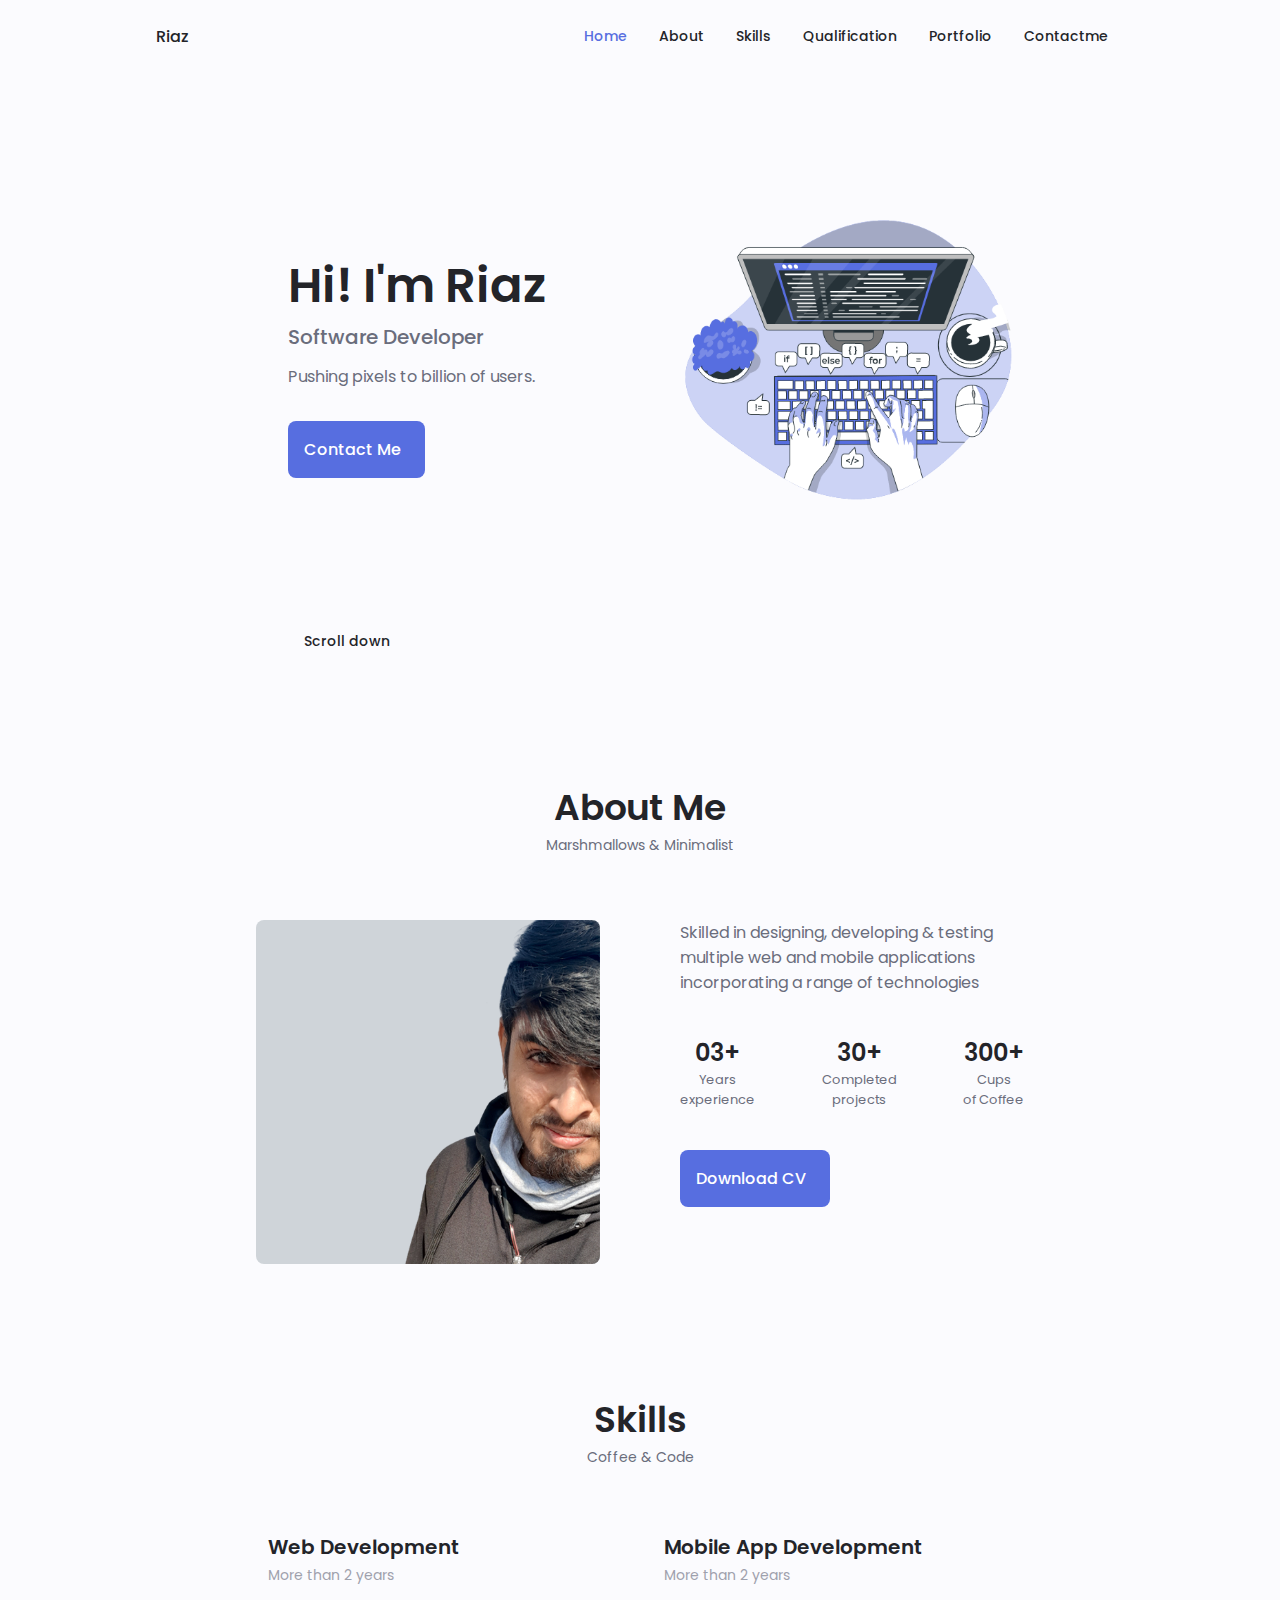
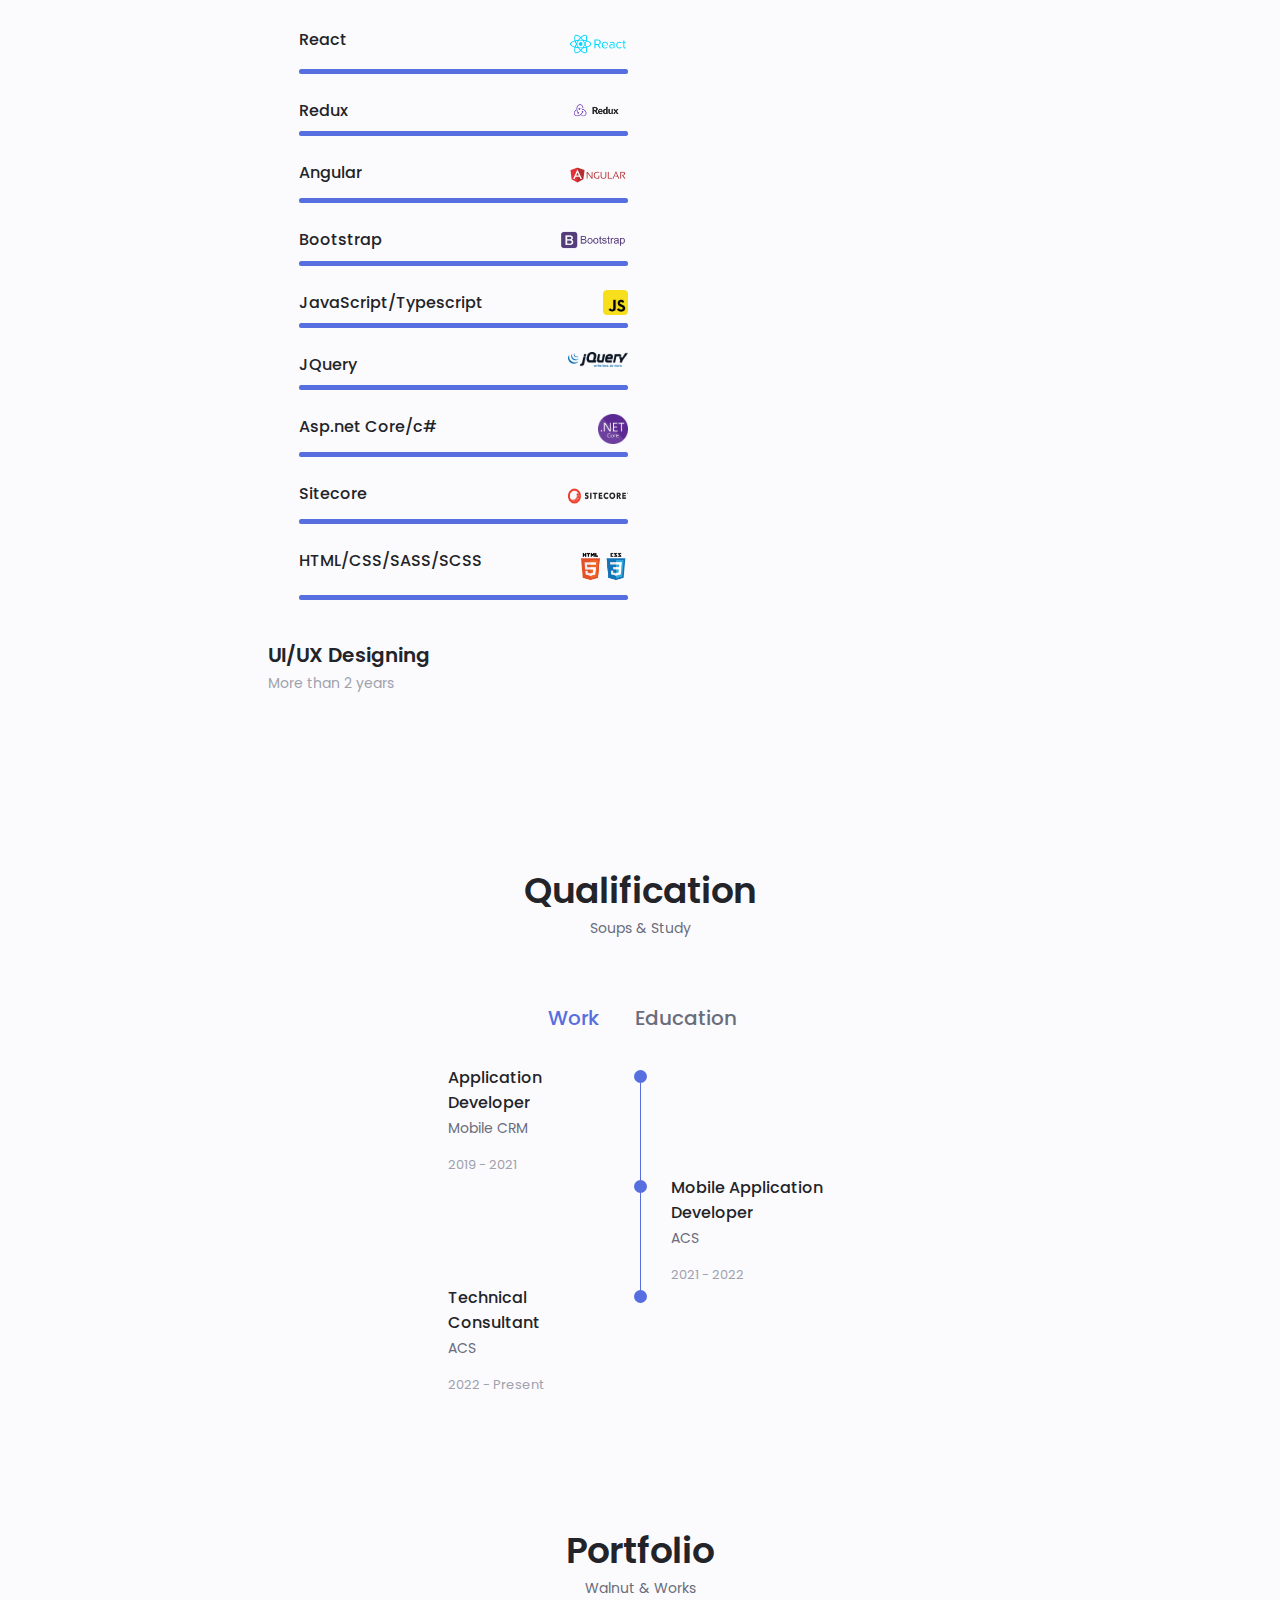
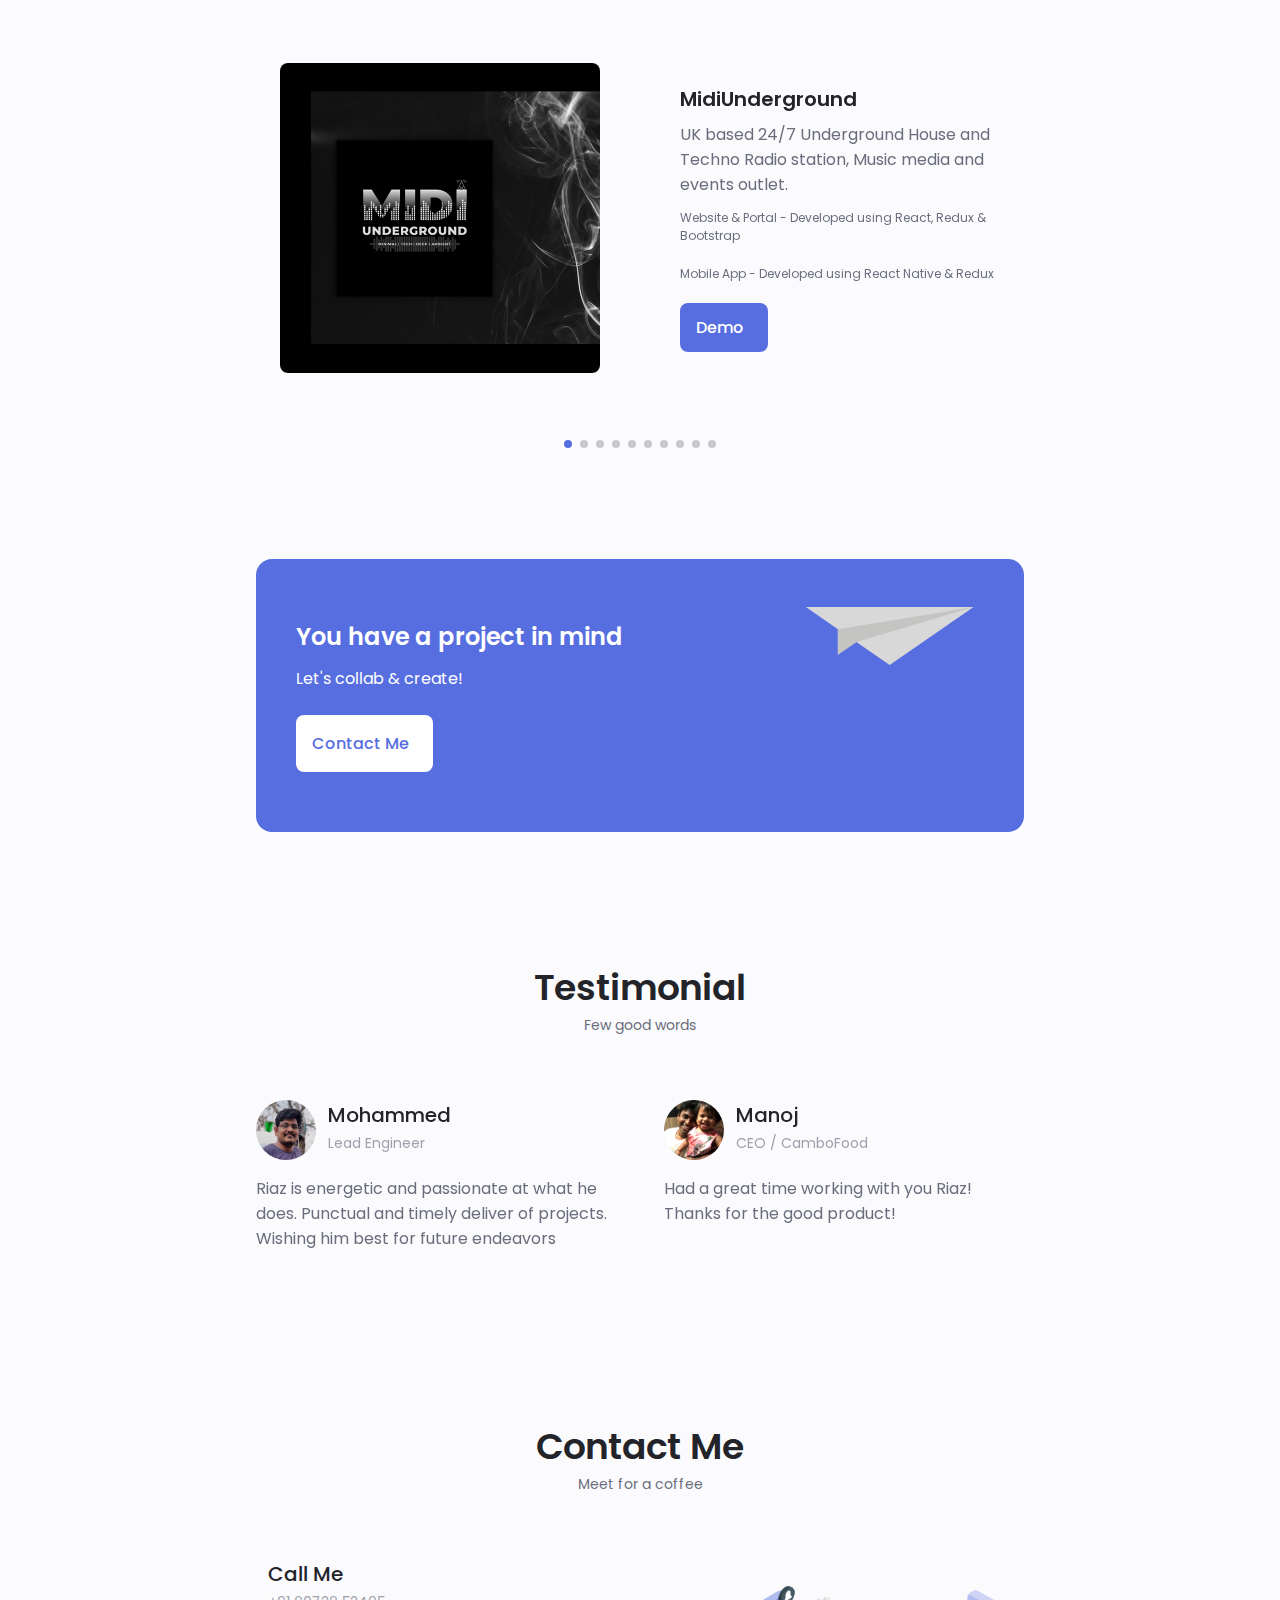
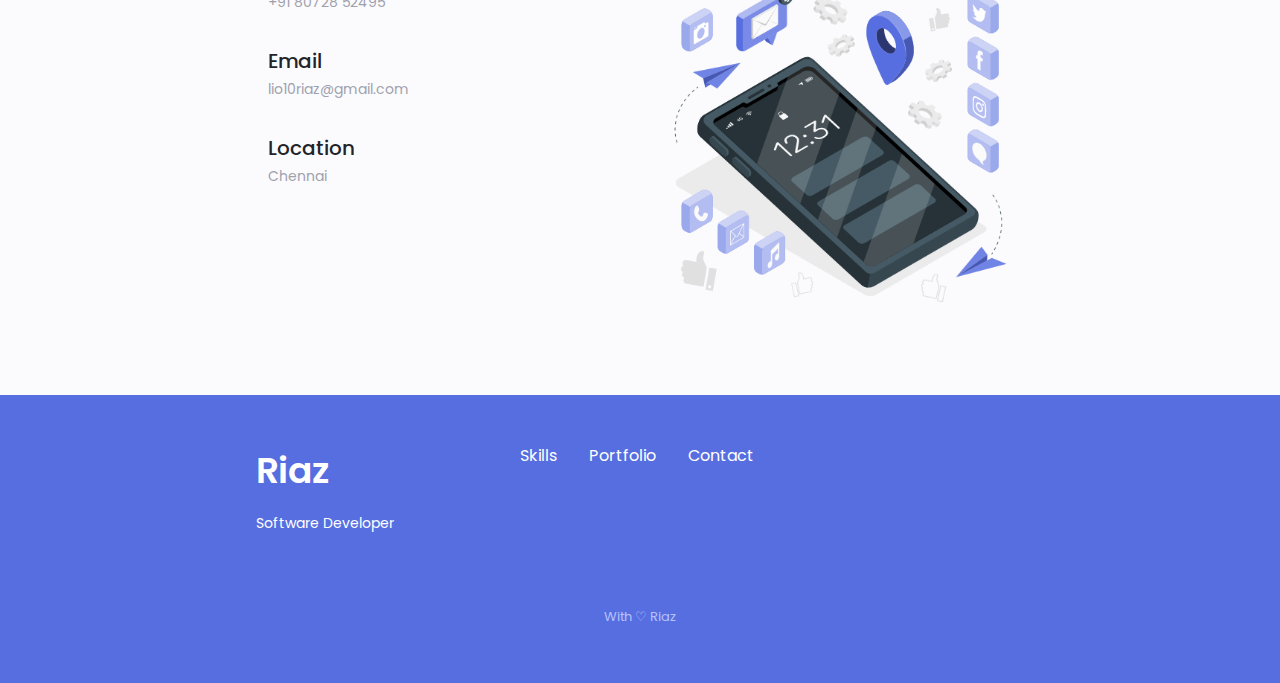
==== index.html @ 428b3c1a "Updated cambofood demo link" ====
<!DOCTYPE html>
<html lang="en">

<head>
    <meta charset="UTF-8">
    <meta name="viewport" content="width=device-width, initial-scale=1.0">
    <meta property="og:site_name" content="Riaz Portfolio" />
    <meta
      property="og:title"
      content="My personal portfolio website"
    />
    <meta
      property="og:description"
      content="Software Developer pushing pixels to billion of users"
    />
    <meta property="og:image" content="assets/img/prthumbnail.JPG" />
    <meta property="og:type" content="portfolio" />
    <meta property="og:url" content="https://riaz-portfolio.herokuapp.com/" />
    <link rel="icon" href="assets/img/r.jpg" type="image/x-icon">

    <!--==================== UNICONS ====================-->
    <link rel="stylesheet" href="https://unicons.iconscout.com/release/v4.0.0/css/line.css">

    <!--==================== SWIPER CSS ====================-->
    <link rel="stylesheet" href="assets/css/swiper-bundle.min.css">

    <!--==================== CSS ====================-->
    <link rel="stylesheet" href="assets/css/styles.css">

    <title>Riaz</title>
</head>

<body>
    <!--==================== HEADER ====================-->
    <header class="header" id="header">
        <nav class="nav container">
            <a href="#" class="nav__logo">Riaz</a>

            <div class="nav__menu" id="nav-menu">
                <ul class="nav__list grid">
                    <li class="nav__item">
                        <a href="#home" class="nav__link active-link">
                            <i class="uil uil-estate nav__icon"></i> Home
                        </a>
                    </li>
                    <li class="nav__item">
                        <a href="#about" class="nav__link">
                            <i class="uil uil-user nav__icon"></i> About
                        </a>
                    </li>
                    <li class="nav__item">
                        <a href="#skills" class="nav__link">
                            <i class="uil uil-file-alt nav__icon"></i> Skills
                        </a>
                    </li>
                    <li class="nav__item">
                        <a href="#qualification" class="nav__link">
                            <i class="uil uil-briefcase-alt nav__icon"></i> Qualification
                        </a>
                    </li>
                    <li class="nav__item">
                        <a href="#portfolio" class="nav__link">
                            <i class="uil uil-scenery nav__icon"></i> Portfolio
                        </a>
                    </li>
                    <li class="nav__item">
                        <a href="#contact" class="nav__link">
                            <i class="uil uil-message nav__icon"></i> Contactme
                        </a>
                    </li>
                </ul>
                <i class="uil uil-times nav__close" id="nav-close"></i>
            </div>

            <div class="nav__btns">
                <!--==================== CHANGE THEME ====================-->
                <i class="uil uil-moon change-theme" id="theme-button"></i>

                <div class="nav__toggle" id="nav-toggle">
                    <i class="uil uil-apps"></i>
                </div>
            </div>
        </nav>
    </header>

    <!--==================== MAIN ====================-->
    <main class="main">
        <!--==================== HOME ====================-->
        <section class="home section" id="home">
            <div class="home__container container grid">
                <div class="home__content grid">
                    <div class="home__social">
                        <a href="https://www.linkedin.com/in/riaz-ahmed-665a9715b" target="_blank"
                            class="home__social-icon">
                            <i class="uil uil-linkedin-alt"></i>
                        </a>

                        <a href="https://github.com/Riaz10Ahmed" target="_blank" class="home__social-icon">
                            <i class="uil uil-github-alt"></i>
                        </a>

                        <a href="https://dribbble.com/Riaz10Ahmed" target="_blank" class="home__social-icon">
                            <i class="uil uil-dribbble"></i>
                        </a>
                    </div>

                    <!-- <div class="home__img">
                            <svg class="home__blob" viewBox="0 0 200 187" xmlns="http://www.w3.org/2000/svg" xmlns:xlink="http://www.w3.org/1999/xlink">
                                <mask id="mask0" mask-type="alpha">
                                    <path d="M190.312 36.4879C206.582 62.1187 201.309 102.826 182.328 134.186C163.346 165.547 
                                    130.807 187.559 100.226 186.353C69.6454 185.297 41.0228 161.023 21.7403 129.362C2.45775 
                                    97.8511 -7.48481 59.1033 6.67581 34.5279C20.9871 10.1032 59.7028 -0.149132 97.9666 
                                    0.00163737C136.23 0.303176 174.193 10.857 190.312 36.4879Z"/>
                                </mask>
                                <g mask="url(#mask0)">
                                    <path d="M190.312 36.4879C206.582 62.1187 201.309 102.826 182.328 134.186C163.346 
                                    165.547 130.807 187.559 100.226 186.353C69.6454 185.297 41.0228 161.023 21.7403 
                                    129.362C2.45775 97.8511 -7.48481 59.1033 6.67581 34.5279C20.9871 10.1032 59.7028 
                                    -0.149132 97.9666 0.00163737C136.23 0.303176 174.193 10.857 190.312 36.4879Z"/>

                                    <image class="home__blob-img" x='12' y='18' href="assets/img/about.png"/>
                                </g>
                            </svg>
                        </div> -->

                    <!--==================== GIF ======================-->
                    <div class="home__img">
                        <img src="assets/img/coding.gif" style="border-radius: 35px;"/>
                    </div>

                    <div class="home__data">
                        <h1 class="home__title">Hi! I'm Riaz</h1>
                        <h3 class="home__subtitle">Software Developer</h3>
                        <p class="home__description">Pushing pixels to billion of users.
                        </p>
                        <a href="#contact" class="button button--flex">
                            Contact Me <i class="uil uil-message button__icon"></i>
                        </a>
                    </div>
                </div>

                <div class="home__scroll">
                    <a href="#about" class="home__scroll-button button--flex">
                        <i class="uil uil-mouse-alt home__scroll-mouse"></i>
                        <span class="home__scroll-name">Scroll down</span>
                        <i class="uil uil-arrow-down home__scroll-arrow"></i>
                    </a>
                </div>
            </div>
        </section>

        <!--==================== ABOUT ====================-->
        <section class="about section" id="about">
            <h2 class="section__title">About Me</h2>
            <span class="section__subtitle">Marshmallows & Minimalist</span>

            <div class="about__container container grid">
                <img src="assets/img/about.png" alt="profile pic" class="about__img" style="background: #cfd4d9;" />

                <div class="about__data">
                    <p class="about__description">
                        Skilled in designing, developing & testing multiple web and mobile applications
                        incorporating a range of technologies
                    </p>

                    <div class="about__info">
                        <div>
                            <span class="about__info-title">03+</span>
                            <span class="about__info-name">Years <br /> experience</span>
                        </div>
                        <div>
                            <span class="about__info-title">30+</span>
                            <span class="about__info-name">Completed <br /> projects</span>
                        </div>
                        <div>
                            <span class="about__info-title">300+</span>
                            <span class="about__info-name">Cups <br /> of Coffee</span>
                        </div>
                    </div>

                    <div class="about__buttons">
                        <a download="" href="assets/pdf/Riaz_Resume.pdf" class="button button--flex" target="_blank">
                            Download CV<i class="uil uil-download-alt button__icon"></i>
                        </a>
                    </div>
                </div>
            </div>
        </section>

        <!--==================== SKILLS ====================-->
        <section class="skills section" id="skills">
            <h2 class="section__title">Skills</h2>
            <span class="section__subtitle">Coffee & Code</span>

            <div class="skills__container container grid">

                <!--==================== SKILL 1 ====================-->
                <div class="skills__content skills__open">
                    <div class="skills__header">
                        <i class="uil uil-brackets-curly skills__icon"></i>

                        <div>
                            <h1 class="skills__title">Web Development</h1>
                            <span class="skills__subtitle">More than 2 years</span>
                        </div>

                        <i class="uil uil-angle-down skills__arrow"></i>
                    </div>

                    <div class="skills__list grid">
                        <div class="skills__data">
                            <div class="skills__titles">
                                <h3 class="skills__name">React</h3>
                                <img src="assets/img/react.png" width="60px"/>
                                <!-- <span class="skills__number">90%</span> -->
                            </div>
                            <div class="skills__bar">
                                <span class="skills__percentage"></span>
                            </div>
                        </div>

                        <div class="skills__data">
                            <div class="skills__titles">
                                <h3 class="skills__name">Redux</h3>
                                <img src="assets/img/redux.png" width="60px"/>
                                <!-- <span class="skills__number">90%</span> -->
                            </div>
                            <div class="skills__bar">
                                <span class="skills__percentage"></span>
                            </div>
                        </div>


                        <div class="skills__data">
                            <div class="skills__titles">
                                <h3 class="skills__name">Angular</h3>
                                <img src="assets/img/angular.png" width="60px"/>
                                <!-- <span class="skills__number">80%</span> -->
                            </div>
                            <div class="skills__bar">
                                <span class="skills__percentage"></span>
                            </div>
                        </div>

                        <div class="skills__data">
                            <div class="skills__titles">
                                <h3 class="skills__name">Bootstrap</h3>
                                <img src="assets/img/bootstrap.png" width="70px"/>
                            </div>
                            <div class="skills__bar">
                                <span class="skills__percentage"></span>
                            </div>
                        </div>

                        <div class="skills__data">
                            <div class="skills__titles">
                                <h3 class="skills__name">JavaScript/Typescript</h3>
                                <img src="assets/img/js.png" width="25px"/>
                            </div>
                            <div class="skills__bar">
                                <span class="skills__percentage"></span>
                            </div>
                        </div>

                        <!-- <div class="skills__data">
                            <div class="skills__titles">
                                <h3 class="skills__name">Typescript</h3>
                                <img src="assets/img/ts.png" width="25px"/>
                            </div>
                            <div class="skills__bar">
                                <span class="skills__percentage"></span>
                            </div>
                        </div> -->

                        <div class="skills__data">
                            <div class="skills__titles">
                                <h3 class="skills__name">JQuery</h3>
                                <img src="assets/img/jquery.png" width="60px" style="height: 15px !important;"/>
                            </div>
                            <div class="skills__bar">
                                <span class="skills__percentage"></span>
                            </div>
                        </div>

                        <div class="skills__data">
                            <div class="skills__titles">
                                <h3 class="skills__name">Asp.net Core/c# </h3>
                                <img src="assets/img/net.png" width="30px" style="height: 30px !important;"/>
                            </div>
                            <div class="skills__bar">
                                <span class="skills__percentage"></span>
                            </div>
                        </div>

                        <div class="skills__data">
                            <div class="skills__titles">
                                <h3 class="skills__name">Sitecore</h3>
                                <img src="assets/img/sitecore.png" width="60px" style="height: 30px !important;"/>
                            </div>
                            <div class="skills__bar">
                                <span class="skills__percentage"></span>
                            </div>
                        </div>

                        <div class="skills__data">
                            <div class="skills__titles">
                                <h3 class="skills__name">HTML/CSS/SASS/SCSS</h3>
                                <img src="assets/img/html.png" width="50px"/>
                            </div>
                            <div class="skills__bar">
                                <span class="skills__percentage"></span>
                            </div>
                        </div>

                    </div>
                </div>

                <!--==================== SKILL 2 ====================-->
                <div class="skills__content skills__close">
                    <div class="skills__header">
                        <i class="uil uil-mobile-android skills__icon"></i>

                        <div>
                            <h1 class="skills__title">Mobile App Development</h1>
                            <span class="skills__subtitle">More than 2 years</span>
                        </div>

                        <i class="uil uil-angle-down skills__arrow"></i>
                    </div>

                    <div class="skills__list grid">
                        <div class="skills__data">
                            <div class="skills__titles">
                                <h3 class="skills__name">Ionic / Angular</h3>
                                <img src="assets/img/ionic.png" width="60px" style="height: 20px !important;"/>
                            </div>
                            <div class="skills__bar">
                                <span class="skills__percentage"></span>
                            </div>
                        </div>

                        <div class="skills__data">
                            <div class="skills__titles">
                                <h3 class="skills__name">React Native</h3>
                                <img src="assets/img/react_native.png" width="75px" style="height: 25px !important;"/>
                            </div>
                            <div class="skills__bar">
                                <span class="skills__percentage"></span>
                            </div>
                        </div>

                        <div class="skills__data">
                            <div class="skills__titles">
                                <h3 class="skills__name">Redux</h3>
                                <img src="assets/img/redux.png" width="60px"/>
                            </div>
                            <div class="skills__bar">
                                <span class="skills__percentage"></span>
                            </div>
                        </div>

                        <div class="skills__data">
                            <div class="skills__titles">
                                <h3 class="skills__name">JavaScript/Typescript</h3>
                                <img src="assets/img/js.png" width="25px"/>
                            </div>
                            <div class="skills__bar">
                                <span class="skills__percentage"></span>
                            </div>
                        </div>

                        <!-- <div class="skills__data">
                            <div class="skills__titles">
                                <h3 class="skills__name">Typescript</h3>
                                <img src="assets/img/ts.png" width="25px"/>
                            </div>
                            <div class="skills__bar">
                                <span class="skills__percentage"></span>
                            </div>
                        </div> -->

                        <div class="skills__data">
                            <div class="skills__titles">
                                <h3 class="skills__name">HTML/CSS/SCSS</h3>
                                <img src="assets/img/html.png" width="50px"/>
                            </div>
                            <div class="skills__bar">
                                <span class="skills__percentage"></span>
                            </div>
                        </div>
                    </div>
                </div>

                <!--==================== SKILL 3 ====================-->
                <div class="skills__content skills__close">
                    <div class="skills__header">
                        <i class="uil uil-swatchbook skills__icon"></i>

                        <div>
                            <h1 class="skills__title">UI/UX Designing</h1>
                            <span class="skills__subtitle">More than 2 years</span>
                        </div>

                        <i class="uil uil-angle-down skills__arrow"></i>
                    </div>

                    <div class="skills__list grid">
                        <div class="skills__data">
                            <div class="skills__titles">
                                <h3 class="skills__name">Adobe XD</h3>
                                <img src="assets/img/adobe_xd.png" width="70px" style="height: 15px !important;"/>
                            </div>
                            <div class="skills__bar">
                                <span class="skills__percentage"></span>
                            </div>
                        </div>

                        <div class="skills__data">
                            <div class="skills__titles">
                                <h3 class="skills__name">Photoshop</h3>
                                <img src="assets/img/adobe_ps.png" width="70px" style="height: 20px !important;"/>
                            </div>
                            <div class="skills__bar">
                                <span class="skills__percentage"></span>
                            </div>
                        </div>

                        <div class="skills__data">
                            <div class="skills__titles">
                                <h3 class="skills__name">Illustrator</h3>
                                <img src="assets/img/adobe_ai.png" width="70px" style="height: 25px !important;"/>
                            </div>
                            <div class="skills__bar">
                                <span class="skills__percentage"></span>
                            </div>
                        </div>

                    </div>
                </div>

            </div>
        </section>

        <!--==================== QUALIFICATION ====================-->
        <section class="qualification section" id="qualification">
            <h2 class="section__title">Qualification</h2>
            <span class="section__subtitle">Soups & Study</span>

            <div class="qualification__container container">
                <div class="qualification__tabs">
                    <div class="qualification__button button--flex qualification__active" data-target="#work">
                        <i class="uil uil-briefcase-alt qualification__icon"></i>
                        Work
                    </div>

                    <div class="qualification__button button--flex" data-target="#education">
                        <i class="uil uil-graduation-cap qualification__icon"></i>
                        Education
                    </div>
                </div>

                <div class="qualification__sections">
                    <!--==================== QUALIFICATION CONTENT 1 ====================-->
                    <div class="qualification__content qualification__active" data-content id="work">
                        <!--==================== QUALIFICATION 1 ====================-->
                        <div class="qualification__data">
                            <div>
                                <h3 class="qualification__title">Application Developer</h3>
                                <span class="qualification__subtitle">Mobile CRM</span>
                                <div class="qualification__calendar">
                                    <i class="uil uil-calendar-alt"></i>
                                    2019 - 2021
                                </div>
                            </div>

                            <div>
                                <span class="qualification__rounder"></span>
                                <span class="qualification__line"></span>
                            </div>
                        </div>

                        <!--==================== QUALIFICATION 2 ====================-->
                        <div class="qualification__data">
                            <div></div>

                            <div>
                                <span class="qualification__rounder"></span>
                                <span class="qualification__line"></span>
                            </div>

                            <div>
                                <h3 class="qualification__title">Mobile Application Developer</h3>
                                <span class="qualification__subtitle">ACS</span>
                                <div class="qualification__calendar">
                                    <i class="uil uil-calendar-alt"></i>
                                    2021 - 2022
                                </div>
                            </div>
                        </div>

                         <!--==================== QUALIFICATION 3 ====================-->
                         <div class="qualification__data">
                            <div>
                                <h3 class="qualification__title">Technical Consultant</h3>
                                <span class="qualification__subtitle">ACS</span>
                                <div class="qualification__calendar">
                                    <i class="uil uil-calendar-alt"></i>
                                    2022 - Present
                                </div>
                            </div>

                            <div>
                                <span class="qualification__rounder"></span>
                            </div>

                            <div>
                            </div>
                        </div>
                    </div>

                    <!--==================== QUALIFICATION CONTENT 2 ====================-->
                    <div class="qualification__content" data-content id="education">
                        <!--==================== QUALIFICATION 1 ====================-->
                        <div class="qualification__data">
                            <div>
                                <h3 class="qualification__title">Diploma in Computer Science</h3>
                                <span class="qualification__subtitle">Bharath Polytechnic College</span>
                                <div class="qualification__calendar">
                                    <i class="uil uil-calendar-alt"></i>
                                    2013 - 2016
                                </div>
                            </div>

                            <div>
                                <span class="qualification__rounder"></span>
                                <span class="qualification__line"></span>
                            </div>
                        </div>

                        <!--==================== QUALIFICATION 2 ====================-->
                        <div class="qualification__data">
                            <div></div>

                            <div>
                                <span class="qualification__rounder"></span>
                                <!-- <span class="qualification__line"></span> -->
                            </div>

                            <div>
                                <h3 class="qualification__title">Bachelor in Computer Engineering</h3>
                                <span class="qualification__subtitle">Anna University</span>
                                <div class="qualification__calendar">
                                    <i class="uil uil-calendar-alt"></i>
                                    2016 - 2019
                                </div>
                            </div>
                        </div>
                    </div>
                </div>
            </div>
        </section>

        <!--==================== SERVICES ====================-->
        <!-- <section class="services section" id="services">
                <h2 class="section__title">Services</h2>
                <span class="section__subtitle">What i offer</span>

                <div class="services__container container grid"> -->
        <!--==================== SERVICE 1 ====================-->
        <!-- <div class="services__content">
                        <div>
                            <i class="uil uil-web-grid services__icon"></i>
                            <h3 class="services__title">Ui/Ux <br> Designer</h3>
                        </div>

                        <span class="button button--flex button--link button--small services__button">
                            View More <i class="uil uil-arrow-right button__icon"></i>
                        </span>

                        <div class="services__modal">
                            <div class="services__modal-content">
                                <h4 class="services__modal-title">Ui/Ux <br> Designer</h4>
                                <i class="uil uil-times services__modal-close"></i>

                                <ul class="services__modal-services grid">
                                    <li class="services__modal-service">
                                        <i class="uil uil-check-circle services__modal-icon"></i>
                                        <p>I develop the interface</p>
                                    </li>
                                    <li class="services__modal-service">
                                        <i class="uil uil-check-circle services__modal-icon"></i>
                                        <p>I develop the interface</p>
                                    </li>
                                    <li class="services__modal-service">
                                        <i class="uil uil-check-circle services__modal-icon"></i>
                                        <p>I develop the interface</p>
                                    </li>
                                    <li class="services__modal-service">
                                        <i class="uil uil-check-circle services__modal-icon"></i>
                                        <p>I develop the interface</p>
                                    </li>
                                </ul>
                            </div>
                        </div>
                    </div> -->

        <!--==================== SERVICE 2 ====================-->
        <!-- <div class="services__content">
                        <div>
                            <i class="uil uil-arrow services__icon"></i>
                            <h3 class="services__title">Frontend <br> Developer</h3>
                        </div>

                        <span class="button button--flex button--link button--small services__button">
                            View More <i class="uil uil-arrow-right button__icon"></i>
                        </span>

                        <div class="services__modal">
                            <div class="services__modal-content">
                                <h4 class="services__modal-title">Frontend <br> Developer</h4>
                                <i class="uil uil-times services__modal-close"></i>

                                <ul class="services__modal-services grid">
                                    <li class="services__modal-service">
                                        <i class="uil uil-check-circle services__modal-icon"></i>
                                        <p>Coffee In Code Out</p>
                                    </li>
                                    <li class="services__modal-service">
                                        <i class="uil uil-check-circle services__modal-icon"></i>
                                        <p>Coffee In Code Out</p>
                                    </li>
                                    <li class="services__modal-service">
                                        <i class="uil uil-check-circle services__modal-icon"></i>
                                        <p>Coffee In Code Out</p>
                                    </li>
                                    <li class="services__modal-service">
                                        <i class="uil uil-check-circle services__modal-icon"></i>
                                        <p>Coffee In Code Out</p>
                                    </li>
                                </ul>
                            </div>
                        </div>
                    </div> -->

        <!--==================== SERVICE 3 ====================-->
        <!-- <div class="services__content">
                        <div>
                            <i class="uil uil-web-grid services__icon"></i>
                            <h3 class="services__title">Ui/Ux <br> Designer</h3>
                        </div>

                        <span class="button button--flex button--link button--small services__button">
                            View More <i class="uil uil-arrow-right button__icon"></i>
                        </span>

                        <div class="services__modal">
                            <div class="services__modal-content">
                                <h4 class="services__modal-title">Ui/Ux <br> Designer</h4>
                                <i class="uil uil-times services__modal-close"></i>

                                <ul class="services__modal-services grid">
                                    <li class="services__modal-service">
                                        <i class="uil uil-check-circle services__modal-icon"></i>
                                        <p>I develop the interface</p>
                                    </li>
                                    <li class="services__modal-service">
                                        <i class="uil uil-check-circle services__modal-icon"></i>
                                        <p>I develop the interface</p>
                                    </li>
                                    <li class="services__modal-service">
                                        <i class="uil uil-check-circle services__modal-icon"></i>
                                        <p>I develop the interface</p>
                                    </li>
                                    <li class="services__modal-service">
                                        <i class="uil uil-check-circle services__modal-icon"></i>
                                        <p>I develop the interface</p>
                                    </li>
                                </ul>
                            </div>
                        </div>
                    </div> -->
        <!-- </div>
            </section> -->

        <!--==================== PORTFOLIO ====================-->
        <section class="portfolio section" id="portfolio">
            <h2 class="section__title">Portfolio</h2>
            <span class="section__subtitle">Walnut & Works</span>

            <div class="portfolio__container container swiper-container">
                <div class="swiper-wrapper">

                    <!--==================== PORTFOLIO 1 ====================-->
                    <div class="portfolio__content grid swiper-slide">
                        <img src="assets/img/portfolio7.jpg" alt="portfolio 1" class="portfolio__img" />
                        <div class="portfolio__data">
                            <h3 class="portfolio__title">MidiUnderground</h3>
                            <p class="portfolio__description">UK based 24/7 Underground House and Techno Radio station, Music media and events outlet.</p>
                            <p style="font-size: 12px; margin-bottom:20px;">Website & Portal - Developed using React, Redux & Bootstrap</p>
                            <p style="font-size: 12px; margin-bottom:20px;">Mobile App - Developed using React Native & Redux</p>
                            <a href="https://www.midiunderground.com/"
                                class="portfolio__button button button--flex button--small" target="_blank">
                                Demo
                                <i class="uil uil-arrow-right button__icon"></i>
                            </a>
                        </div>
                    </div>

                    <!--==================== PORTFOLIO 2 ====================-->
                    <div class="portfolio__content grid swiper-slide">
                        <img src="assets/img/portfolio2.jpg" alt="portfolio 1" class="portfolio__img" />
                        <div class="portfolio__data">
                            <h3 class="portfolio__title">CHILLING POINT</h3>
                            <p class="portfolio__description">A single restaurant app that allows user to order
                                wraps, sandwiches, burgers, momos, maggi's, desserts, beverages and many more online</p>
                            <p style="font-size: 12px; margin-bottom:20px;">Developed using Ionic / Angular framework
                                for both Android & iOS</p>
                            <a href="https://play.google.com/store/apps/details?id=com.miimfi.chillingPoint&hl=en_IN&gl=US"
                                class="portfolio__button button button--flex button--small" target="_blank">
                                Demo
                                <i class="uil uil-arrow-right button__icon"></i>
                            </a>
                        </div>
                    </div>

                    <!--==================== PORTFOLIO 3 ====================-->
                    <div class="portfolio__content grid swiper-slide">
                        <img src="assets/img/portfolio9.JPG" alt="portfolio 1" class="portfolio__img" />
                        <div class="portfolio__data">
                            <h3 class="portfolio__title">P&O Ferries</h3>
                            <p class="portfolio__description"> P&O Ferries has been cemented as a household name for ferry services, 
                                with our fascinating history helping us to become the reliable and dependable establishment that you know 
                                today.</p>
                            <p style="font-size: 12px; margin-bottom:20px;">API & User Website - Developed using Asp.Net, C# & Sitecore</p>
                            <a href="https://www.poferries.com/en#route"
                                class="portfolio__button button button--flex button--small" target="_blank">
                                Demo
                                <i class="uil uil-arrow-right button__icon"></i>
                            </a>
                        </div>
                    </div>

                    <!--==================== PORTFOLIO 4 ====================-->
                    <div class="portfolio__content grid swiper-slide">
                        <img src="assets/img/portfolio1.jpg" alt="portfolio 1" class="portfolio__img" />
                        <div class="portfolio__data">
                            <h3 class="portfolio__title">CAMBOFOOD</h3>
                            <p class="portfolio__description">Cambodia's Most Loved
                                Food Delivery Service. An online food ordering app that allows user to order
                                food from various restaurants around them.</p>
                            <p style="font-size: 12px; margin-bottom:20px;">Developed using Ionic / Angular framework
                                for both Android & iOS</p>
                            <a href="https://play.google.com/store/apps/details?id=com.mobilecrm.cambofood&hl=en&gl=US"
                                class="portfolio__button button button--flex button--small" target="_blank">
                                Demo
                                <i class="uil uil-arrow-right button__icon"></i>
                            </a>
                        </div>
                    </div>

                    <!--==================== PORTFOLIO 5 ====================-->
                    <div class="portfolio__content grid swiper-slide">
                        <img src="assets/img/portfolio6.jpg" alt="portfolio 1" class="portfolio__img" />
                        <div class="portfolio__data">
                            <h3 class="portfolio__title">QUARALUV</h3>
                            <p class="portfolio__description">A Brithday App to surprise your loved one.</p>
                            <p style="font-size: 12px; margin-bottom:20px;">Developed using Ionic / Angular framework
                            </p>
                        </div>
                    </div>
                    
                    <!--==================== PORTFOLIO 6 ====================-->
                    <div class="portfolio__content grid swiper-slide">
                        <img src="assets/img/portfolio4.jpg" alt="portfolio 1" class="portfolio__img" />
                        <div class="portfolio__data">
                            <h3 class="portfolio__title">DAILY VEGGIES</h3>
                            <p class="portfolio__description">App for ordering chopped veggies, traditional spices and
                                herbs online</p>
                            <p style="font-size: 12px; margin-bottom:20px;">Developed using React Native framework for
                                both Android & iOS</p>
                            <!-- <a href="https://play.google.com/store/apps/details?id=com.miimfi.dailyVeggies&hl=en_IN&gl=US"
                                class="portfolio__button button button--flex button--small" target="_blank">
                                Demo
                                <i class="uil uil-arrow-right button__icon"></i>
                            </a> -->
                        </div>
                    </div>

                    <!--==================== PORTFOLIO 7 ====================-->
                    <div class="portfolio__content grid swiper-slide">
                        <img src="assets/img/portfolio5.jpg" alt="portfolio 1" class="portfolio__img" />
                        <div class="portfolio__data">
                            <h3 class="portfolio__title">GHAITH</h3>
                            <p class="portfolio__description">Ghaith group of companies was established on 2006 by
                                Khalifa Ghaith Al Kuwari
                                on his strive to deliver a world class product at the lowest available price, in pursuit
                                of growing markets.</p>
                            <p style="font-size: 12px; margin-bottom:20px;">Developed using HTML, CSS. Javascript &
                                Bootstrap framework</p>
                            <a href="https://ghaithgroup.org/"
                                class="portfolio__button button button--flex button--small" target="_blank">
                                Demo
                                <i class="uil uil-arrow-right button__icon"></i>
                            </a>
                        </div>
                    </div>

                    <!--==================== PORTFOLIO 8 ====================-->
                    <div class="portfolio__content grid swiper-slide">
                        <img src="assets/img/portfolio3.jpg" alt="portfolio 1" class="portfolio__img" />
                        <div class="portfolio__data">
                            <h3 class="portfolio__title">VACCRM</h3>
                            <p class="portfolio__description">CRM Mobile App developed for an organization to handle
                                their tickets, payments, service
                                etc.</p>
                            <p style="font-size: 12px; margin-bottom:20px;">Developed using Ionic / Angular framework
                                for both Android & iOS</p>
                        </div>
                    </div>

                    <!--==================== PORTFOLIO 9 ====================-->
                    <div class="portfolio__content grid swiper-slide">
                        <img src="assets/img/portfolio8.jpg" alt="portfolio 1" class="portfolio__img" />
                        <div class="portfolio__data">
                            <h3 class="portfolio__title">CallingBell</h3>
                            <p class="portfolio__description">
                                A multi feature app focused on asset management, online groceries ordering, supply and support of all household 
                                products, insurance, event management and many more
                            </p>
                            <p style="font-size: 12px; margin-bottom:20px;">Developed using Ionic / Angular framework for
                                both Android & iOS</p>
                            <!-- <a href="https://www.midiunderground.com/"
                                class="portfolio__button button button--flex button--small" target="_blank">
                                Demo
                                <i class="uil uil-arrow-right button__icon"></i>
                            </a> -->
                        </div>
                    </div>

                    <!--==================== PORTFOLIO 10 ====================-->
                    <div class="portfolio__content grid swiper-slide">
                        <img src="assets/img/portfolio10.png" alt="portfolio 1" class="portfolio__img" />
                        <div class="portfolio__data">
                            <h3 class="portfolio__title">HungryTripper</h3>
                            <p class="portfolio__description">
                                A Travel Fintech mobile app for HungryTripper. HungryTripper is a sustainable travel company 
                                focussing on flights, hotels, activities, and trip customization 
                                (along with a social sharing feature).
                            </p>
                            <p style="font-size: 12px; margin-bottom:20px;">Developed using React Native & Redux Framework</p>
                        </div>
                    </div>

                </div>

                <div class="swiper-button-next">
                    <i class="uil uil-angle-right-b swiper-portfolio-icon"></i>
                </div>
                <div class="swiper-button-prev">
                    <i class="uil uil-angle-left-b swiper-portfolio-icon"></i>
                </div>

                <div class="swiper-pagination"></div>
            </div>
        </section>

        <!--==================== PROJECT IN MIND ====================-->
        <section class="project section">
            <div class="project__bg">
                <div class="project__container container grid">
                    <div class="project__data">
                        <h2 class="project__title">You have a project in mind</h2>
                        <p class="project__description">Let's collab & create!</p>
                        <a href="#contact" class="button button--flex button--white">
                            Contact Me
                            <i class="uil uil-message project__icon button__icon"></i>
                        </a>
                    </div>

                    <div class="plane-container">
                        <svg version="1.1" xmlns="http://www.w3.org/2000/svg" xmlns:xlink="http://www.w3.org/1999/xlink"
                            x="0px" y="0px" width="1131.53px" height="379.304px" viewBox="0 0 1131.53 379.304"
                            enable-background="new 0 0 1131.53 379.304" xml:space="preserve" class="plane">
                            <polygon fill="#D8D8D8"
                                points="72.008,0 274.113,140.173 274.113,301.804 390.796,221.102 601.682,367.302 1131.53,0.223  " />
                            <polygon fill="#C4C4C3"
                                points="1131.53,0.223 274.113,140.173 274.113,301.804 390.796,221.102   " />
                        </svg>
                    </div>
                    <!-- <img src="assets/img/project.png" alt="" class="project__img"> -->
                </div>
            </div>

        </section>

        <!--==================== TESTIMONIAL ====================-->
        <section class="testimonial section">
            <h2 class="section__title">Testimonial</h2>
            <span class="section__subtitle">Few good words</span>

            <div class="testimonial__container container swiper-container">
                <div class="swiper-wrapper">
                    <!--==================== TESTIMONIAL 1 ====================-->
                    <div class="testimonial__content swiper-slide">
                        <div class="testimonial__data">
                            <div class="testimonial__header">
                                <img src="assets/img/t1.jpg" alt="testimonial pic" class="testimonial__img" />

                                <div>
                                    <h3 class="testimonial__name">Mohammed</h3>
                                    <span class="testimonial__client">Lead Engineer</span>
                                </div>
                            </div>

                            <div>
                                <i class="uil uil-star testimonial__icon-star"></i>
                                <i class="uil uil-star testimonial__icon-star"></i>
                                <i class="uil uil-star testimonial__icon-star"></i>
                                <i class="uil uil-star testimonial__icon-star"></i>
                                <i class="uil uil-star testimonial__icon-star"></i>
                            </div>
                        </div>

                        <p class="testimonial__description">
                            Riaz is energetic and passionate at what he does. Punctual and timely deliver of projects. 
                            Wishing him best for future endeavors
                        </p>
                    </div>

                    <!--==================== TESTIMONIAL 2 ====================-->
                    <div class="testimonial__content swiper-slide">
                        <div class="testimonial__data">
                            <div class="testimonial__header">
                                <img src="assets/img/t2.jpg" alt="testimonial pic" class="testimonial__img" />

                                <div>
                                    <h3 class="testimonial__name">Manoj</h3>
                                    <span class="testimonial__client">CEO / CamboFood</span>
                                </div>
                            </div>

                            <div>
                                <i class="uil uil-star testimonial__icon-star"></i>
                                <i class="uil uil-star testimonial__icon-star"></i>
                                <i class="uil uil-star testimonial__icon-star"></i>
                                <i class="uil uil-star testimonial__icon-star"></i>
                                <i class="uil uil-star testimonial__icon-star"></i>
                            </div>
                        </div>

                        <p class="testimonial__description">
                            Had a great time working with you Riaz! Thanks for the good product!
                        </p>
                    </div>

                    <!--==================== TESTIMONIAL 3 ====================-->
                    <div class="testimonial__content swiper-slide">
                        <div class="testimonial__data">
                            <div class="testimonial__header">
                                <img src="assets/img/t3.jpg" alt="testimonial pic" class="testimonial__img" />

                                <div>
                                    <h3 class="testimonial__name">Doss</h3>
                                    <span class="testimonial__client">Software Consultant</span>
                                </div>
                            </div>

                            <div>
                                <i class="uil uil-star testimonial__icon-star"></i>
                                <i class="uil uil-star testimonial__icon-star"></i>
                                <i class="uil uil-star testimonial__icon-star"></i>
                                <i class="uil uil-star testimonial__icon-star"></i>
                                <i class="uil uil-star testimonial__icon-star"></i>
                            </div>
                        </div>

                        <p class="testimonial__description">
                            Working with you was awesome bro.
                            All the best for the future bro.
                        </p>
                    </div>

                    <!--==================== TESTIMONIAL 4 ====================-->
                    <div class="testimonial__content swiper-slide">
                        <div class="testimonial__data">
                            <div class="testimonial__header">
                                <img src="assets/img/t4.jpg" alt="testimonial pic" class="testimonial__img" />

                                <div>
                                    <h3 class="testimonial__name">Arun</h3>
                                    <span class="testimonial__client">Software Developer</span>
                                </div>
                            </div>

                            <div>
                                <i class="uil uil-star testimonial__icon-star"></i>
                                <i class="uil uil-star testimonial__icon-star"></i>
                                <i class="uil uil-star testimonial__icon-star"></i>
                                <i class="uil uil-star testimonial__icon-star"></i>
                            </div>
                        </div>

                        <p class="testimonial__description">
                            Creative mind at best. Good Luck for your future mate. I wish you all success. 
                        </p>
                    </div>
                </div>

                <div class="swiper-pagination swiper-pagination-testimonial"></div>
            </div>
        </section>

        <!--==================== CONTACT ME ====================-->
        <section class="contact section" id="contact">
            <h2 class="section__title">Contact Me</h2>
            <span class="section__subtitle">Meet for a coffee</span>

            <div class="contact__container container grid">
                <div>
                    <div class="contact__information">
                        <i class="uil uil-phone contact__icon"></i>

                        <div>
                            <h3 class="contact__title">Call Me</h3>
                            <span class="contact__subtitle">+91 80728 52495</span>
                        </div>
                    </div>

                    <div class="contact__information">
                        <i class="uil uil-envelope contact__icon"></i>

                        <div>
                            <h3 class="contact__title">Email</h3>
                            <span class="contact__subtitle">lio10riaz@gmail.com</span>
                        </div>
                    </div>

                    <div class="contact__information">
                        <i class="uil uil-map-marker contact__icon"></i>

                        <div>
                            <h3 class="contact__title">Location</h3>
                            <span class="contact__subtitle">Chennai</span>
                        </div>
                    </div>
                </div>

                <div class="grid">
                    <img src="assets/img/contact.gif" style="border-radius: 35px;"/>
                </div>

                <!-- <form action="contactform.php" method="post" class="contact__form grid">
                    <div class="contact__inputs grid">
                        <div class="contact__content">
                            <label for="name" class="contact__label">Name</label>
                            <input type="text" class="contact__input" id="name">
                        </div>
                        <div class="contact__content">
                            <label for="email" class="contact__label">Email</label>
                            <input type="email" class="contact__input" id="email">
                        </div>
                    </div>
                    <div class="contact__content">
                        <label for="project" class="contact__label">Project</label>
                        <input type="text" class="contact__input" id="project">
                    </div>
                    <div class="contact__content">
                        <label for="message" class="contact__label">Message</label>
                        <textarea name="message" cols="0" rows="7" class="contact__input" id="message"></textarea>
                    </div>

                    <div>
                        <input type="submit" value="Send Message" class="button button--flex send__msg-btn">
                         <a href="#" class="button button--flex">
                            Send Message
                            <i class="uil uil-message button__icon"></i>
                        </a>
                    </div>
                </form> -->
            </div>
        </section>
    </main>

    <!--==================== FOOTER ====================-->
    <footer class="footer">
        <div class="footer__bg">
            <div class="footer__container container grid">
                <div>
                    <h1 class="footer__title">Riaz</h1>
                    <span class="footer__subtitle">Software Developer</span>
                </div>
                <ul class="footer__links">
                    <li>
                        <a href="#skills" class="footer__link">Skills</a>
                    </li>
                    <li>
                        <a href="#portfolio" class="footer__link">Portfolio</a>
                    </li>
                    <li>
                        <a href="#contact" class="footer__link">Contact</a>
                    </li>
                </ul>

                <div class="footer__socials">
                    <a href="https://www.facebook.com/riaz.ahmed.332" target="_blank" class="footer__social">
                        <i class="uil uil-facebook-f"></i>
                    </a>
                    <a href="https://www.instagram.com/_ri.az/" target="_blank" class="footer__social">
                        <i class="uil uil-instagram"></i>
                    </a>
                </div>
            </div>
            <p class="footer__copy">With &#9825; Riaz</p>
        </div>

    </footer>

    <!--==================== SCROLL TOP ====================-->
    <a href="#" class="scrollup" id="scroll-up">
        <i class="uil uil-arrow-up scrollup__icon"></i>
    </a>

    <!--==================== SWIPER JS ====================-->
    <script src="assets/js/swiper-bundle.min.js"></script>

    <!--==================== MAIN JS ====================-->
    <script src="assets/js/main.js"></script>
</body>

</html>
---- assets/css/styles.css ----
/*==================== GOOGLE FONTS ====================*/
@import url('https://fonts.googleapis.com/css2?family=Poppins:wght@400;500;600&display=swap');

/*==================== VARIABLES CSS ====================*/
:root {
    --header-height: 3rem;

    /*========== Colors ==========*/
    /* Change favorite color */
    --hue-color: 230; /*Purple 250 - Green 142 - Blue 230 - Pink 340*/

    /* HSL color mode */
    --first-color: hsl(var(--hue-color), 69%, 61%);
    --first-color-second: hsl(var(--hue-color), 69%, 61%);
    --first-color-alt: hsl(var(--hue-color), 57%, 53%);
    --first-color-lighter: hsl(var(--hue-color), 92%, 85%);
    --title-color: hsl(var(--hue-color), 8%, 15%);
    --text-color: hsl(var(--hue-color), 8%, 45%);
    --text-color-light: hsl(var(--hue-color), 8%, 65%);
    --input-color: hsl(var(--hue-color), 70%, 96%);
    --body-color: hsl(var(--hue-color), 66%, 99%);
    --container-color: #fff;
    --scroll-bar-color: hsl(var(--hue-color), 12%, 90%);
    --scroll-thumb-color: hsl(var(--hue-color), 12%, 80%);

    /*========== Font and typography ==========*/
    --body-font: 'Poppins', sans-serif;

    /* .5rem = 8px, 1rem = 16px, 1.5rem = 24px ... */
    --big-font-size: 2rem;
    --h1-font-size: 1.5rem;
    --h2-font-size: 1.25rem;
    --h3-font-size: 1.125rem;
    --normal-font-size: .938rem;
    --small-font-size: .813rem;
    --smaller-font-size: .75rem;

    /*========== Font weight ==========*/
    --font-medium: 500;
    --font-semi-bold: 600;

    /*========== Margin Bottom ==========*/
    /* .25rem = 4px, .5rem = 8px, .75rem = 12px ... */
    --mb-0-25: .25rem;
    --mb-0-5: .5rem;
    --mb-0-75: .75rem;
    --mb-1: 1rem;
    --mb-1-5: 1.5rem;
    --mb-2: 2rem;
    --mb-2-5: 2.5rem;
    --mb-3: 3rem;

    /*========== z index ==========*/
    --z-tooltip: 10;
    --z-fixed: 100;
    --z-modal: 1000;
}

/* Font size for large devices */
@media screen and (min-width: 968px) {
    :root {
        --big-font-size: 3rem;
        --h1-font-size: 2.25rem;
        --h2-font-size: 1.5rem;
        --h3-font-size: 1.25rem;
        --normal-font-size: 1rem;
        --small-font-size: .875rem;
        --smaller-font-size: .813rem;
    }
}

/*========== Variables Dark theme ==========*/
body.dark-theme{
    /* HSL color mode */
    --first-color-second: hsl(var(--hue-color), 30%, 8%);
    --title-color: hsl(var(--hue-color), 8%, 95%);
    --text-color: hsl(var(--hue-color), 8%, 75%);
    --input-color: hsl(var(--hue-color), 29%, 16%);
    --body-color: hsl(var(--hue-color), 28%, 12%);
    --container-color: hsl(var(--hue-color));
    --scroll-bar-color: hsl(var(--hue-color), 12%, 58%);
    --scroll-thumb-color: hsl(var(--hue-color), 12%, 36%);
}

/*========== Button Dark/Light ==========*/
.nav__btns{
    display: flex;
    align-items: center;
}

.change-theme{
    font-size: 1.25rem;
    color: var(--title-color);
    margin-right: var(--mb-1);
    cursor: pointer;
}

.change-theme:hover{
    color: var(--first-color);
}

/*==================== BASE ====================*/
*{
    box-sizing: border-box;
    padding: 0;
    margin: 0;

}

html{
    scroll-behavior: smooth;
}

body{
    margin: 0 0 var(--header-height) 0;
    font-family: var(--body-font);
    font-size: var(--normal-font-size);
    background-color: var(--body-color);
    color: var(--text-color);
}

h1,h2,h3,h4{
    color: var(--title-color);
    font-weight: var(--font-semi-bold);
}

ul{
    list-style: none;
}

a{
    text-decoration: none;
    /* color: var(--text-color); */
}

img{
    max-width: 100%;
    height: auto;
}

/*==================== REUSABLE CSS CLASSES ====================*/
.section{
    padding: 2rem 0 4rem;
}

.section__title{
    font-size: var(--h1-font-size);
}

.section__subtitle{
    display: block;
    font-size: var(--small-font-size);
    margin-bottom: var(--mb-3);
}

.section__title,
.section__subtitle{
    text-align: center;
}

/*==================== LAYOUT ====================*/
.container{
    max-width: 768px;
    margin-left: var(--mb-1-5);
    margin-right: var(--mb-1-5);
}

.grid{
    display: grid;
    gap: 1.5rem;
}

.header{
    width: 100%;
    position: fixed;
    bottom: 0;
    left: 0;
    z-index: var(--z-fixed);
    background-color: var(--body-color);
}

/*==================== NAV ====================*/
.nav{
    max-width: 968px;
    height: var(--header-height);
    display: flex;
    justify-content: space-between;
    align-items: center;
}

.nav__logo,
.nav__toggle{
    color: var(--title-color);
    font-weight: var(--font-medium);
}

.nav__logo:hover{
    color: var(--first-color);
}

.nav__toggle{
    font-size: 1.1rem;
    cursor: pointer;
}

.nav__toggle:hover{
    color: var(--first-color);
}

@media screen and (max-width:767px) {
    .nav__menu{
        position: fixed;
        bottom: -100%;
        left: 0;
        width: 100%;
        background-color: var(--body-color);
        padding: 2rem 1.5rem 4rem;
        box-shadow: 0 -1px 4px rgba(0,0,0,.15);
        border-radius: 1.5rem 1.5rem 0 0;
        transition: .3s; 
    }
}

.nav__list{
    grid-template-columns: repeat(3, 1fr);
    gap: 2rem;

}

.nav__link{
    display: flex;
    flex-direction: column;
    align-items: center;
    font-size: var(--small-font-size);
    color: var(--title-color);
    font-weight: var(--font-medium);    
}

.nav__link:hover{
    color: var(--first-color);
}

.nav__icon{
    font-size: 1.2rem;
}

.nav__close{
    position: absolute;
    right: 1.3rem;
    bottom: .5rem;
    font-size: 1.5rem;
    cursor: pointer;
    color: var(--first-color);
}

.nav__close:hover{
    color: var(--first-color-alt);
}

/* show menu */
.show-menu{
    bottom: 0;
    z-index:9999;
}

/* Active link */
.active-link{
    color: var(--first-color);
}

/* Change background header */
.scroll-header{
    box-shadow: 0 -1px 4px rgba(0,0,0,.15);
}

/*==================== HOME ====================*/
.home__container{
    gap:1rem;
}

.home__content{
    grid-template-columns: .5fr 3fr;
    padding-top: 3.5rem;
    align-items: center;
}

.home__social{
    display: grid;
    grid-template-columns: max-content;
    row-gap: 1rem;
}

.home__social-icon{
    font-size: 1.25rem;
    color: var(--first-color);
}

.home__social-icon:hover{
    color: var(--first-color-alt);
}

.home__blob{
    width: 200px;
    fill: var(--first-color);
}

.home__blob-img{
    width: 170px;
}

.home__data{
    grid-column: 1/3;
}

.home__title{
    font-size: var(--big-font-size);
}

.home__subtitle{
    font-size: var(--h3-font-size);
    color: var(--text-color);
    font-weight: var(--font-medium);
    margin-bottom: var(--mb-0-75);
}

.home__description{
    margin-bottom: var(--mb-2);
}

.home__scroll{
    display: none;
}

.home__scroll-button{
    color: var(--first-color);
    transition: .3s;
}

.home__scroll-button:hover{
    transform: translateY(.25rem);
}

.home__scroll-mouse{
    font-size: 2rem;
}

.home__scroll-name{
    font-size: var(--small-font-size);
    color: var(--title-color);
    font-weight: var(--font-medium);
    margin-right: var(--mb-0-25);
}

.home__scroll-arrow{
    font-size: 1.25rem;
}

/*==================== BUTTONS ====================*/
.button{
    display: inline-block;
    background-color: var(--first-color);
    color:#fff;
    padding: 1rem;
    border-radius: .5rem;
    font-weight: var(--font-medium);
}

.button:hover{
    background-color: var(--first-color-alt);
}

.button__icon{
    font-size: 1.25rem;
    margin-left: var(--mb-0-5);
    transition: .3s;
}   

.button--flex{
    display: inline-flex;
    align-items: center;
}

.send__msg-btn{
  font-family: 'Poppins';
    font-size: 16px;
    border: none;
}

.button--small{
    padding: .75rem 1rem;
}

.button--white{
    background-color: #fff;
    color: var(--first-color);
}

.button--white:hover{
    background-color: var(--first-color-alt);
    color: #fff;
}

.button--link{
    padding: 0;
    background-color: transparent;
    color: var(--first-color);
}

.button--link:hover{
    background-color: transparent;
    color:var(--first-color-alt);
}

/*==================== ABOUT ====================*/
.about__img{
    width: 200px;
    border-radius: .5rem;
    justify-self: center;
    align-self: center;
}

.about__description{
    text-align: center;
    margin-bottom: var(--mb-2-5);
}

.about__info{
    display: flex;
    justify-content: space-evenly;
    margin-bottom: var(--mb-2-5);
}

.about__info-title{
    font-size: var(--h2-font-size);
    font-weight: var(--font-semi-bold);
    color: var(--title-color);
}

.about__info-name{
    font-size: var(--smaller-font-size);
}

.about__info-title,
.about__info-name{
    display: block;
    text-align: center;
}

.about__buttons{
    display: flex;
    justify-content: center;
}

/*==================== SKILLS ====================*/
.skills__container{
    row-gap: 0;
}

.skills__header{
    display: flex;
    align-items: center;
    margin-bottom: var(--mb-2-5);
    cursor: pointer;
}

.skills__arrow,
.skills__icon{
    font-size: 2rem;
    color: var(--first-color);
}

.skills__icon{
    margin-right: var(--mb-0-75);
}

.skills__title{
    font-size: var(--h3-font-size);
}

.skills__subtitle{
    font-size: var(--small-font-size);
    color: var(--text-color-light);
}

.skills__arrow{
    margin-left: auto;
    transition: .4s;
}

.skills__list{
    row-gap: 1.5rem;
    padding-left: 2.7rem;
}

.skills__titles{
    display: flex;
    justify-content: space-between;
    margin-bottom: var(--mb-0-5);
}

.skills__name{
    font-size: var(--normal-font-size);
    font-weight: var(--font-medium);
}

.skills__bar,
.skills__percentage{
    height: 5px;
    border-radius: .25rem;
}

.skills__bar{
    background-color: var(--first-color-lighter);
}

.skills__percentage{
    display: block;
    background-color: var(--first-color);
}

.skills__react{
    width: 80%;
}

.skills__angular{
    width: 70%;
}

.skills__bootstrap{
    width: 85%;
}

.skills__js{
    width: 70%;
}

.skills__jquery{
    width: 70%;
}

.skills__html{
    width: 90%;
}

.skills__css{
    width: 60%;
}

.skills__close .skills__list{
    height: 0;
    overflow: hidden;
}

.skills__open .skills__list{
    height: max-content;
    margin-bottom: var(--mb-2-5);
}

.skills__open .skills__arrow{
    transform: rotate(-180deg);
}

/*==================== QUALIFICATION ====================*/
.qualification__tabs{
    display: flex;
    justify-content: space-evenly;
    margin-bottom: var(--mb-2);
}

.qualification__button{
    font-size: var(--h3-font-size);
    font-weight: var(--font-medium);
    cursor: pointer;
}

.qualification__button:hover{
    color: var(--first-color);
}

.qualification__icon{
    font-size: 1.8rem;
    margin-right: var(--mb-0-25);
}

.qualification__data{
    display: grid;
    grid-template-columns: 1fr max-content 1fr;
    column-gap: 1.5rem;
}

.qualification__title{
    font-size: var(--normal-font-size);
    font-weight: var(--font-medium);
}

.qualification__subtitle{
    display: inline-block;
    font-size: var(--small-font-size);
    margin-bottom: var(--mb-1);
}

.qualification__calendar{
    font-size: var(--smaller-font-size);
    color: var(--text-color-light);
}

.qualification__rounder{
    display: inline-block;
    width: 13px;
    height: 13px;
    background-color: var(--first-color);
    border-radius: 50%;
}

.qualification__line{
    display: block;
    width: 1px;
    height: 100%;
    background-color: var(--first-color);
    transform: translate(6px, -7px);
}

.qualification [data-content]{
    display: none;
}

.qualification__active[data-content]{
    display: block;
}

.qualification__button.qualification__active{
    color: var(--first-color);
}

/*==================== SERVICES ====================*/
.services__container{
    gap: 1.5rem;
    grid-template-columns: repeat(2,1fr);
}

.services__content{
    position: relative;
    background-color: var(--container-color);
    padding: 3.5rem .5rem 1.25rem 1.5rem;
    border-radius: .25rem;
    box-shadow: 0 2px 4px rgba(0,0,0,.15);
    transition: .3s;
}

.services__content:hover{
    box-shadow: 0 4px 8px rgba(0,0,0,.15);
}

.services__icon{
    display: block;
    font-size: 1.5rem;
    color: var(--first-color);
    margin-bottom: var(--mb-1);
}

.services__title{
    font-size: var(--h3-font-size);
    margin-bottom: var(--mb-1);
    font-weight: var(--font-medium);
}

.services__button{
    cursor: pointer;
    font-size: var(--small-font-size);
}

.services__button:hover .button__icon{
    transform: translateX(.25rem);
}

.services__modal{
    position: fixed;
    top: 0;
    bottom: 0;
    left: 0;
    right: 0;
    background-color: rgba(0,0,0,.5);
    display: flex;
    align-items: center;
    justify-content: center;
    padding: 0 1rem;
    z-index: var(--z-modal);
    opacity: 0;
    visibility: hidden;
    transition: .3s;
}

.services__modal-content{
    position: relative;
    background-color: var(--container-color);
    padding: 1.5rem;
    border-radius: .5rem;
}

.services__modal-services{
    row-gap: 1rem;
}

.services__modal-service{
    display: flex;
}

.services__modal-title{
    font-size: var(--h3-font-size);
    font-weight: var(--font-medium);
    margin-bottom: var(--mb-1-5);
}

.services__modal-close{
    position: absolute;
    top: 1rem;
    right: 1rem;
    font-size: 1.5rem;
    color: var(--first-color);
    cursor: pointer;
}

.services__modal-icon{
    color: var(--first-color);
    margin-right: var(--mb-0-25);
}

/* Active Modal */
.active-modal{
    opacity: 1;
    visibility: visible;
}

/*==================== PORTFOLIO ====================*/
.portfolio__container{
    overflow: initial;
}

.portfolio__content{
    padding: 0 1.5rem;
}

.portfolio__img{
    width: 265px;
    border-radius: .5rem;
    justify-self: center;
}

.portfolio__title{
    font-size: var(--h3-font-size);
    margin-bottom: var(--mb-0-5);
}

.portfolio__description{
    margin-bottom: var(--mb-0-75);
}

.portfolio__button:hover .button__icon{
    transform: translateX(.25rem);
}

.swiper-button-next::after,
.swiper-button-prev::after{
    content: '';
}

.swiper-portfolio-icon{
    font-size: 2rem;
    color: var(--first-color);
}

.swiper-button-prev{
    left: -.5rem;
}

.swiper-button-next{
    right: -.5rem;
}

.swiper-container-horizontal > .swiper-pagination-bullets{
    bottom: -2.5rem;
}

.swiper-pagination-bullet-active{
    background-color: var(--first-color);
}

.swiper-button-next,
.swiper-button-prev,
.swiper-pagination-bullets{
    outline: none;
}

/*==================== PROJECT IN MIND ====================*/
.project{
    text-align: center;
}

.project__bg{
    background-color: var(--first-color-second);
    padding-top: 3rem;
}

.project__title{
    font-size: var(--h2-font-size);
    margin-bottom: var(--mb-0-75);
}

.project__description{
    margin-bottom: var(--mb-1-5);
}

.project__title,
.project__description{
    color: #fff;
}

.project__img{
    width: 232px;
    justify-self: center;
}

/*==================== TESTIMONIAL ====================*/
.testimonial__data,
.testimonial__header{
    display: flex;
}

.testimonial__data{
    justify-content: space-between;
    margin-bottom: var(--mb-1);
}

.testimonial__img{
    width: 60px;
    height: 60px;
    border-radius: 50%;
    margin-right: var(--mb-0-75);
}

.testimonial__name{
    font-size: var(--h3-font-size);
    font-weight: var(--font-medium);
}

.testimonial__client{
    font-size: var(--small-font-size);
    color: var(--text-color-light);
}

.testimonial__description{
    margin-bottom: var(--mb-2-5);
}

.swiper-container .swiper-pagination-testimonial{
    bottom: 0;
}

/*==================== CONTACT ME ====================*/
.contact__container{
    row-gap: 3rem;
}

.contact__information{
    display: flex;
    margin-bottom: var(--mb-2);
}

.contact__icon{
    font-size: 2rem;
    color: var(--first-color);
    margin-right: var(--mb-0-75);
}

.contact__title{
    font-size: var(--h3-font-size);
    font-weight: var(--font-medium);
}

.contact__subtitle{
    font-size: var(--small-font-size);
    color: var(--text-color-light);
}

.contact__content{
    background-color: var(--input-color);
    border-radius: .5rem;
    padding: .75rem 1rem .25rem;
}

.contact__label{
    font-size: var(--smaller-font-size);
    color: var(--title-color);
}

.contact__input{
    width: 100%;
    background-color: var(--input-color);
    color: var(--text-color);
    font-family: var(--body-font);
    font-size: var(--normal-font-size);
    border: none;
    outline: none;
    padding: .25rem .5rem .5rem 0;
}

/*==================== FOOTER ====================*/
.footer{
    padding-top: 2rem;
}

.footer__container{
    row-gap: 3.5rem;
}

.footer__bg{
    background-color: var(--first-color-second);
    padding: 2rem 0 3rem;
}

.footer__title{
    font-size: var(--h1-font-size);
    margin-bottom: var(--mb-0-75);
}

.footer__subtitle{
    font-size: var(--small-font-size);
}

.footer__links{
    display: flex;
    flex-direction: column;
    row-gap: 1.5rem;
}

.footer__link:hover{
    color: var(--first-color-lighter);
}

.footer__social{
    font-size: 1.25rem;
    margin-right: var(--mb-1-5);
}

.footer__social:hover{
    color: var(--first-color-lighter);
}

.footer__copy{
    font-size: var(--smaller-font-size);
    text-align: center;
    color: var(--first-color-lighter);
    margin-top: var(--mb-3);
}

.footer__title,
.footer__subtitle,
.footer__link,
.footer__social{
    color: #fff;
}

/*========== SCROLL UP ==========*/
.scrollup{
    position: fixed;
    right: 1rem;
    bottom: -20%;
    background-color: var(--first-color);
    opacity: .8;
    padding: 0 .3rem;
    border-radius: .4rem;
    z-index: var(--z-tooltip);
    transition: .4s;
}

.scrollup:hover{
    background-color: var(--first-color-alt);
}

.scrollup__icon{
    font-size: 1.5rem;
    color: #fff;
}

/* Show scroll */
.show-scroll{
    bottom: 5rem;
}

/*========== SCROLL BAR ==========*/
::-webkit-scrollbar{
    width: .60rem;
    background-color: var(--scroll-bar-color);
    border-radius: .5rem;
}

::-webkit-scrollbar-thumb{
    background-color: var(--first-color);
    border-radius: .5rem;
}

::-webkit-scrollbar-thumb:hover{
    background-color: var(--first-color-lighter);
}

/*==================== MEDIA QUERIES ====================*/
/* For small devices */
@media screen and (max-width:350px) {
    .container{
        margin-left: var(--mb-1);
        margin-right: var(--mb-1);
    }

    .nav__menu{
        padding: 2rem .25rem 4rem;
    }

    .nav__list{
        column-gap: 0;
    }

    .home__content{
        grid-template-columns: .25fr 3fr;
    }

    .home__blob{
        width: 180px;
    }

    .skills__title{
        font-size: var(--normal-font-size);
    }

    .qualification__data{
        gap: .5rem;
    }

    .services__container{
        grid-template-columns: max-content;
        justify-content: center;
    }

    .services__content{
        padding-right: 3.5rem;
    }

    .services__modal{
        padding: 0 .5rem;
    }

    .project__img{
        width: 200px;
    }

    .testimonial__data,
    .testimonial__header{
        flex-direction: column;
        align-items: center;
    }

    .testimonial__img{
        margin-right: 0;
        margin-bottom: var(--mb-0-25);
    }

    .testimonial__data,
    .testimonial__description{
        text-align: center;
    }

    .project__data{
        margin-bottom: 50px;
    }
}

/* For medium devices */
@media screen and (min-width:568px){
    .home__content{
        grid-template-columns: max-content 1fr 1fr;
    }

    .home__data{
        grid-column:initial;
    }

    .home__img{
        order: 1;
        justify-self: center;
    }

    .about__container,
    .skills__container,
    .portfolio__content,
    .project__container,
    .contact__container,
    .footer__container{
        grid-template-columns: repeat(2, 1fr);
    }

    .qualification__sections{
        display: grid;
        grid-template-columns: .6fr;
        justify-content: center;
    }

    .project__data{
        margin-bottom: 60px;
    }
}

@media screen and (min-width:768px) {
    .container{
        margin-left: auto;
        margin-right: auto;
    }

    body{
        margin: 0;
    }

    .section{
        padding: 6rem 0 2rem;
    }

    .section__subtitle{
        margin-bottom: 4rem;
    }

    .header{
        top: 0;
        bottom: initial;
    }

    .header,
    .main,
    .footer__container{
        padding: 0 1rem;
    }

    .nav{
        height: calc(var(--header-height) + 1.5rem);
        column-gap: 1rem;
    }

    .nav__icon,
    .nav__close,
    .nav__toggle{
        display: none;
    }

    .nav__list{
        display: flex;
        column-gap: 2rem;
    }

    .nav__menu{
        margin-left: auto;
    }

    .change-theme{
        margin: 0;
    }

    .home__container{
        row-gap: 5rem;
    }

    .home__content{
        padding-top: 5.5rem;
        column-gap: 2rem;
    }

    .home__blob{
        width: 270px;
    }

    .home__scroll{
        display: block;
    }

    .home__scroll-button{
        margin-left: 3rem;
    }

    .about__container{
        column-gap: 5rem;
    }

    .about__img{
        width: 350px;
    }

    .about__description{
        text-align: initial;
    }

    .about__info{
        justify-content: space-between;
    }

    .about__buttons{
        justify-content: initial;
    }

    .qualification__tabs{
        justify-content: center;
    }

    .qualification__button{
        margin: 0 var(--mb-1);
    }

    .qualification__sections{
        grid-template-columns: .5fr;
    }

    .services__container{
        grid-template-columns: repeat(3, 218px);
        justify-content: center;
    }

    .services__icon{
        font-size: 2rem;
    }

    .services__content{
        padding: 6rem 0 2rem 2.5rem;
    }

    .services__modal-content{
        width: 450px;
    }

    .portfolio__img{
        width: 320px;
    }

    .portfolio__content{
        align-items: center;
    }

    .project{
        text-align: initial;
    }

    .project__bg{
        background: none;
    }

    .project__container{
        background-color: var(--first-color-second);
        border-radius: 1rem;
        padding: 3rem 2.5rem 0;
        grid-template-columns: 1fr max-content;
        column-gap: 3rem;
    }

    .project__data{
        padding-top: .8rem;
    }

    .footer__container{
        grid-template-columns: repeat(3, 1fr);
    }

    .footer__bg{
        padding: 3rem 0 3.5rem;
    }

    .footer__links{
        flex-direction: row;
        column-gap: 2rem;
    }

    .footer__socials{
        justify-self: flex-end;
    }

    .footer__copy{
        margin-top: 4.5rem;
    }
}

/* For large devices */
@media screen and (min-width:1024px) {
    .header,
    .main,
    .footer__container{
        padding: 0;
    }

    .home__blob{
        width: 320px;
    }

    .home__social{
        transform: translateX(-6rem);
    }

    .services__container{
        grid-template-columns: repeat(3, 238px);
    }

    .portfolio__content{
        column-gap: 5rem;
    }

    .swiper-portfolio-icon{
        font-size: 3.5rem;
    }

    .swiper-button-prev{
        left:-3.5rem;
    } 

    .swiper-button-next{
        right:-3.5rem;
    }

    .swiper-container-horizontal > .swiper-pagination-bullets{
        bottom: -4.5rem;
    }

    .contact__form{
        width: 460px;
    }

    .contact__inputs{
        grid-template-columns: repeat(2, 1fr);
    }
} 

@-webkit-keyframes head {
    0% {
      transform: rotate(0);
    }
    6.6666666667% {
      transform: rotate(0);
    }
    20% {
      transform: rotate(-14deg);
    }
    40% {
      transform: rotate(-7deg);
    }
    46.6666666667% {
      transform: rotate(-14deg);
    }
    60% {
      transform: rotate(-7deg);
    }
    73.3333333333% {
      transform: rotate(0);
    }
    80% {
      transform: rotate(0);
    }
  }
  @keyframes head {
    0% {
      transform: rotate(0);
    }
    6.6666666667% {
      transform: rotate(0);
    }
    20% {
      transform: rotate(-14deg);
    }
    40% {
      transform: rotate(-7deg);
    }
    46.6666666667% {
      transform: rotate(-14deg);
    }
    60% {
      transform: rotate(-7deg);
    }
    73.3333333333% {
      transform: rotate(0);
    }
    80% {
      transform: rotate(0);
    }
  }
  @-webkit-keyframes mouth {
    0% {
      transform: translateX(0);
    }
    6.6666666667% {
      transform: translateX(0);
    }
    13.3333333333% {
      transform: translateX(35%);
    }
    20% {
      transform: translateX(35%);
    }
    26.6666666667% {
      transform: translateX(35%);
    }
    33.3333333333% {
      transform: translateX(0) translateY(-5%);
    }
  }
  @keyframes mouth {
    0% {
      transform: translateX(0);
    }
    6.6666666667% {
      transform: translateX(0);
    }
    13.3333333333% {
      transform: translateX(35%);
    }
    20% {
      transform: translateX(35%);
    }
    26.6666666667% {
      transform: translateX(35%);
    }
    33.3333333333% {
      transform: translateX(0) translateY(-5%);
    }
  }
  @-webkit-keyframes nose {
    0% {
      transform: translate(0);
    }
    6.6666666667% {
      transform: translate(0);
    }
    13.3333333333% {
      transform: translateX(100%);
    }
    26.6666666667% {
      transform: translateX(100%);
    }
    33.3333333333% {
      transform: translateX(0) translateY(-15%);
    }
  }
  @keyframes nose {
    0% {
      transform: translate(0);
    }
    6.6666666667% {
      transform: translate(0);
    }
    13.3333333333% {
      transform: translateX(100%);
    }
    26.6666666667% {
      transform: translateX(100%);
    }
    33.3333333333% {
      transform: translateX(0) translateY(-15%);
    }
  }
  @-webkit-keyframes body {
    0% {
      transform: translate(0);
    }
    6.6666666667% {
      transform: translateY(3%);
    }
    13.3333333333% {
      transform: translate(0);
    }
    20% {
      transform: translate(0);
    }
    26.6666666667% {
      transform: translateY(2%);
    }
    33.3333333333% {
      transform: translateY(0);
    }
  }
  @keyframes body {
    0% {
      transform: translate(0);
    }
    6.6666666667% {
      transform: translateY(3%);
    }
    13.3333333333% {
      transform: translate(0);
    }
    20% {
      transform: translate(0);
    }
    26.6666666667% {
      transform: translateY(2%);
    }
    33.3333333333% {
      transform: translateY(0);
    }
  }
  @-webkit-keyframes mane {
    0% {
      transform: translate(0);
    }
    6.6666666667% {
      transform: translateY(5%);
    }
    13.3333333333% {
      transform: translate(0);
    }
    20% {
      transform: translate(0);
    }
    26.6666666667% {
      transform: translateY(3%);
    }
    33.3333333333% {
      transform: translateY(0);
    }
  }
  @keyframes mane {
    0% {
      transform: translate(0);
    }
    6.6666666667% {
      transform: translateY(5%);
    }
    13.3333333333% {
      transform: translate(0);
    }
    20% {
      transform: translate(0);
    }
    26.6666666667% {
      transform: translateY(3%);
    }
    33.3333333333% {
      transform: translateY(0);
    }
  }
  @-webkit-keyframes face {
    0% {
      transform: translate(0);
    }
    6.6666666667% {
      transform: translate(0);
    }
    13.3333333333% {
      transform: translateX(15%);
    }
    20% {
      transform: translateX(15%) translateY(0);
    }
    26.6666666667% {
      transform: translateX(15%) translateY(0);
    }
    33.3333333333% {
      transform: translateX(0) translateY(-15%);
    }
    40% {
      transform: translateX(0) translateY(-15%);
    }
    46.6666666667% {
      transform: translateX(0) translateY(0);
    }
  }
  @keyframes face {
    0% {
      transform: translate(0);
    }
    6.6666666667% {
      transform: translate(0);
    }
    13.3333333333% {
      transform: translateX(15%);
    }
    20% {
      transform: translateX(15%) translateY(0);
    }
    26.6666666667% {
      transform: translateX(15%) translateY(0);
    }
    33.3333333333% {
      transform: translateX(0) translateY(-15%);
    }
    40% {
      transform: translateX(0) translateY(-15%);
    }
    46.6666666667% {
      transform: translateX(0) translateY(0);
    }
  }
  @-webkit-keyframes left-eye {
    2.6666666667% {
      transform: scaleY(1);
    }
    3.3333333333% {
      transform: scaleY(0.3);
    }
    4% {
      transform: scaleY(1);
    }
    6.6666666667% {
      transform: translateX(0);
    }
    9.3333333333% {
      transform: scaleY(1) translateX(75%);
    }
    10% {
      transform: scaleY(0.3) translateX(75%);
    }
    10.6666666667% {
      transform: scaleY(1) translateX(75%);
    }
    13.3333333333% {
      transform: translateX(150%);
    }
    22% {
      transform: scaleY(1) translateX(150%);
    }
    22.6666666667% {
      transform: scaleY(0.3) translateX(150%);
    }
    23.3333333333% {
      transform: scaleY(1) translateX(150%);
    }
    25.3333333333% {
      transform: scaleY(1) translateX(150%);
    }
    26% {
      transform: scaleY(0.3) translateX(150%);
    }
    26.6666666667% {
      transform: scaleY(1) translateX(150%);
    }
    33.3333333333% {
      transform: translateX(0) translateY(-170%);
    }
    36% {
      transform: scaleY(1) translateY(-170%);
    }
    36.6666666667% {
      transform: scaleY(0.3) translateY(-170%);
    }
    37.3333333333% {
      transform: scaleY(1) translateY(-170%);
    }
    38% {
      transform: scaleY(1) translateY(-170%);
    }
    38.6666666667% {
      transform: scaleY(0.3) translateY(-170%);
    }
    39.3333333333% {
      transform: scaleY(1) translateY(-170%);
    }
    53.3333333333% {
      transform: translateY(0);
    }
    65.3333333333% {
      transform: scaleY(1) translateY(0);
    }
    66% {
      transform: scaleY(0.3) translateY(0);
    }
    66.6666666667% {
      transform: scaleY(1) translateY(0);
    }
    70% {
      transform: scaleY(1) translateY(0);
    }
    70.6666666667% {
      transform: scaleY(0.3) translateY(0);
    }
    71.3333333333% {
      transform: scaleY(1) translateY(0);
    }
  }
  @keyframes left-eye {
    2.6666666667% {
      transform: scaleY(1);
    }
    3.3333333333% {
      transform: scaleY(0.3);
    }
    4% {
      transform: scaleY(1);
    }
    6.6666666667% {
      transform: translateX(0);
    }
    9.3333333333% {
      transform: scaleY(1) translateX(75%);
    }
    10% {
      transform: scaleY(0.3) translateX(75%);
    }
    10.6666666667% {
      transform: scaleY(1) translateX(75%);
    }
    13.3333333333% {
      transform: translateX(150%);
    }
    22% {
      transform: scaleY(1) translateX(150%);
    }
    22.6666666667% {
      transform: scaleY(0.3) translateX(150%);
    }
    23.3333333333% {
      transform: scaleY(1) translateX(150%);
    }
    25.3333333333% {
      transform: scaleY(1) translateX(150%);
    }
    26% {
      transform: scaleY(0.3) translateX(150%);
    }
    26.6666666667% {
      transform: scaleY(1) translateX(150%);
    }
    33.3333333333% {
      transform: translateX(0) translateY(-170%);
    }
    36% {
      transform: scaleY(1) translateY(-170%);
    }
    36.6666666667% {
      transform: scaleY(0.3) translateY(-170%);
    }
    37.3333333333% {
      transform: scaleY(1) translateY(-170%);
    }
    38% {
      transform: scaleY(1) translateY(-170%);
    }
    38.6666666667% {
      transform: scaleY(0.3) translateY(-170%);
    }
    39.3333333333% {
      transform: scaleY(1) translateY(-170%);
    }
    53.3333333333% {
      transform: translateY(0);
    }
    65.3333333333% {
      transform: scaleY(1) translateY(0);
    }
    66% {
      transform: scaleY(0.3) translateY(0);
    }
    66.6666666667% {
      transform: scaleY(1) translateY(0);
    }
    70% {
      transform: scaleY(1) translateY(0);
    }
    70.6666666667% {
      transform: scaleY(0.3) translateY(0);
    }
    71.3333333333% {
      transform: scaleY(1) translateY(0);
    }
  }
  @-webkit-keyframes right-eye {
    2.6666666667% {
      transform: scaleY(1);
    }
    3.3333333333% {
      transform: scaleY(0.3);
    }
    4% {
      transform: scaleY(1);
    }
    6.6666666667% {
      transform: translateX(0);
    }
    9.3333333333% {
      transform: scaleY(1) translateX(75%);
    }
    10% {
      transform: scaleY(0.3) translateX(75%);
    }
    10.6666666667% {
      transform: scaleY(1) translateX(75%);
    }
    13.3333333333% {
      transform: translateX(150%);
    }
    22% {
      transform: scaleY(1) translateX(150%);
    }
    22.6666666667% {
      transform: scaleY(0.3) translateX(150%);
    }
    23.3333333333% {
      transform: scaleY(1) translateX(150%);
    }
    25.3333333333% {
      transform: scaleY(1) translateX(150%);
    }
    26% {
      transform: scaleY(0.3) translateX(150%);
    }
    26.6666666667% {
      transform: scaleY(1) translateX(150%);
    }
    33.3333333333% {
      transform: translateX(0) translateY(-170%);
    }
    36% {
      transform: scaleY(1) translateY(-170%);
    }
    36.6666666667% {
      transform: scaleY(0.3) translateY(-170%);
    }
    37.3333333333% {
      transform: scaleY(1) translateY(-170%);
    }
    38% {
      transform: scaleY(1) translateY(-170%);
    }
    38.6666666667% {
      transform: scaleY(0.3) translateY(-170%);
    }
    39.3333333333% {
      transform: scaleY(1) translateY(-170%);
    }
    53.3333333333% {
      transform: translateY(0);
    }
    65.3333333333% {
      transform: scaleY(1) translateY(0);
    }
    66% {
      transform: scaleY(0.3) translateY(0);
    }
    66.6666666667% {
      transform: scaleY(1) translateY(0);
    }
    70% {
      transform: scaleY(1) translateY(0);
    }
    70.6666666667% {
      transform: scaleY(0.3) translateY(0);
    }
    71.3333333333% {
      transform: scaleY(1) translateY(0);
    }
  }
  @keyframes right-eye {
    2.6666666667% {
      transform: scaleY(1);
    }
    3.3333333333% {
      transform: scaleY(0.3);
    }
    4% {
      transform: scaleY(1);
    }
    6.6666666667% {
      transform: translateX(0);
    }
    9.3333333333% {
      transform: scaleY(1) translateX(75%);
    }
    10% {
      transform: scaleY(0.3) translateX(75%);
    }
    10.6666666667% {
      transform: scaleY(1) translateX(75%);
    }
    13.3333333333% {
      transform: translateX(150%);
    }
    22% {
      transform: scaleY(1) translateX(150%);
    }
    22.6666666667% {
      transform: scaleY(0.3) translateX(150%);
    }
    23.3333333333% {
      transform: scaleY(1) translateX(150%);
    }
    25.3333333333% {
      transform: scaleY(1) translateX(150%);
    }
    26% {
      transform: scaleY(0.3) translateX(150%);
    }
    26.6666666667% {
      transform: scaleY(1) translateX(150%);
    }
    33.3333333333% {
      transform: translateX(0) translateY(-170%);
    }
    36% {
      transform: scaleY(1) translateY(-170%);
    }
    36.6666666667% {
      transform: scaleY(0.3) translateY(-170%);
    }
    37.3333333333% {
      transform: scaleY(1) translateY(-170%);
    }
    38% {
      transform: scaleY(1) translateY(-170%);
    }
    38.6666666667% {
      transform: scaleY(0.3) translateY(-170%);
    }
    39.3333333333% {
      transform: scaleY(1) translateY(-170%);
    }
    53.3333333333% {
      transform: translateY(0);
    }
    65.3333333333% {
      transform: scaleY(1) translateY(0);
    }
    66% {
      transform: scaleY(0.3) translateY(0);
    }
    66.6666666667% {
      transform: scaleY(1) translateY(0);
    }
    70% {
      transform: scaleY(1) translateY(0);
    }
    70.6666666667% {
      transform: scaleY(0.3) translateY(0);
    }
    71.3333333333% {
      transform: scaleY(1) translateY(0);
    }
  }
  @-webkit-keyframes tongue {
    46.6666666667% {
      transform: translateY(0);
    }
    53.3333333333% {
      transform: translateY(100%) rotate(10deg);
    }
    73.3333333333% {
      transform: translateY(100%) rotate(10deg);
    }
    80% {
      transform: translateY(0);
    }
  }
  @keyframes tongue {
    46.6666666667% {
      transform: translateY(0);
    }
    53.3333333333% {
      transform: translateY(100%) rotate(10deg);
    }
    73.3333333333% {
      transform: translateY(100%) rotate(10deg);
    }
    80% {
      transform: translateY(0);
    }
  }
  @-webkit-keyframes mouth-cover-left {
    40% {
      transform: rotate(0);
    }
    60% {
      transform: rotate(90deg);
    }
    73.3333333333% {
      transform: rotate(90deg);
    }
    86.6666666667% {
      transform: rotate(0);
    }
  }
  @keyframes mouth-cover-left {
    40% {
      transform: rotate(0);
    }
    60% {
      transform: rotate(90deg);
    }
    73.3333333333% {
      transform: rotate(90deg);
    }
    86.6666666667% {
      transform: rotate(0);
    }
  }
  @-webkit-keyframes mouth-cover-right {
    40% {
      transform: rotate(0);
    }
    60% {
      transform: rotate(-90deg);
    }
    73.3333333333% {
      transform: rotate(-90deg);
    }
    86.6666666667% {
      transform: rotate(0);
    }
  }
  @keyframes mouth-cover-right {
    40% {
      transform: rotate(0);
    }
    60% {
      transform: rotate(-90deg);
    }
    73.3333333333% {
      transform: rotate(-90deg);
    }
    86.6666666667% {
      transform: rotate(0);
    }
  }
  @-webkit-keyframes tail {
    6.6666666667% {
      transform: rotate(0);
    }
    10% {
      transform: rotate(30deg);
    }
    13.3333333333% {
      transform: rotate(0);
    }
    20% {
      transform: rotate(0);
    }
    26.6666666667% {
      transform: rotate(30deg);
    }
    46.6666666667% {
      transform: rotate(30deg);
    }
    48.3333333333% {
      transform: rotate(0);
    }
    50% {
      transform: rotate(28deg);
    }
    50.8333333333% {
      transform: rotate(0);
    }
    51.6666666667% {
      transform: rotate(28deg);
    }
    52.5% {
      transform: rotate(0);
    }
    53.3333333333% {
      transform: rotate(28deg);
    }
    54.1666666667% {
      transform: rotate(0);
    }
    55% {
      transform: rotate(28deg);
    }
    55.8333333333% {
      transform: rotate(0);
    }
    56.6666666667% {
      transform: rotate(28deg);
    }
    57.5% {
      transform: rotate(0);
    }
    58.3333333333% {
      transform: rotate(28deg);
    }
    59.1666666667% {
      transform: rotate(0);
    }
    60% {
      transform: rotate(28deg);
    }
    60.8333333333% {
      transform: rotate(0);
    }
    61.6666666667% {
      transform: rotate(28deg);
    }
    62.5% {
      transform: rotate(0);
    }
    63.3333333333% {
      transform: rotate(28deg);
    }
    64.1666666667% {
      transform: rotate(0);
    }
    65% {
      transform: rotate(28deg);
    }
    65.8333333333% {
      transform: rotate(0);
    }
    66.6666666667% {
      transform: rotate(28deg);
    }
    67.5% {
      transform: rotate(0);
    }
    68.3333333333% {
      transform: rotate(28deg);
    }
    69.1666666667% {
      transform: rotate(0);
    }
    70% {
      transform: rotate(28deg);
    }
    70.8333333333% {
      transform: rotate(0);
    }
    71.6666666667% {
      transform: rotate(28deg);
    }
    72.5% {
      transform: rotate(0);
    }
  }
  @keyframes tail {
    6.6666666667% {
      transform: rotate(0);
    }
    10% {
      transform: rotate(30deg);
    }
    13.3333333333% {
      transform: rotate(0);
    }
    20% {
      transform: rotate(0);
    }
    26.6666666667% {
      transform: rotate(30deg);
    }
    46.6666666667% {
      transform: rotate(30deg);
    }
    48.3333333333% {
      transform: rotate(0);
    }
    50% {
      transform: rotate(28deg);
    }
    50.8333333333% {
      transform: rotate(0);
    }
    51.6666666667% {
      transform: rotate(28deg);
    }
    52.5% {
      transform: rotate(0);
    }
    53.3333333333% {
      transform: rotate(28deg);
    }
    54.1666666667% {
      transform: rotate(0);
    }
    55% {
      transform: rotate(28deg);
    }
    55.8333333333% {
      transform: rotate(0);
    }
    56.6666666667% {
      transform: rotate(28deg);
    }
    57.5% {
      transform: rotate(0);
    }
    58.3333333333% {
      transform: rotate(28deg);
    }
    59.1666666667% {
      transform: rotate(0);
    }
    60% {
      transform: rotate(28deg);
    }
    60.8333333333% {
      transform: rotate(0);
    }
    61.6666666667% {
      transform: rotate(28deg);
    }
    62.5% {
      transform: rotate(0);
    }
    63.3333333333% {
      transform: rotate(28deg);
    }
    64.1666666667% {
      transform: rotate(0);
    }
    65% {
      transform: rotate(28deg);
    }
    65.8333333333% {
      transform: rotate(0);
    }
    66.6666666667% {
      transform: rotate(28deg);
    }
    67.5% {
      transform: rotate(0);
    }
    68.3333333333% {
      transform: rotate(28deg);
    }
    69.1666666667% {
      transform: rotate(0);
    }
    70% {
      transform: rotate(28deg);
    }
    70.8333333333% {
      transform: rotate(0);
    }
    71.6666666667% {
      transform: rotate(28deg);
    }
    72.5% {
      transform: rotate(0);
    }
  }
  @-webkit-keyframes left-ear {
    0% {
      transform: rotate(6deg);
    }
    6.6666666667% {
      transform: rotate(6deg);
    }
    13.3333333333% {
      transform: rotate(15deg);
    }
    26.6666666667% {
      transform: rotate(15deg);
    }
    33.3333333333% {
      transform: rotate(30deg);
    }
    40% {
      transform: rotate(30deg);
    }
    46.6666666667% {
      transform: rotate(0deg);
    }
    53.3333333333% {
      transform: rotate(0deg);
    }
    60% {
      transform: rotate(15deg);
    }
    80% {
      transform: rotate(15deg);
    }
    93.3333333333% {
      transform: rotate(6deg);
    }
    100% {
      transform: rotateZ(6deg);
    }
  }
  @keyframes left-ear {
    0% {
      transform: rotate(6deg);
    }
    6.6666666667% {
      transform: rotate(6deg);
    }
    13.3333333333% {
      transform: rotate(15deg);
    }
    26.6666666667% {
      transform: rotate(15deg);
    }
    33.3333333333% {
      transform: rotate(30deg);
    }
    40% {
      transform: rotate(30deg);
    }
    46.6666666667% {
      transform: rotate(0deg);
    }
    53.3333333333% {
      transform: rotate(0deg);
    }
    60% {
      transform: rotate(15deg);
    }
    80% {
      transform: rotate(15deg);
    }
    93.3333333333% {
      transform: rotate(6deg);
    }
    100% {
      transform: rotateZ(6deg);
    }
  }
  @-webkit-keyframes right-ear {
    0% {
      transform: rotateZ(-16deg) rotateY(180deg);
    }
    6.6666666667% {
      transform: rotateZ(-16deg) rotateY(180deg);
    }
    13.3333333333% {
      transform: rotateZ(-19deg) rotateY(180deg);
    }
    26.6666666667% {
      transform: rotateZ(-19deg) rotateY(180deg);
    }
    33.3333333333% {
      transform: rotateZ(-30deg) rotateY(180deg);
    }
    36.6666666667% {
      transform: rotateZ(-19deg) rotateY(180deg);
    }
    37.3333333333% {
      transform: rotateZ(-30deg) rotateY(180deg);
    }
    38% {
      transform: rotateZ(-19deg) rotateY(180deg);
    }
    40% {
      transform: rotateZ(-19deg) rotateY(180deg);
    }
    40.6666666667% {
      transform: rotateZ(-30deg) rotateY(180deg);
    }
    41.3333333333% {
      transform: rotateZ(-19deg) rotateY(180deg);
    }
    46.6666666667% {
      transform: rotateZ(-9deg) rotateY(180deg);
    }
    53.3333333333% {
      transform: rotateZ(-9deg) rotateY(180deg);
    }
    60% {
      transform: rotateZ(-19deg) rotateY(180deg);
    }
    60.6666666667% {
      transform: rotateZ(-30deg) rotateY(180deg);
    }
    61.3333333333% {
      transform: rotateZ(-19deg) rotateY(180deg);
    }
    62.6666666667% {
      transform: rotateZ(-19deg) rotateY(180deg);
    }
    63.3333333333% {
      transform: rotateZ(-30deg) rotateY(180deg);
    }
    64% {
      transform: rotateZ(-19deg) rotateY(180deg);
    }
    80% {
      transform: rotateZ(-19deg) rotateY(180deg);
    }
    93.3333333333% {
      transform: rotateZ(-16deg) rotateY(180deg);
    }
    100% {
      transform: rotateZ(-16deg) rotateY(180deg);
    }
  }
  @keyframes right-ear {
    0% {
      transform: rotateZ(-16deg) rotateY(180deg);
    }
    6.6666666667% {
      transform: rotateZ(-16deg) rotateY(180deg);
    }
    13.3333333333% {
      transform: rotateZ(-19deg) rotateY(180deg);
    }
    26.6666666667% {
      transform: rotateZ(-19deg) rotateY(180deg);
    }
    33.3333333333% {
      transform: rotateZ(-30deg) rotateY(180deg);
    }
    36.6666666667% {
      transform: rotateZ(-19deg) rotateY(180deg);
    }
    37.3333333333% {
      transform: rotateZ(-30deg) rotateY(180deg);
    }
    38% {
      transform: rotateZ(-19deg) rotateY(180deg);
    }
    40% {
      transform: rotateZ(-19deg) rotateY(180deg);
    }
    40.6666666667% {
      transform: rotateZ(-30deg) rotateY(180deg);
    }
    41.3333333333% {
      transform: rotateZ(-19deg) rotateY(180deg);
    }
    46.6666666667% {
      transform: rotateZ(-9deg) rotateY(180deg);
    }
    53.3333333333% {
      transform: rotateZ(-9deg) rotateY(180deg);
    }
    60% {
      transform: rotateZ(-19deg) rotateY(180deg);
    }
    60.6666666667% {
      transform: rotateZ(-30deg) rotateY(180deg);
    }
    61.3333333333% {
      transform: rotateZ(-19deg) rotateY(180deg);
    }
    62.6666666667% {
      transform: rotateZ(-19deg) rotateY(180deg);
    }
    63.3333333333% {
      transform: rotateZ(-30deg) rotateY(180deg);
    }
    64% {
      transform: rotateZ(-19deg) rotateY(180deg);
    }
    80% {
      transform: rotateZ(-19deg) rotateY(180deg);
    }
    93.3333333333% {
      transform: rotateZ(-16deg) rotateY(180deg);
    }
    100% {
      transform: rotateZ(-16deg) rotateY(180deg);
    }
  }
  *, *:before, *:after {
    -webkit-animation-timing-function: cubic-bezier(0.645, 0.045, 0.355, 1) !important;
            animation-timing-function: cubic-bezier(0.645, 0.045, 0.355, 1) !important;
  }
  
  .husky {
    -webkit-animation: squiggly-anim 0.3s infinite;
            animation: squiggly-anim 0.3s infinite;
    height: 20vmin;
    width: 24vmin;
  }
  @media screen and (max-width: 400px) {
    .husky {
      -webkit-animation: none;
              animation: none;
    }
  }
  .husky:before {
    width: 90%;
    height: 0.5vmin;
    background: #30508F;
    border-radius: 0.5vmin;
    top: 100%;
    left: 5%;
    z-index: 2;
  }
  .husky:after {
    width: 100%;
    height: 10%;
    top: calc(100% + 0.5vmin);
    z-index: 3;
    background:none; /*#4F8EDB;*/
  }
  
  .custom_div:before, .custom_div:after {
    content: "";
    display: block;
    position: absolute;
  }
  
  .head {
    -webkit-animation: head 12s none infinite;
            animation: head 12s none infinite;
    position: absolute;
    height: 45%;
    width: 58%;
    left: 34%;
    top: 5%;
    transform-origin: bottom center;
  }
  .head:before {
    background: #30508F;
    border-top-left-radius: 50% 40%;
    border-top-right-radius: 50% 40%;
    border-bottom-right-radius: 10% 60%;
    height: 100%;
    width: 100%;
  }
  
  .face {
    -webkit-animation: face 12s none infinite;
            animation: face 12s none infinite;
    position: absolute;
    width: 98%;
    height: 62%;
    top: 15%;
    left: 2%;
  }
  .face:before {
    z-index: 1;
    width: 94%;
    height: 70%;
    left: 3%;
    background-color: white;
    bottom: 5%;
    border-top-left-radius: 40% 50%;
    border-top-right-radius: 40% 50%;
    border-bottom-left-radius: 30% 50%;
    border-bottom-right-radius: 30% 40%;
  }
  
  .eye {
    -webkit-animation: eyes 12s none infinite;
            animation: eyes 12s none infinite;
    position: absolute;
    width: 30%;
    height: 40%;
    background-color: white;
    right: 45%;
    border-top-left-radius: 55% 50%;
    border-top-right-radius: 45% 50%;
    z-index: 2;
  }
  .eye:before {
    -webkit-animation: left-eye 12s none infinite;
            animation: left-eye 12s none infinite;
    height: 15%;
    width: 15%;
    border-radius: 100%;
    background: #343C60;
    top: 45%;
    left: 45%;
    transform-origin: center center;
  }
  .eye + .eye {
    z-index: 1;
    right: initial;
    left: 48%;
    border-top-right-radius: 55% 50%;
    border-top-left-radius: 45% 50%;
  }
  
  .nose {
    -webkit-animation: nose 12s none infinite;
            animation: nose 12s none infinite;
    z-index: 2;
    position: absolute;
    width: 20%;
    height: 20%;
    top: 29%;
    left: 42%;
  }
  .nose:after {
    background: #30508F;
    height: 100%;
    width: 100%;
    border-top-left-radius: 20% 20%;
    border-top-right-radius: 30% 20%;
    border-bottom-right-radius: 55% 80%;
    border-bottom-left-radius: 50% 80%;
  }
  .nose:before {
    height: 100%;
    width: 200%;
    background: white;
    top: 50%;
    left: -50%;
    z-index: -1;
    border-radius: 50%;
  }
  
  .ear {
    -webkit-animation: left-ear 12s both infinite;
            animation: left-ear 12s both infinite;
    position: absolute;
    top: 3%;
    left: -10%;
    width: 48%;
    height: 30%;
    border-bottom-left-radius: 100% 90%;
    border-top-left-radius: 10%;
    transform-origin: 80% center;
    overflow: hidden;
    background: #30508F;
  }
  .ear:before {
    width: 70%;
    height: 55%;
    border: 2px solid #30508F;
    background: #DE6465;
    top: 20%;
    left: 15%;
    transform-origin: top left;
    transform: skewX(30deg) rotate(-5deg);
  }
  .ear:after {
    width: 70%;
    height: 100%;
    border-top-left-radius: 100%;
    background: #30508F;
    left: 32%;
    transform-origin: top left;
    transform: rotate(-5deg);
  }
  .ear + .ear {
    -webkit-animation: right-ear 12s both infinite;
            animation: right-ear 12s both infinite;
    background-color: #343C60;
    left: 15%;
    top: 5%;
    z-index: -1;
    transform-origin: right center;
  }
  .ear + .ear:before {
    border-color: #343C60;
  }
  .ear + .ear:after {
    background: #343C60;
  }
  
  .mouth {
    z-index: 1;
    -webkit-animation: mouth 12s none infinite;
            animation: mouth 12s none infinite;
    position: absolute;
    width: 48%;
    height: 55%;
    bottom: -5%;
    left: 28%;
    overflow: hidden;
  }
  .mouth:before, .mouth:after {
    -webkit-animation: mouth-cover-left 12s none infinite;
            animation: mouth-cover-left 12s none infinite;
    width: 28%;
    height: 100%;
    background: white;
    top: -50%;
    left: 0;
    z-index: 3;
    transform-origin: right top;
  }
  .mouth:after {
    -webkit-animation: mouth-cover-right 12s none infinite;
            animation: mouth-cover-right 12s none infinite;
    left: initial;
    right: 0;
    transform-origin: left top;
  }
  
  .lips {
    z-index: 2;
    height: 35%;
    width: 100%;
  }
  .lips:before, .lips:after {
    background: white;
    width: calc(50% + 1.5px);
    border-color: #9EB6D7;
    border-width: 3px;
    border-style: solid;
    height: 100%;
    border-bottom-left-radius: 65% 100%;
    border-bottom-right-radius: 35% 50%;
    border-top-right-radius: 50%;
    border-right-color: transparent;
    border-top-color: transparent;
  }
  .lips:after {
    transform: rotateY(180deg);
    left: initial;
    right: 0;
  }
  
  .tongue {
    -webkit-animation: tongue 12s none infinite;
            animation: tongue 12s none infinite;
    position: absolute;
    height: 100%;
    width: 44%;
    background: #DE6465;
    left: 25%;
    bottom: 100%;
    z-index: 1;
    border-bottom-left-radius: 50% 20%;
    border-bottom-right-radius: 50% 20%;
  }
  
  .body {
    -webkit-animation: body 12s none infinite;
            animation: body 12s none infinite;
    width: 45%;
    height: 100%;
    position: absolute;
    left: 25%;
  }
  
  .torso {
    position: absolute;
    height: 55%;
    width: 100%;
    bottom: 0;
  }
  .torso:before {
    background: #30508F;
    height: 100%;
    width: 50%;
    transform: translateX(-20%) skewX(-30deg);
    transform-origin: left bottom;
    border-radius: 0 30% 0 60%;
  }
  .torso:after {
    background: #30508F;
    height: 100%;
    width: 60%;
    top: 0;
    right: 0;
    border-radius: 10% 40% 60% 0;
  }
  
  .mane {
    -webkit-animation: mane 12s none infinite;
            animation: mane 12s none infinite;
    z-index: 2;
    position: absolute;
    width: 31.5%;
    height: 30%;
    top: 44%;
    left: 37%;
  }
  .mane:before {
    background: #c8daf2;   /*white*/
    height: 40%;
    width: 100%;
    border-top-left-radius: 10% 50%;
    border-top-right-radius: 20% 100%;
    border-bottom-left-radius: 10% 50%;
  }
  .mane:after {
    background: #c8daf2;
    top: 25%;
    height: 76%;
    width: 30%;
    right: 23%;
    border-top-right-radius: 100% 80%;
    transform: rotate(47deg);
    transform-origin: bottom right;
  }
  
  .coat {
    position: absolute;
    width: 50%;
    height: 50%;
    background: #c8daf2;
    transform-origin: bottom right;
    left: 10%;
    top: 21%;
    transform: rotate(25deg) skewX(-30deg);
  }
  
  .legs {
    background-color: #30508F;
    position: absolute;
    height: 30%;
    width: 42%;
    left: 23%;
    bottom: 0;
    border-top-left-radius: 20% 37%;
    border-bottom-left-radius: 10% 37%;
    border-top-right-radius: 50%;
    z-index: 1;
  }
  
  .front-legs {
    position: absolute;
    width: 55%;
    height: 117%;
    bottom: 0;
    right: -12%;
  }
  .front-legs:before {
    width: 4%;
    height: 6%;
    background: transparent;
    bottom: 0;
    left: 47%;
    box-shadow: -1.3vmin 0 0 #9EB6D7, -2.8vmin 0 0 #9EB6D7, 1.3vmin 0 0 #4F8EDB, 2.8vmin 0 0 #4F8EDB;
    z-index: 2;
  }
  .front-legs > .leg {
    width: 51%;
    height: 100%;
    position: absolute;
    bottom: 0;
    right: 50%;
    overflow: hidden;
  }
  .front-legs > .leg:before {
    background: #C8DAF2;
    height: 100%;
    width: 100%;
    transform: skewY(-30deg) skewX(10deg);
    transform-origin: top right;
  }
  .front-legs > .leg + .leg {
    right: 0;
    transform: rotateY(180deg);
  }
  .front-legs > .leg + .leg:before {
    background: #9EB6D7;
  }
  
  .hind-leg {
    position: absolute;
    background: #9EB6D7;
    width: 35%;
    height: 25%;
    border-top-left-radius: 35% 100%;
    border-top-right-radius: 40% 100%;
    bottom: 0%;
    right: 45%;
  }
  .hind-leg:before {
    width: 6%;
    height: 20%;
    background: transparent;
    bottom: 0;
    left: 70%;
    box-shadow: -0.8vmin 0 0 #4F8EDB, 0.8vmin 0 0 #4F8EDB;
  }
  
  .tail {
    position: absolute;
    width: 15%;
    height: 6%;
    bottom: 0;
    right: 72%;
    background: #343C60;
    z-index: 0;
  }
  .tail > .tail {
    -webkit-animation: tail 12s none infinite;
            animation: tail 12s none infinite;
    height: 100%;
    width: 4vmin;
    right: 26%;
    transform-origin: center right;
    border-top-left-radius: 50% 50%;
    border-bottom-left-radius: 50% 50%;
    transform: rotate(26deg);
    transform: rotate(0deg);
  }
  .husky > .tail {
    border-top-left-radius: 10% 50%;
    border-bottom-left-radius: 10% 50%;
  }
  .husky > .tail > .tail {
    right: 88%;
  }
  
  @-webkit-keyframes squiggly-anim {
    0% {
      filter: url("#squiggly-0");
    }
    25% {
      filter: url("#squiggly-1");
    }
    50% {
      filter: url("#squiggly-2");
    }
    75% {
      filter: url("#squiggly-3");
    }
    100% {
      filter: url("#squiggly-4");
    }
  }
  
  @keyframes squiggly-anim {
    0% {
      filter: url("#squiggly-0");
    }
    25% {
      filter: url("#squiggly-1");
    }
    50% {
      filter: url("#squiggly-2");
    }
    75% {
      filter: url("#squiggly-3");
    }
    100% {
      filter: url("#squiggly-4");
    }
  }
  .master_div{
    background-repeat: no-repeat;
    background-size: contain;
    background-position: center center;
    display: flex;
    flex-direction: column;
    justify-content: center;
    align-items: center;
    background-color: none;    /*#4F8EDB;*/
    width: 100%;
    height: 100%;
    margin: 0;
    padding: 0;
  }
  
  *, *:before, *:after {
    box-sizing: border-box;
    position: relative;
  }

/*Paper Plane: Container*/
.plane-container {
  width: 200px;
  margin: 0px auto;
  z-index: 3;
}
 /*Paper Plane: Image*/
.plane {
  width: 100%;
  height: 60px;
}

/*Paper Plane: Animation*/
.plane-container {
  -webkit-animation: paper-plane-scoping 2s alternate infinite;
  -moz-animation: paper-plane-scoping 2s alternate infinite;
  animation: paper-plane-scoping 2s alternate infinite;

  -webkit-animation-timing-function: linear;
  -moz-animation-timing-function: linear;
  animation-timing-function: linear;
}

@keyframes paper-plane-scoping {
  0% {
    -webkit-transform: translateY(0px);
    -moz-transform: translateY(0px);
    transform: translateY(0px);
  }
  100% {
    -webkit-transform: translateY(250px);
    -moz-transform: translateY(250px);
    transform: translateY(250px);
  }
}

.plane {
  -webkit-animation-timing-function: ease-in-out;
  -moz-animation-timing-function: ease-in-out;
  animation-timing-function: ease-in-out;

  -webkit-animation: paper-plane-soaring 4s forwards infinite;
  -moz-animation: paper-plane-soaring 4s forwards infinite;
  animation: paper-plane-soaring 4s forwards infinite;
}
@keyframes paper-plane-soaring {
  0% {
    -webkit-transform: rotate(0deg);
    -moz-transform: rotate(0deg);
    transform: rotate(0deg);
  }
  50% {
    -webkit-transform: rotate(15deg);
    -moz-transform: rotate(15deg);
    transform: rotate(15deg);
  }
  70% {
    -webkit-transform: rotate(-10deg);
    -moz-transform: rotate(-10deg);
    transform: rotate(-10deg);
  }
  100% {
    -webkit-transform: rotate(0deg);
    -moz-transform: rotate(0deg);
    transform: rotate(0deg);
  }
}

@media screen and (max-width:568px){
    .plane-container{
        display: none;
    }

    .project__data{
        margin-bottom: 60px;
    }
}
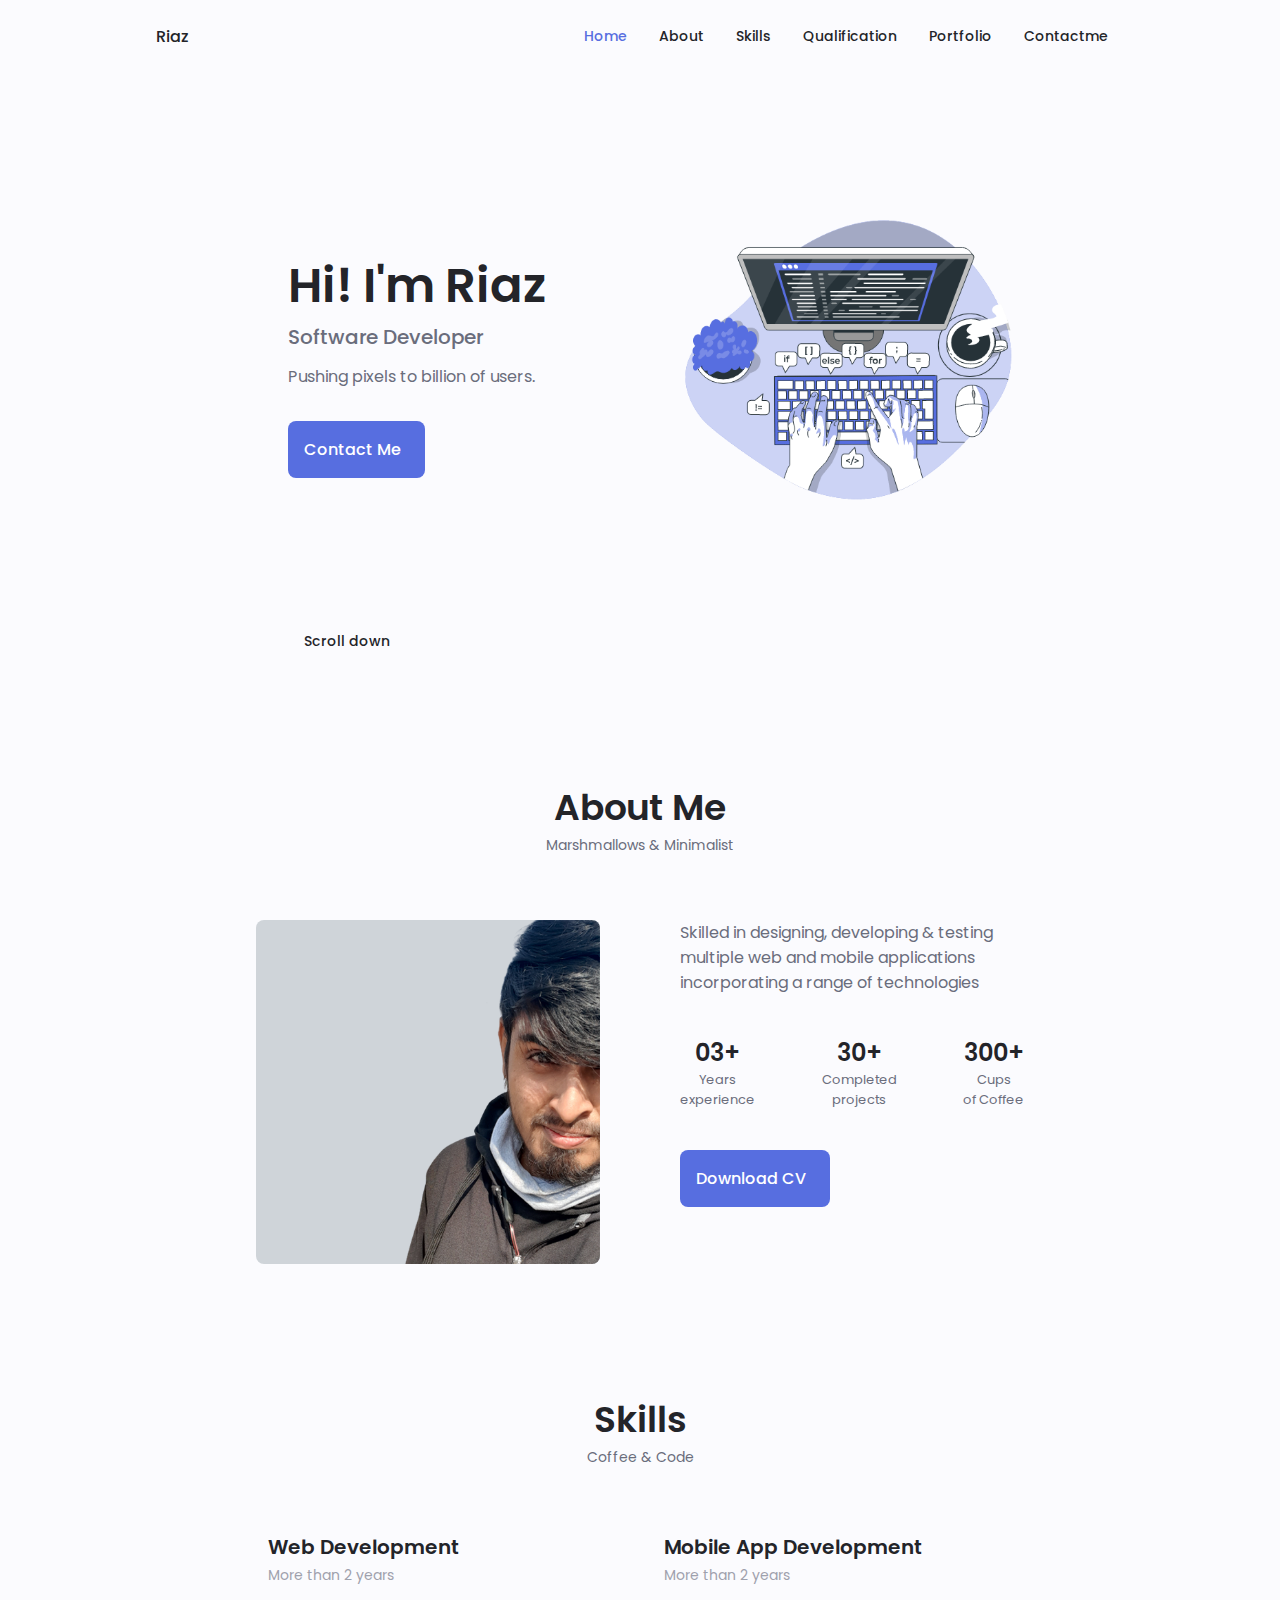
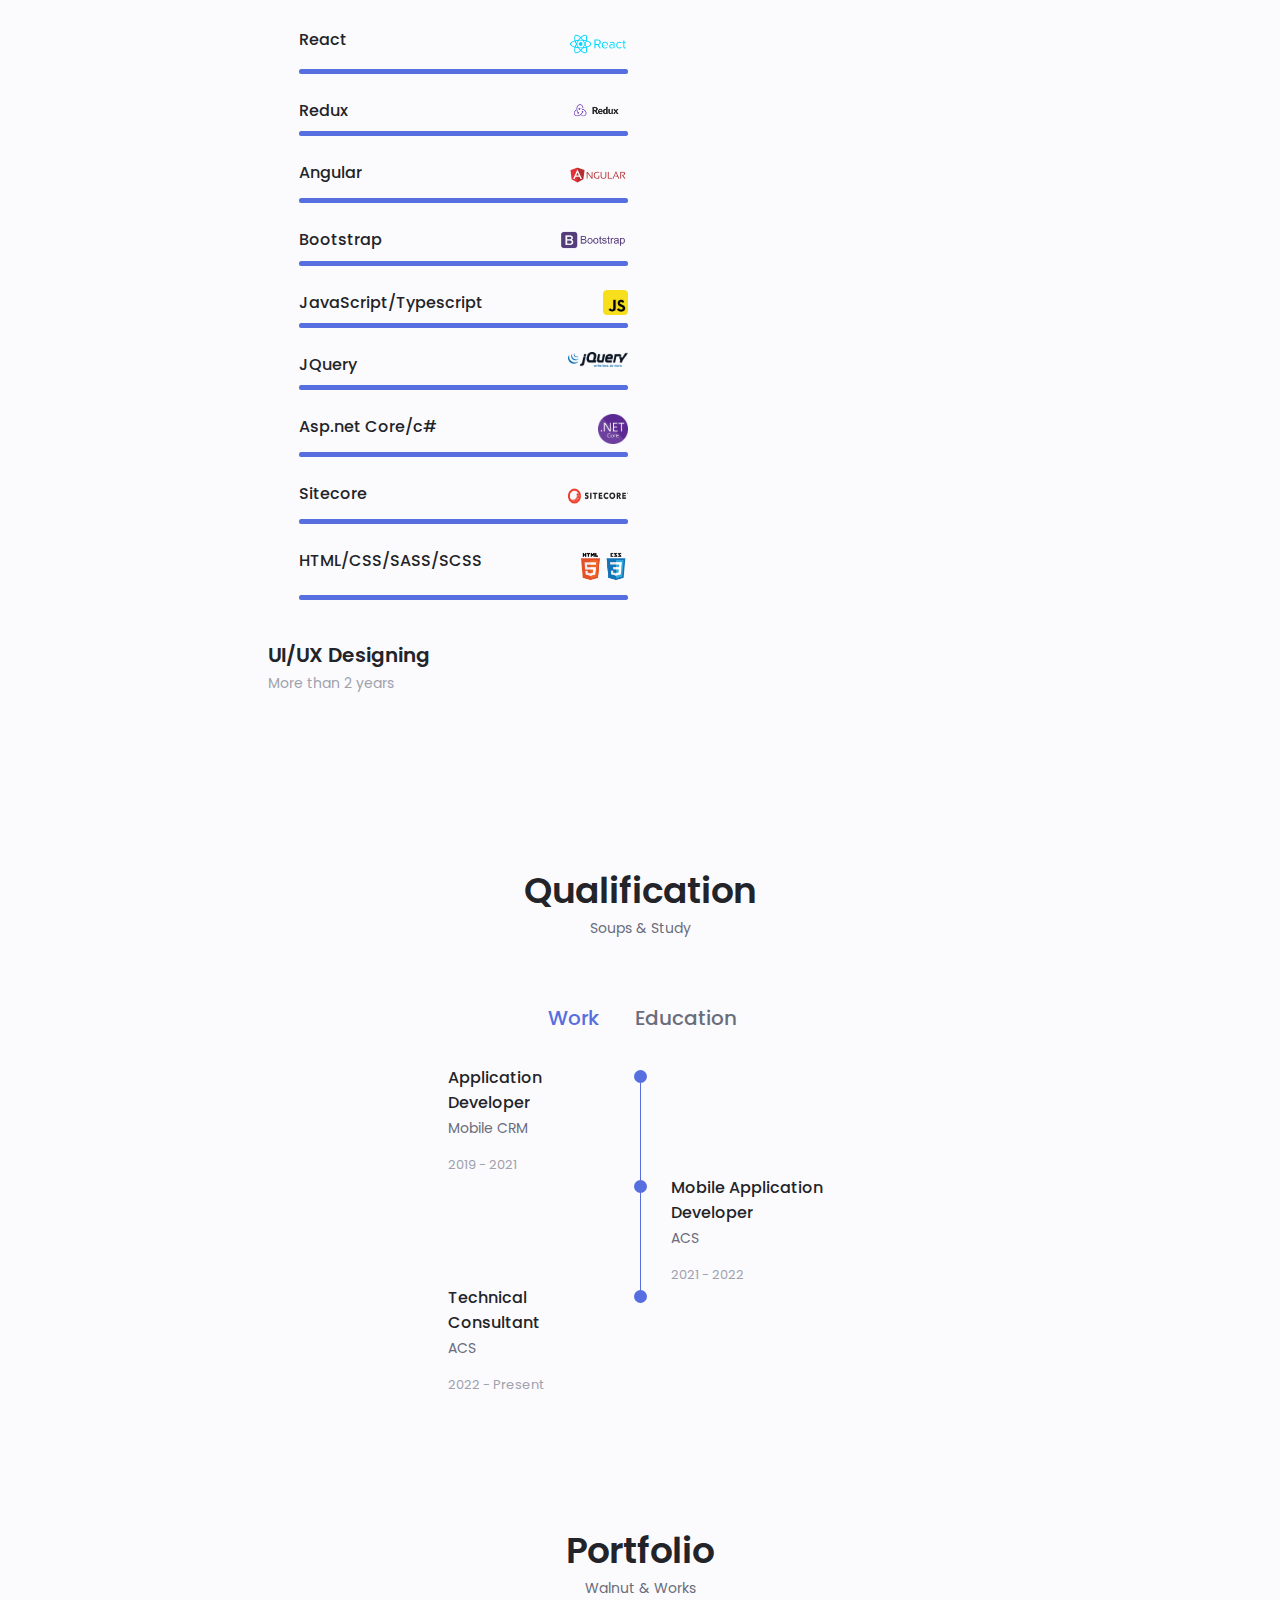
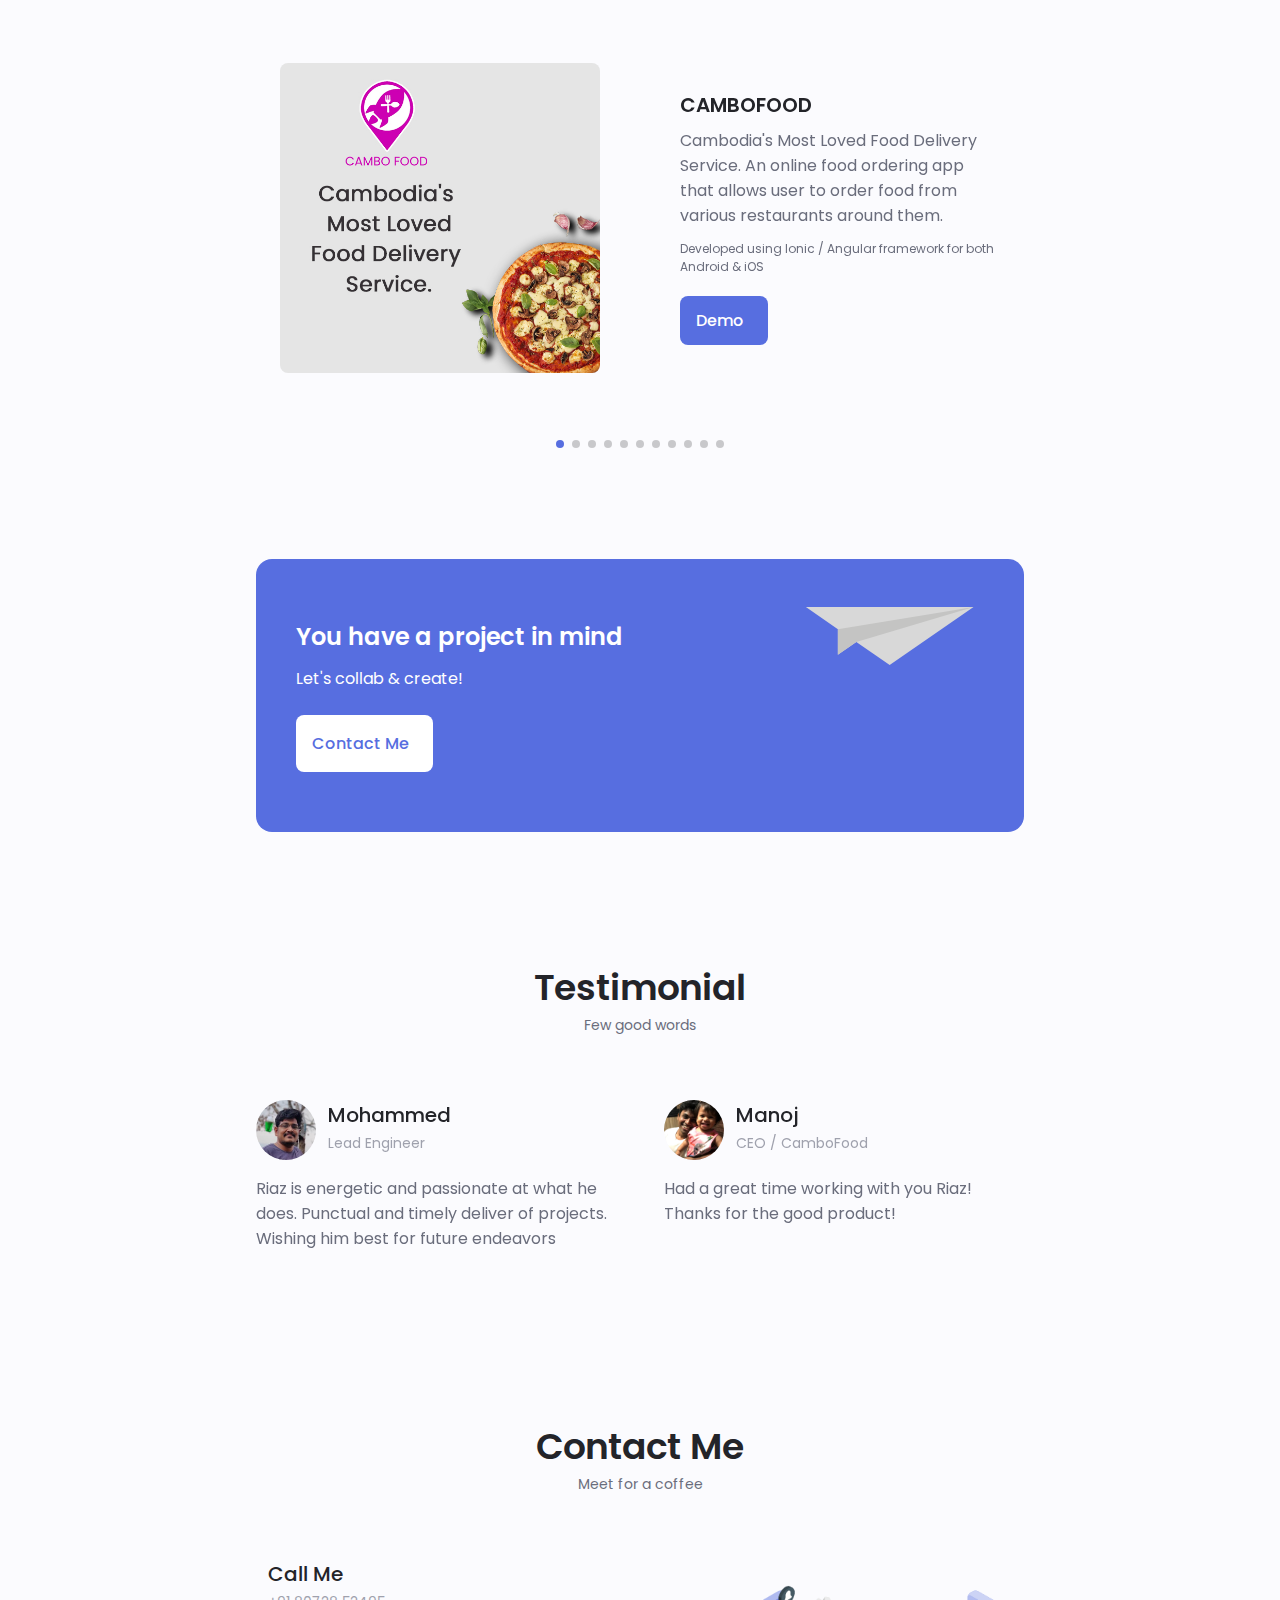
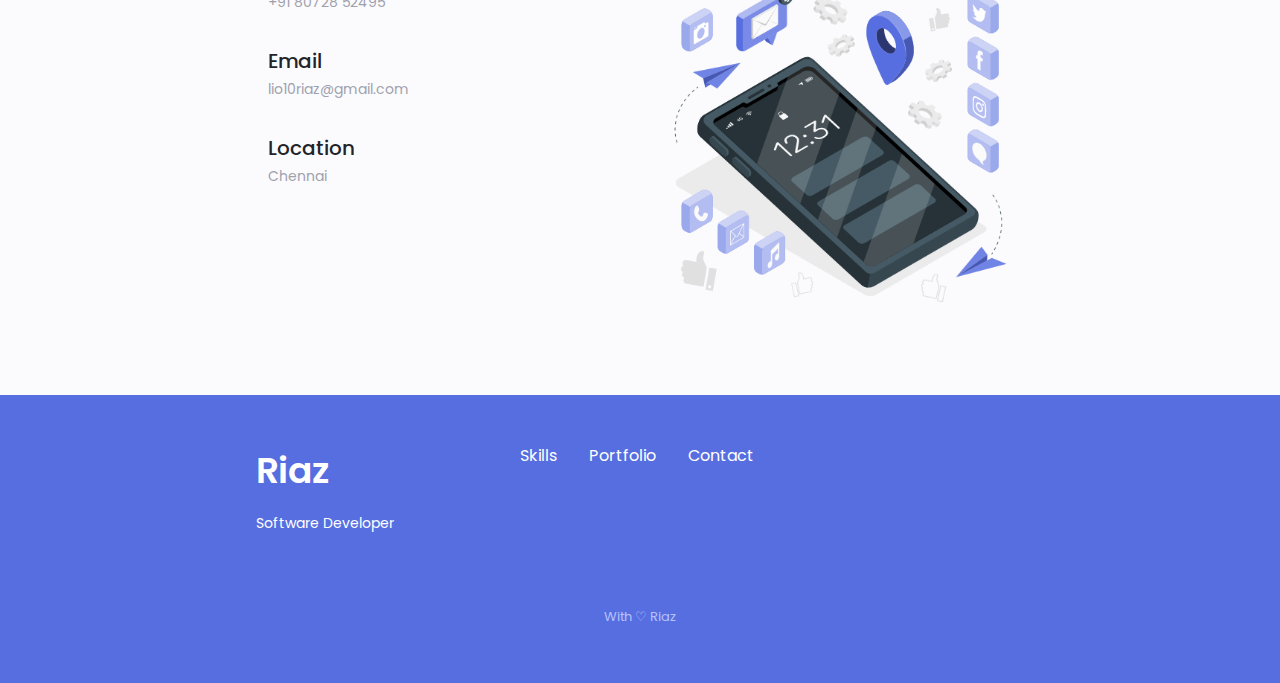
==== commit 9ef120f1: "Updated portfolio" ====
--- a/index.html
+++ b/index.html
@@ -692,6 +692,24 @@
 
                     <!--==================== PORTFOLIO 1 ====================-->
                     <div class="portfolio__content grid swiper-slide">
+                        <img src="assets/img/portfolio1.jpg" alt="portfolio 1" class="portfolio__img" />
+                        <div class="portfolio__data">
+                            <h3 class="portfolio__title">CAMBOFOOD</h3>
+                            <p class="portfolio__description">Cambodia's Most Loved
+                                Food Delivery Service. An online food ordering app that allows user to order
+                                food from various restaurants around them.</p>
+                            <p style="font-size: 12px; margin-bottom:20px;">Developed using Ionic / Angular framework
+                                for both Android & iOS</p>
+                            <a href="https://play.google.com/store/apps/details?id=com.mobilecrm.cambofood&hl=en&gl=US"
+                                class="portfolio__button button button--flex button--small" target="_blank">
+                                Demo
+                                <i class="uil uil-arrow-right button__icon"></i>
+                            </a>
+                        </div>
+                    </div>
+
+                    <!--==================== PORTFOLIO 2 ====================-->
+                    <div class="portfolio__content grid swiper-slide">
                         <img src="assets/img/portfolio7.jpg" alt="portfolio 1" class="portfolio__img" />
                         <div class="portfolio__data">
                             <h3 class="portfolio__title">MidiUnderground</h3>
@@ -705,8 +723,9 @@
                             </a>
                         </div>
                     </div>
-
-                    <!--==================== PORTFOLIO 2 ====================-->
+                    
+
+                    <!--==================== PORTFOLIO 3 ====================-->
                     <div class="portfolio__content grid swiper-slide">
                         <img src="assets/img/portfolio2.jpg" alt="portfolio 1" class="portfolio__img" />
                         <div class="portfolio__data">
@@ -722,8 +741,9 @@
                             </a>
                         </div>
                     </div>
-
-                    <!--==================== PORTFOLIO 3 ====================-->
+                    
+
+                    <!--==================== PORTFOLIO 4 ====================-->
                     <div class="portfolio__content grid swiper-slide">
                         <img src="assets/img/portfolio9.JPG" alt="portfolio 1" class="portfolio__img" />
                         <div class="portfolio__data">
@@ -740,23 +760,22 @@
                         </div>
                     </div>
 
-                    <!--==================== PORTFOLIO 4 ====================-->
+                    <!--==================== PORTFOLIO 5 ====================-->
                     <div class="portfolio__content grid swiper-slide">
-                        <img src="assets/img/portfolio1.jpg" alt="portfolio 1" class="portfolio__img" />
+                        <img src="assets/img/portfolio9.JPG" alt="portfolio 1" class="portfolio__img" />
                         <div class="portfolio__data">
-                            <h3 class="portfolio__title">CAMBOFOOD</h3>
-                            <p class="portfolio__description">Cambodia's Most Loved
-                                Food Delivery Service. An online food ordering app that allows user to order
-                                food from various restaurants around them.</p>
-                            <p style="font-size: 12px; margin-bottom:20px;">Developed using Ionic / Angular framework
-                                for both Android & iOS</p>
-                            <a href="https://play.google.com/store/apps/details?id=com.mobilecrm.cambofood&hl=en&gl=US"
+                            <h3 class="portfolio__title">Vitas Household</h3>
+                            <p class="portfolio__description"> A Customer and Sales portal developed for Vitas Household. 
+                                Vitas is a automated energy savings assistant, giving you back control of your energy costs and more.</p>
+                            <p style="font-size: 12px; margin-bottom:20px;">Portal - Developed using React with Redux framework.</p>
+                            <a href="https://vitashousehold.com/"
                                 class="portfolio__button button button--flex button--small" target="_blank">
                                 Demo
                                 <i class="uil uil-arrow-right button__icon"></i>
                             </a>
                         </div>
                     </div>
+                    
 
                     <!--==================== PORTFOLIO 5 ====================-->
                     <div class="portfolio__content grid swiper-slide">
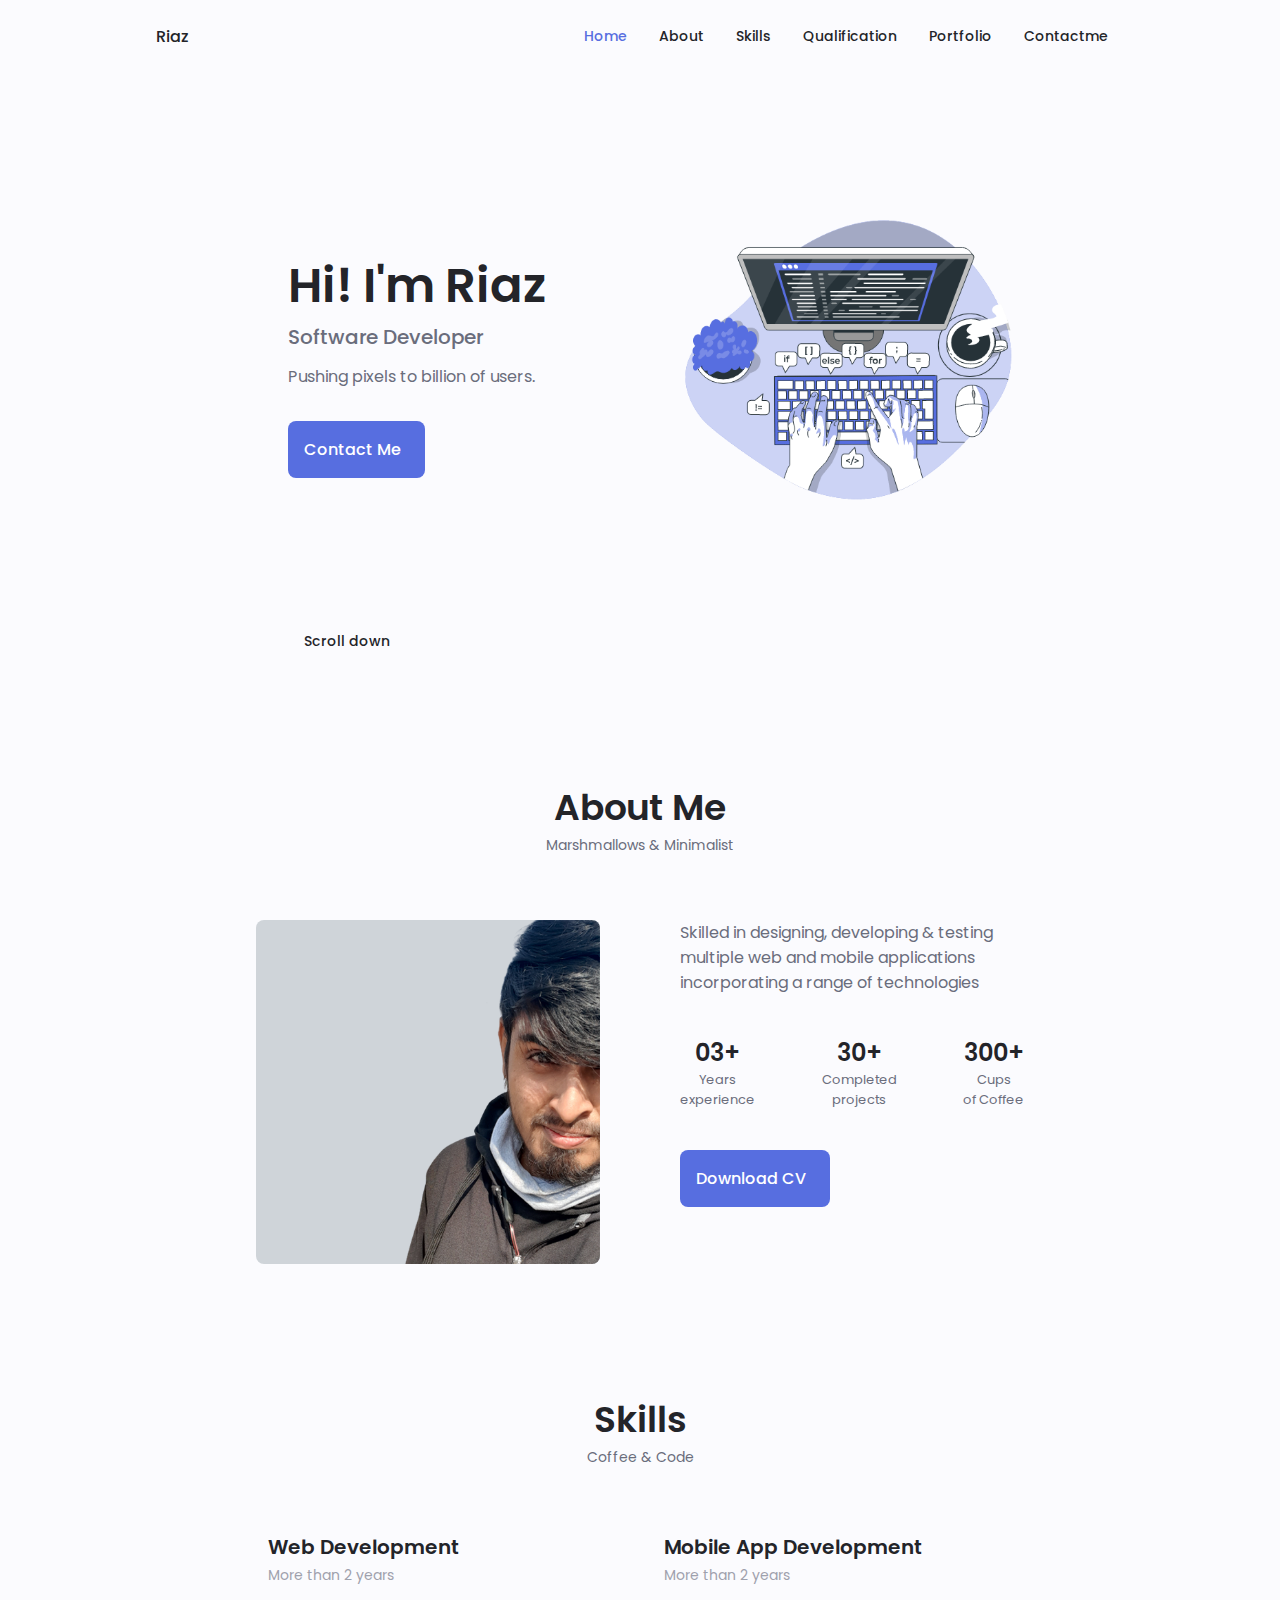
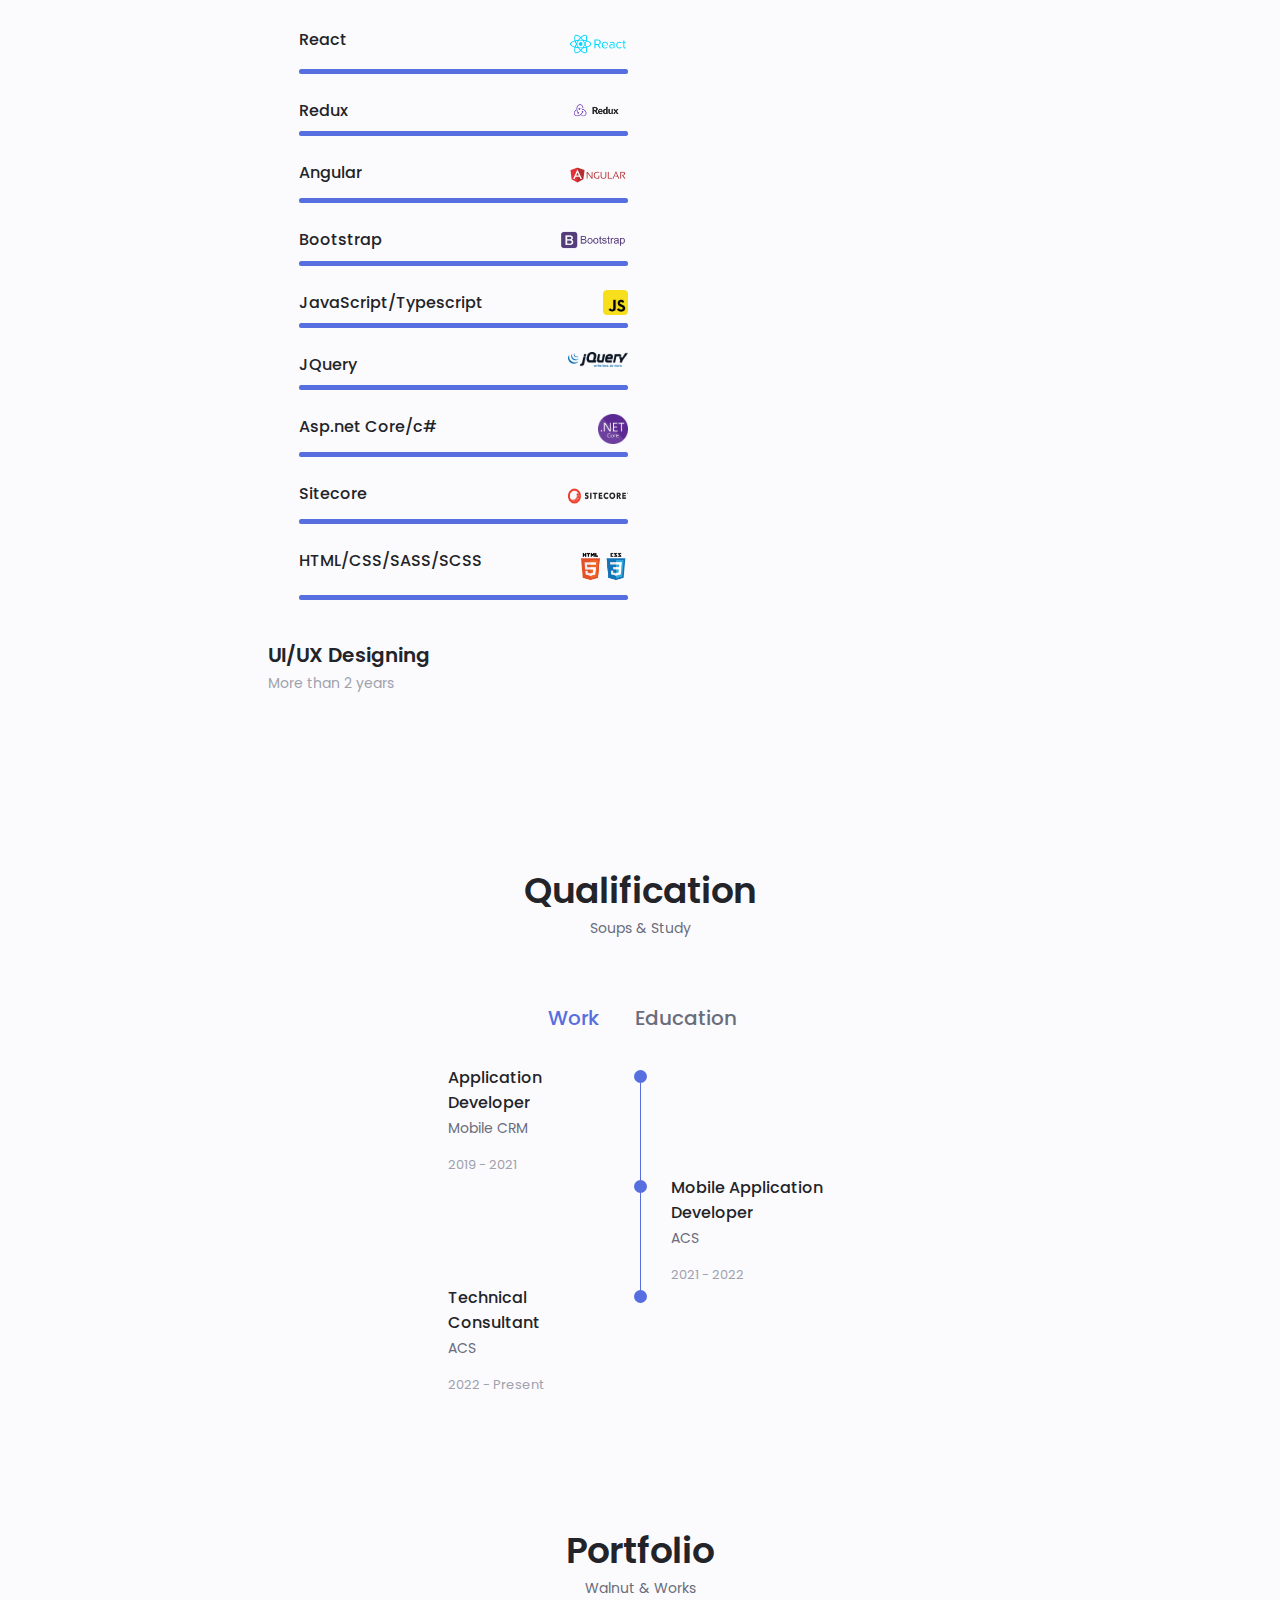
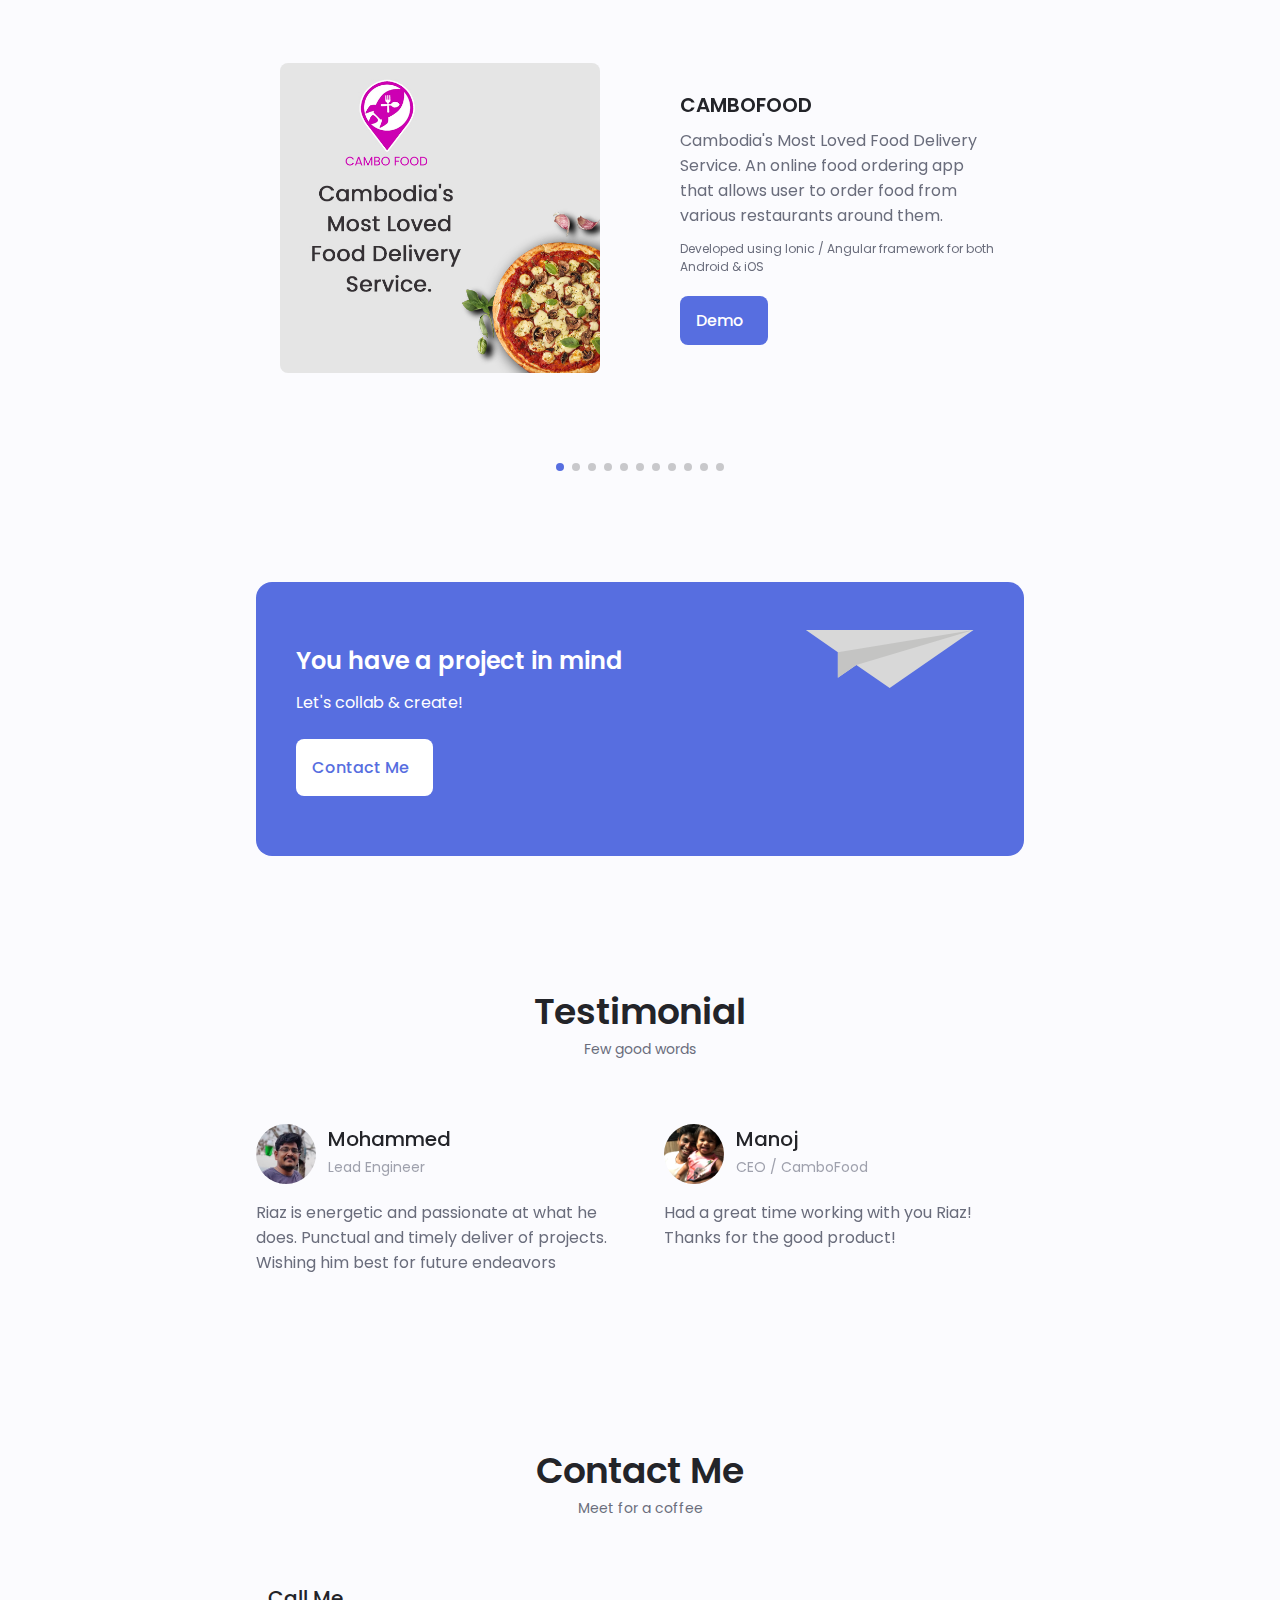
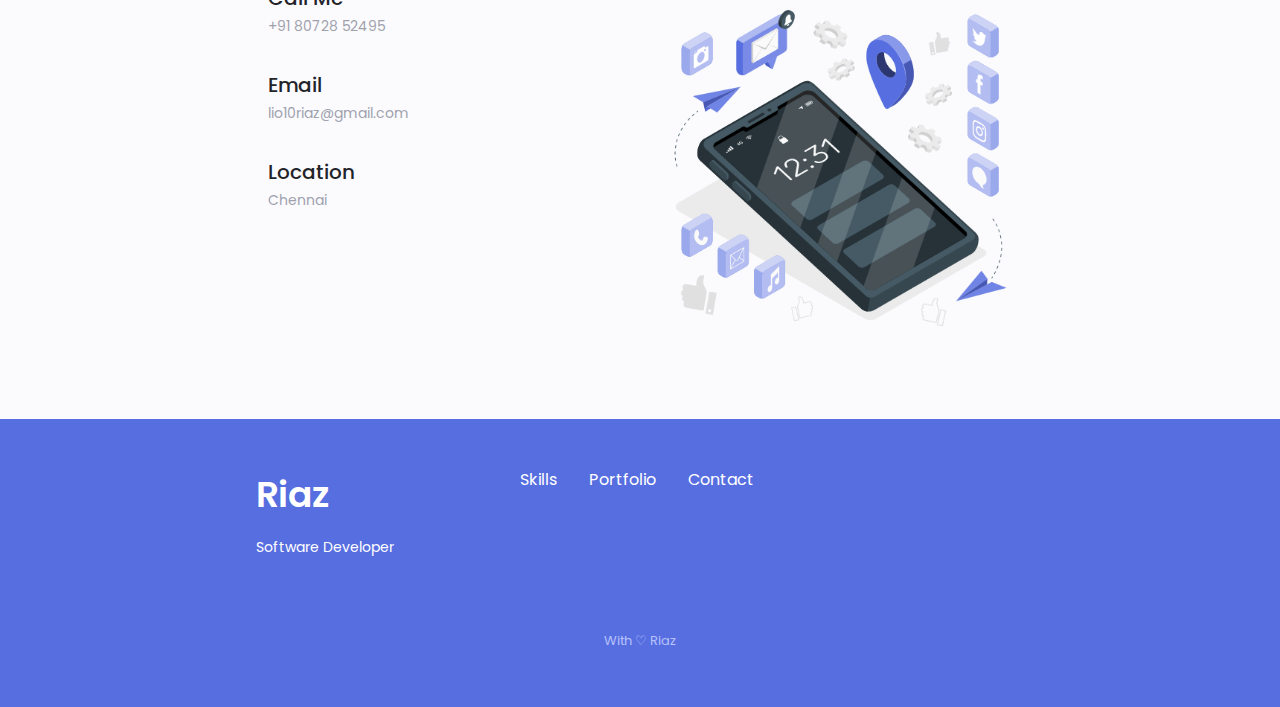
==== commit 41aa2136: "Updated portfolio" ====
--- a/index.html
+++ b/index.html
@@ -762,7 +762,7 @@
 
                     <!--==================== PORTFOLIO 5 ====================-->
                     <div class="portfolio__content grid swiper-slide">
-                        <img src="assets/img/portfolio9.JPG" alt="portfolio 1" class="portfolio__img" />
+                        <img src="assets/img/portfolio11.JPG" alt="portfolio 1" class="portfolio__img" />
                         <div class="portfolio__data">
                             <h3 class="portfolio__title">Vitas Household</h3>
                             <p class="portfolio__description"> A Customer and Sales portal developed for Vitas Household. 
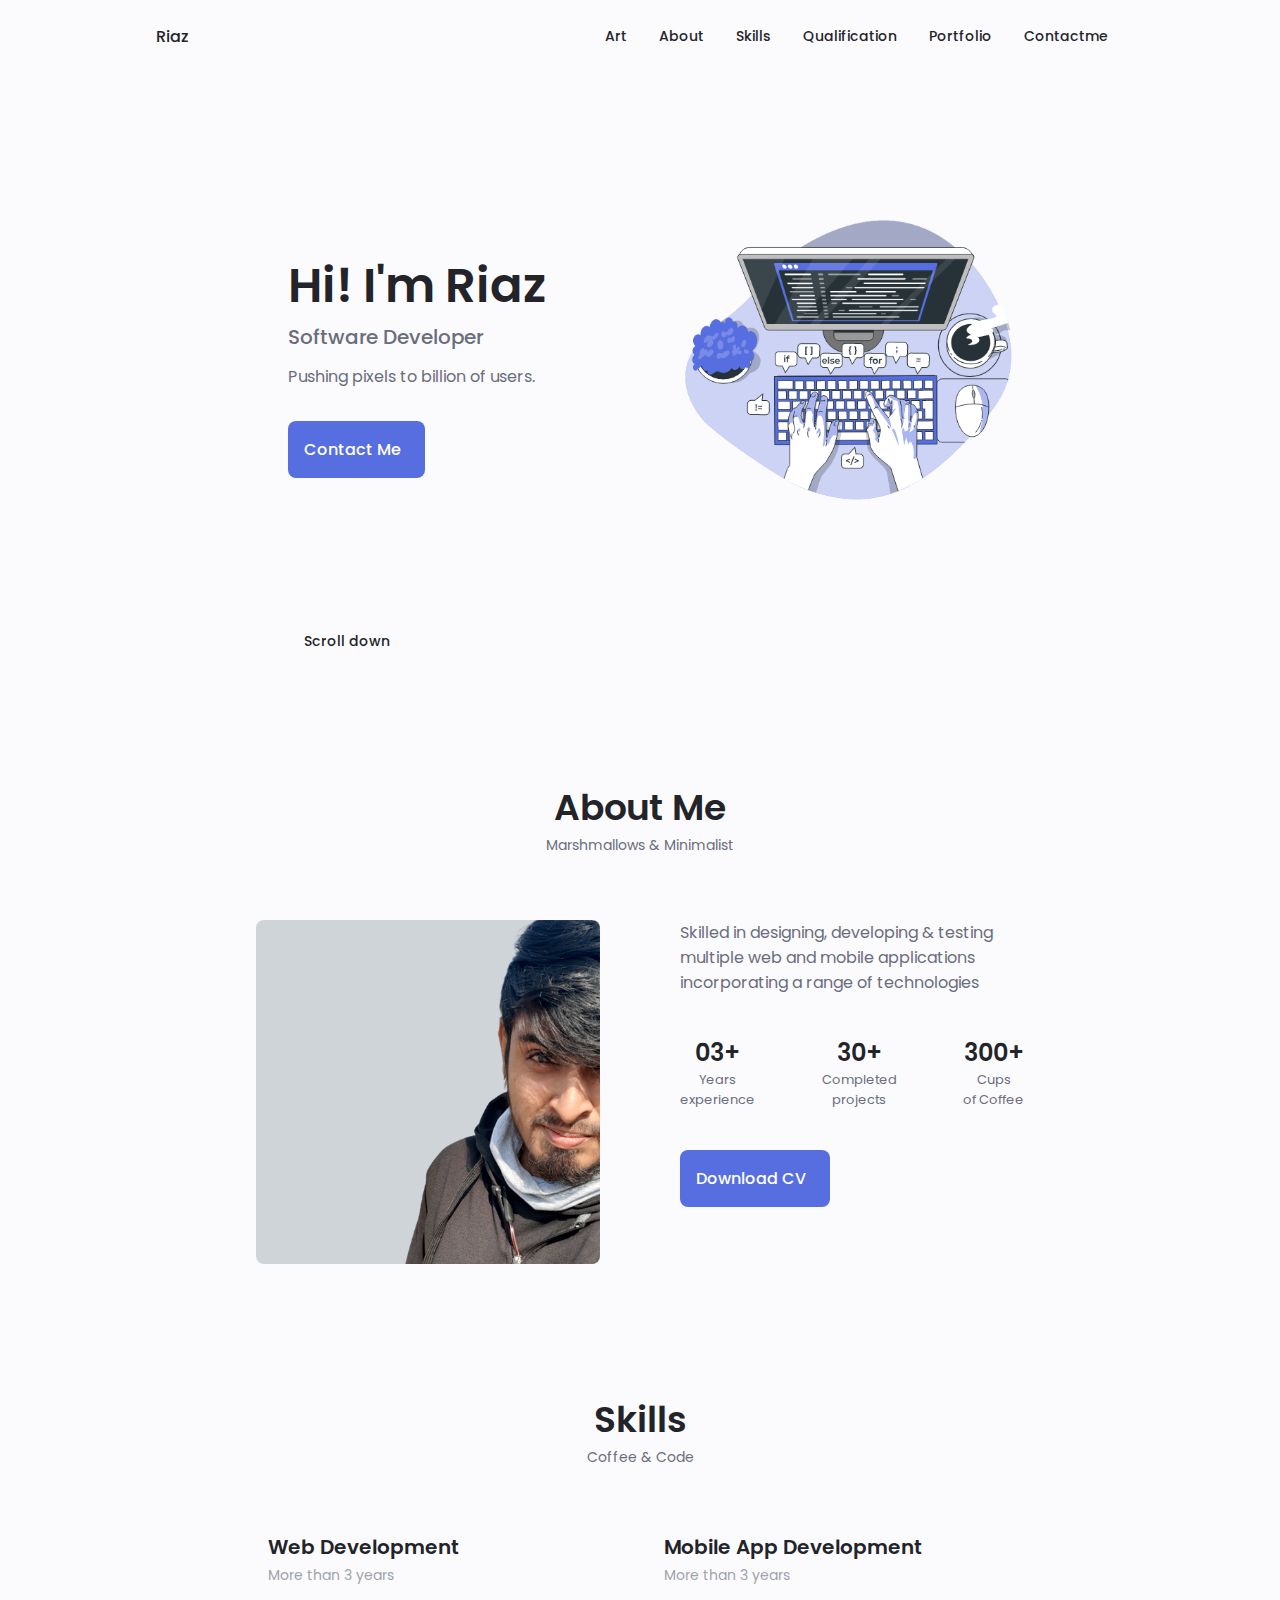
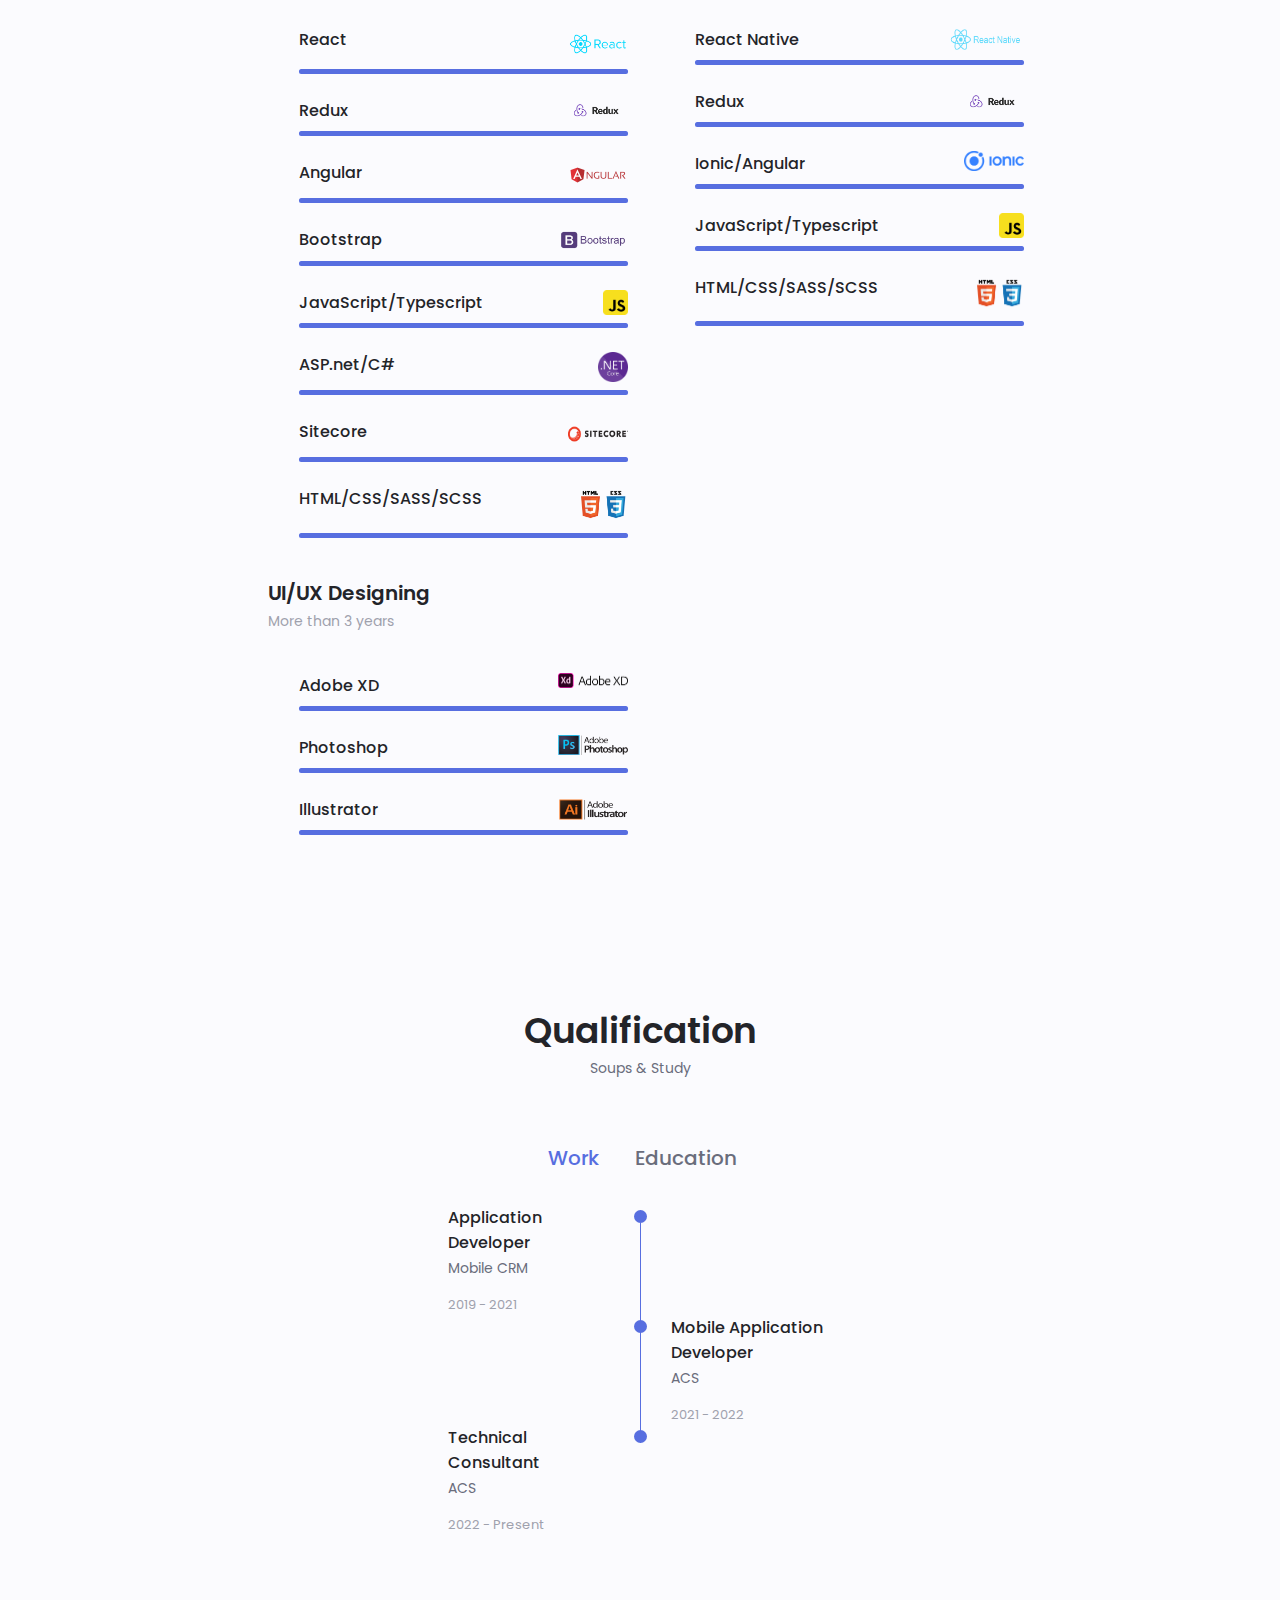
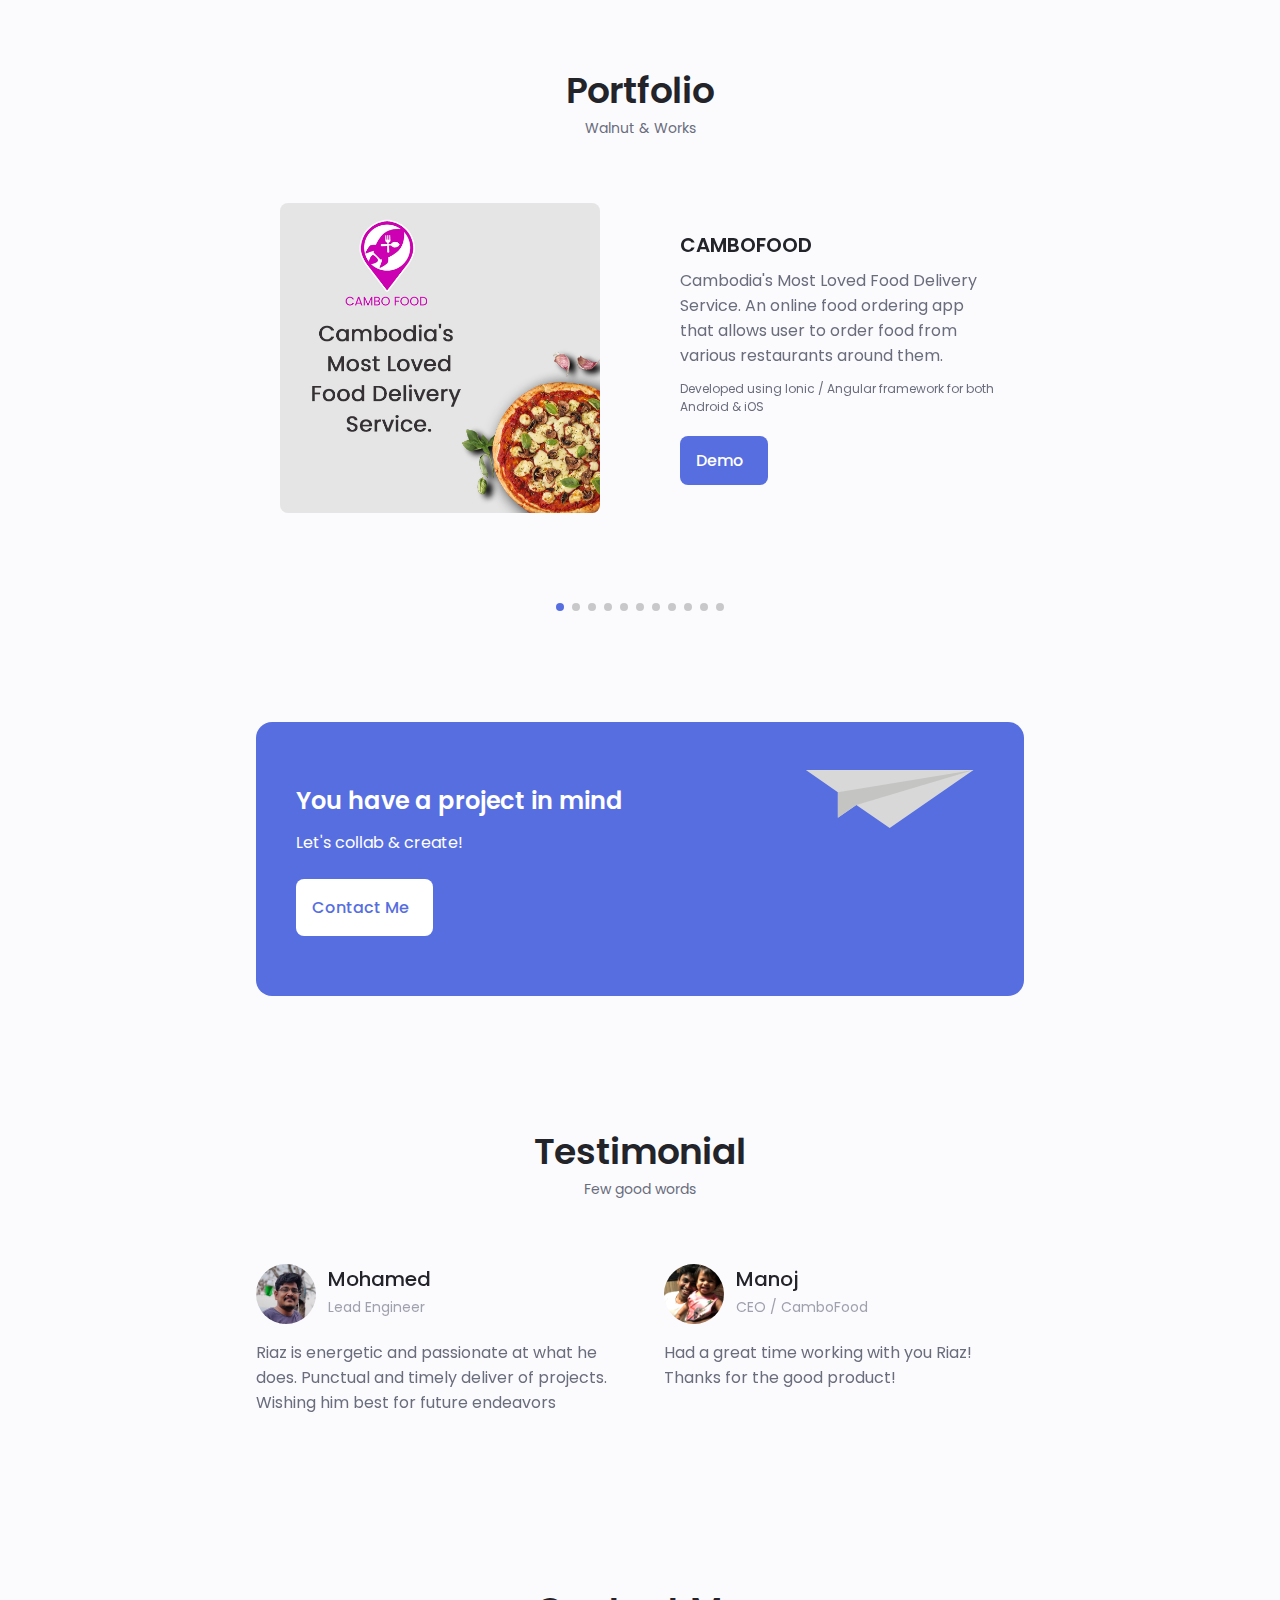
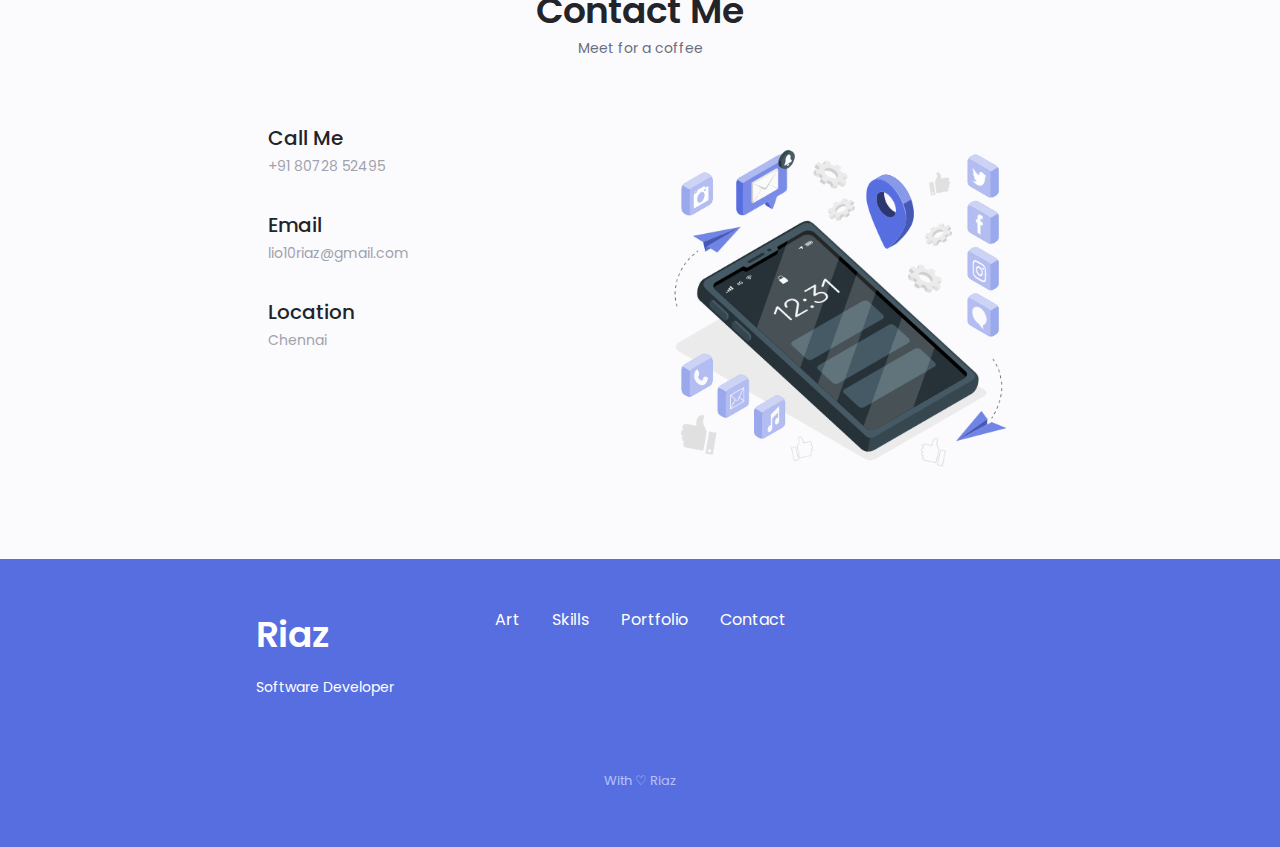
==== commit 587a67d3: "Main profile updated" ====
--- a/index.html
+++ b/index.html
@@ -15,11 +15,12 @@
     />
     <meta property="og:image" content="assets/img/prthumbnail.JPG" />
     <meta property="og:type" content="portfolio" />
-    <meta property="og:url" content="https://riaz-portfolio.herokuapp.com/" />
+    <meta property="og:url" content="https://riaz10ahmed.github.io/portfolio/" />
     <link rel="icon" href="assets/img/r.jpg" type="image/x-icon">
 
     <!--==================== UNICONS ====================-->
     <link rel="stylesheet" href="https://unicons.iconscout.com/release/v4.0.0/css/line.css">
+    <link rel="stylesheet" href="https://unicons.iconscout.com/release/v4.0.0/css/solid.css">
 
     <!--==================== SWIPER CSS ====================-->
     <link rel="stylesheet" href="assets/css/swiper-bundle.min.css">
@@ -39,8 +40,8 @@
             <div class="nav__menu" id="nav-menu">
                 <ul class="nav__list grid">
                     <li class="nav__item">
-                        <a href="#home" class="nav__link active-link">
-                            <i class="uil uil-estate nav__icon"></i> Home
+                        <a href="./art/index.html" class="nav__link">
+                            <i class="uil uil-brush-alt nav__icon"></i> Art
                         </a>
                     </li>
                     <li class="nav__item">
@@ -65,7 +66,7 @@
                     </li>
                     <li class="nav__item">
                         <a href="#contact" class="nav__link">
-                            <i class="uil uil-message nav__icon"></i> Contactme
+                            <i class="uil uil-at nav__icon"></i> Contactme
                         </a>
                     </li>
                 </ul>
@@ -90,6 +91,11 @@
             <div class="home__container container grid">
                 <div class="home__content grid">
                     <div class="home__social">
+                        <a href="./art/index.html" target="_blank" 
+                            class="home__social-icon">
+                            <i class="uil uil-brush-alt"></i>
+                        </a>
+
                         <a href="https://www.linkedin.com/in/riaz-ahmed-665a9715b" target="_blank"
                             class="home__social-icon">
                             <i class="uil uil-linkedin-alt"></i>
@@ -102,6 +108,7 @@
                         <a href="https://dribbble.com/Riaz10Ahmed" target="_blank" class="home__social-icon">
                             <i class="uil uil-dribbble"></i>
                         </a>
+
                     </div>
 
                     <!-- <div class="home__img">
@@ -201,10 +208,10 @@
 
                         <div>
                             <h1 class="skills__title">Web Development</h1>
-                            <span class="skills__subtitle">More than 2 years</span>
-                        </div>
-
-                        <i class="uil uil-angle-down skills__arrow"></i>
+                            <span class="skills__subtitle">More than 3 years</span>
+                        </div>
+
+                        <!-- <i class="uil uil-angle-down skills__arrow"></i> -->
                     </div>
 
                     <div class="skills__list grid">
@@ -272,7 +279,7 @@
                             </div>
                         </div> -->
 
-                        <div class="skills__data">
+                        <!-- <div class="skills__data">
                             <div class="skills__titles">
                                 <h3 class="skills__name">JQuery</h3>
                                 <img src="assets/img/jquery.png" width="60px" style="height: 15px !important;"/>
@@ -280,11 +287,11 @@
                             <div class="skills__bar">
                                 <span class="skills__percentage"></span>
                             </div>
-                        </div>
-
-                        <div class="skills__data">
-                            <div class="skills__titles">
-                                <h3 class="skills__name">Asp.net Core/c# </h3>
+                        </div> -->
+
+                        <div class="skills__data">
+                            <div class="skills__titles">
+                                <h3 class="skills__name">ASP.net/C# </h3>
                                 <img src="assets/img/net.png" width="30px" style="height: 30px !important;"/>
                             </div>
                             <div class="skills__bar">
@@ -316,29 +323,19 @@
                 </div>
 
                 <!--==================== SKILL 2 ====================-->
-                <div class="skills__content skills__close">
+                <div class="skills__content skills__open">
                     <div class="skills__header">
                         <i class="uil uil-mobile-android skills__icon"></i>
 
                         <div>
                             <h1 class="skills__title">Mobile App Development</h1>
-                            <span class="skills__subtitle">More than 2 years</span>
-                        </div>
-
-                        <i class="uil uil-angle-down skills__arrow"></i>
+                            <span class="skills__subtitle">More than 3 years</span>
+                        </div>
+
+                        <!-- <i class="uil uil-angle-down skills__arrow"></i> -->
                     </div>
 
                     <div class="skills__list grid">
-                        <div class="skills__data">
-                            <div class="skills__titles">
-                                <h3 class="skills__name">Ionic / Angular</h3>
-                                <img src="assets/img/ionic.png" width="60px" style="height: 20px !important;"/>
-                            </div>
-                            <div class="skills__bar">
-                                <span class="skills__percentage"></span>
-                            </div>
-                        </div>
-
                         <div class="skills__data">
                             <div class="skills__titles">
                                 <h3 class="skills__name">React Native</h3>
@@ -361,6 +358,16 @@
 
                         <div class="skills__data">
                             <div class="skills__titles">
+                                <h3 class="skills__name">Ionic/Angular</h3>
+                                <img src="assets/img/ionic.png" width="60px" style="height: 20px !important;"/>
+                            </div>
+                            <div class="skills__bar">
+                                <span class="skills__percentage"></span>
+                            </div>
+                        </div>
+
+                        <div class="skills__data">
+                            <div class="skills__titles">
                                 <h3 class="skills__name">JavaScript/Typescript</h3>
                                 <img src="assets/img/js.png" width="25px"/>
                             </div>
@@ -381,7 +388,7 @@
 
                         <div class="skills__data">
                             <div class="skills__titles">
-                                <h3 class="skills__name">HTML/CSS/SCSS</h3>
+                                <h3 class="skills__name">HTML/CSS/SASS/SCSS</h3>
                                 <img src="assets/img/html.png" width="50px"/>
                             </div>
                             <div class="skills__bar">
@@ -392,16 +399,16 @@
                 </div>
 
                 <!--==================== SKILL 3 ====================-->
-                <div class="skills__content skills__close">
+                <div class="skills__content skills__open">
                     <div class="skills__header">
                         <i class="uil uil-swatchbook skills__icon"></i>
 
                         <div>
                             <h1 class="skills__title">UI/UX Designing</h1>
-                            <span class="skills__subtitle">More than 2 years</span>
-                        </div>
-
-                        <i class="uil uil-angle-down skills__arrow"></i>
+                            <span class="skills__subtitle">More than 3 years</span>
+                        </div>
+
+                        <!-- <i class="uil uil-angle-down skills__arrow"></i> -->
                     </div>
 
                     <div class="skills__list grid">
@@ -909,7 +916,6 @@
                     <!-- <img src="assets/img/project.png" alt="" class="project__img"> -->
                 </div>
             </div>
-
         </section>
 
         <!--==================== TESTIMONIAL ====================-->
@@ -926,18 +932,18 @@
                                 <img src="assets/img/t1.jpg" alt="testimonial pic" class="testimonial__img" />
 
                                 <div>
-                                    <h3 class="testimonial__name">Mohammed</h3>
+                                    <h3 class="testimonial__name">Mohamed</h3>
                                     <span class="testimonial__client">Lead Engineer</span>
                                 </div>
                             </div>
 
-                            <div>
-                                <i class="uil uil-star testimonial__icon-star"></i>
-                                <i class="uil uil-star testimonial__icon-star"></i>
-                                <i class="uil uil-star testimonial__icon-star"></i>
-                                <i class="uil uil-star testimonial__icon-star"></i>
-                                <i class="uil uil-star testimonial__icon-star"></i>
-                            </div>
+                            <!-- <div>
+                                <i class="uil uis-star testimonial__icon-star"></i>
+                                <i class="uil uis-star testimonial__icon-star"></i>
+                                <i class="uil uis-star testimonial__icon-star"></i>
+                                <i class="uil uis-star testimonial__icon-star"></i>
+                                <i class="uil uis-star testimonial__icon-star"></i>
+                            </div> -->
                         </div>
 
                         <p class="testimonial__description">
@@ -958,13 +964,13 @@
                                 </div>
                             </div>
 
-                            <div>
+                            <!-- <div>
+                                <i class="uil uis-star testimonial__icon-star"></i>
+                                <i class="uil uis-star testimonial__icon-star"></i>
+                                <i class="uil uis-star testimonial__icon-star"></i>
+                                <i class="uil uis-star testimonial__icon-star"></i>
                                 <i class="uil uil-star testimonial__icon-star"></i>
-                                <i class="uil uil-star testimonial__icon-star"></i>
-                                <i class="uil uil-star testimonial__icon-star"></i>
-                                <i class="uil uil-star testimonial__icon-star"></i>
-                                <i class="uil uil-star testimonial__icon-star"></i>
-                            </div>
+                            </div> -->
                         </div>
 
                         <p class="testimonial__description">
@@ -984,13 +990,13 @@
                                 </div>
                             </div>
 
-                            <div>
-                                <i class="uil uil-star testimonial__icon-star"></i>
-                                <i class="uil uil-star testimonial__icon-star"></i>
-                                <i class="uil uil-star testimonial__icon-star"></i>
-                                <i class="uil uil-star testimonial__icon-star"></i>
-                                <i class="uil uil-star testimonial__icon-star"></i>
-                            </div>
+                            <!-- <div>
+                                <i class="uil uis-star testimonial__icon-star"></i>
+                                <i class="uil uis-star testimonial__icon-star"></i>
+                                <i class="uil uis-star testimonial__icon-star"></i>
+                                <i class="uil uis-star testimonial__icon-star"></i>
+                                <i class="uil uis-star testimonial__icon-star"></i>
+                            </div> -->
                         </div>
 
                         <p class="testimonial__description">
@@ -1011,12 +1017,13 @@
                                 </div>
                             </div>
 
-                            <div>
+                            <!-- <div>
+                                <i class="uil uis-star testimonial__icon-star"></i>
+                                <i class="uil uis-star testimonial__icon-star"></i>
+                                <i class="uil uis-star testimonial__icon-star"></i>
+                                <i class="uil uis-star testimonial__icon-star"></i>
                                 <i class="uil uil-star testimonial__icon-star"></i>
-                                <i class="uil uil-star testimonial__icon-star"></i>
-                                <i class="uil uil-star testimonial__icon-star"></i>
-                                <i class="uil uil-star testimonial__icon-star"></i>
-                            </div>
+                            </div> -->
                         </div>
 
                         <p class="testimonial__description">
@@ -1109,6 +1116,9 @@
                     <span class="footer__subtitle">Software Developer</span>
                 </div>
                 <ul class="footer__links">
+                    <li>
+                        <a href="./art/index.html" class="footer__link">Art</a>
+                    </li>
                     <li>
                         <a href="#skills" class="footer__link">Skills</a>
                     </li>
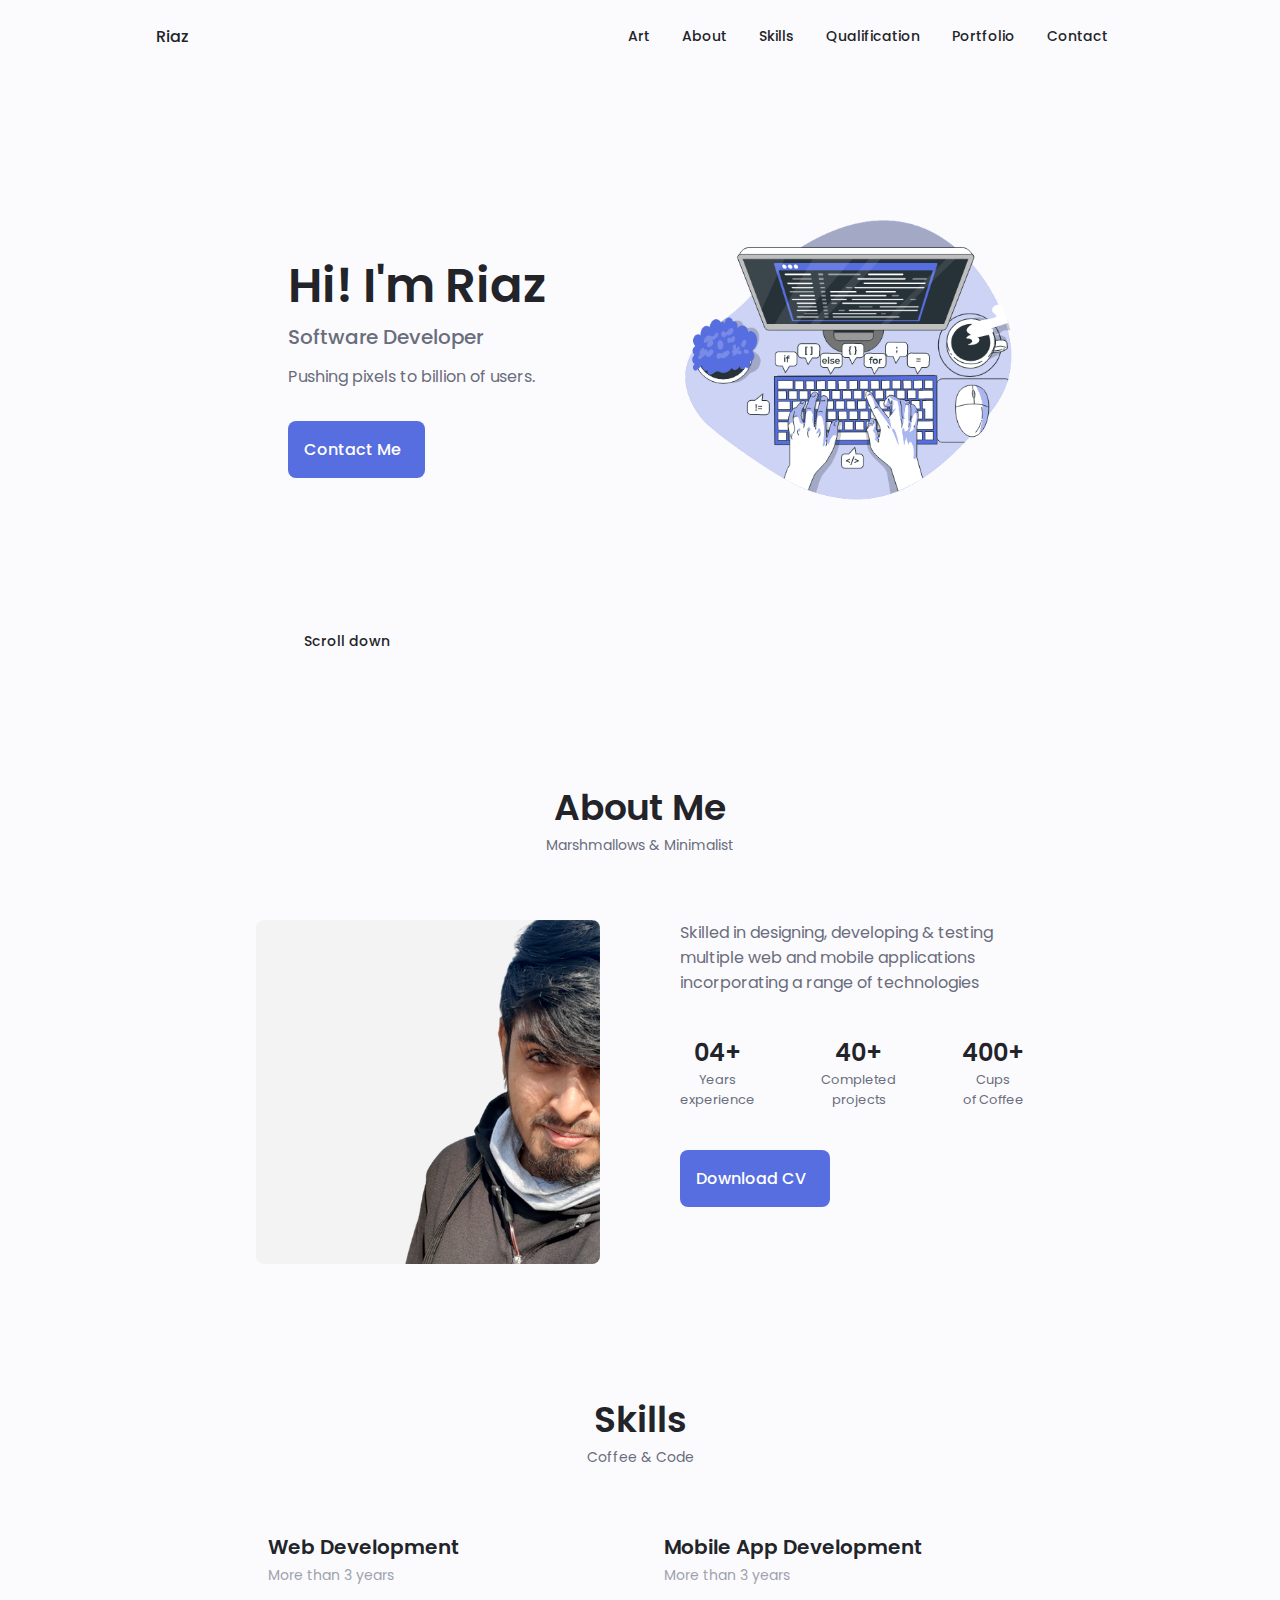
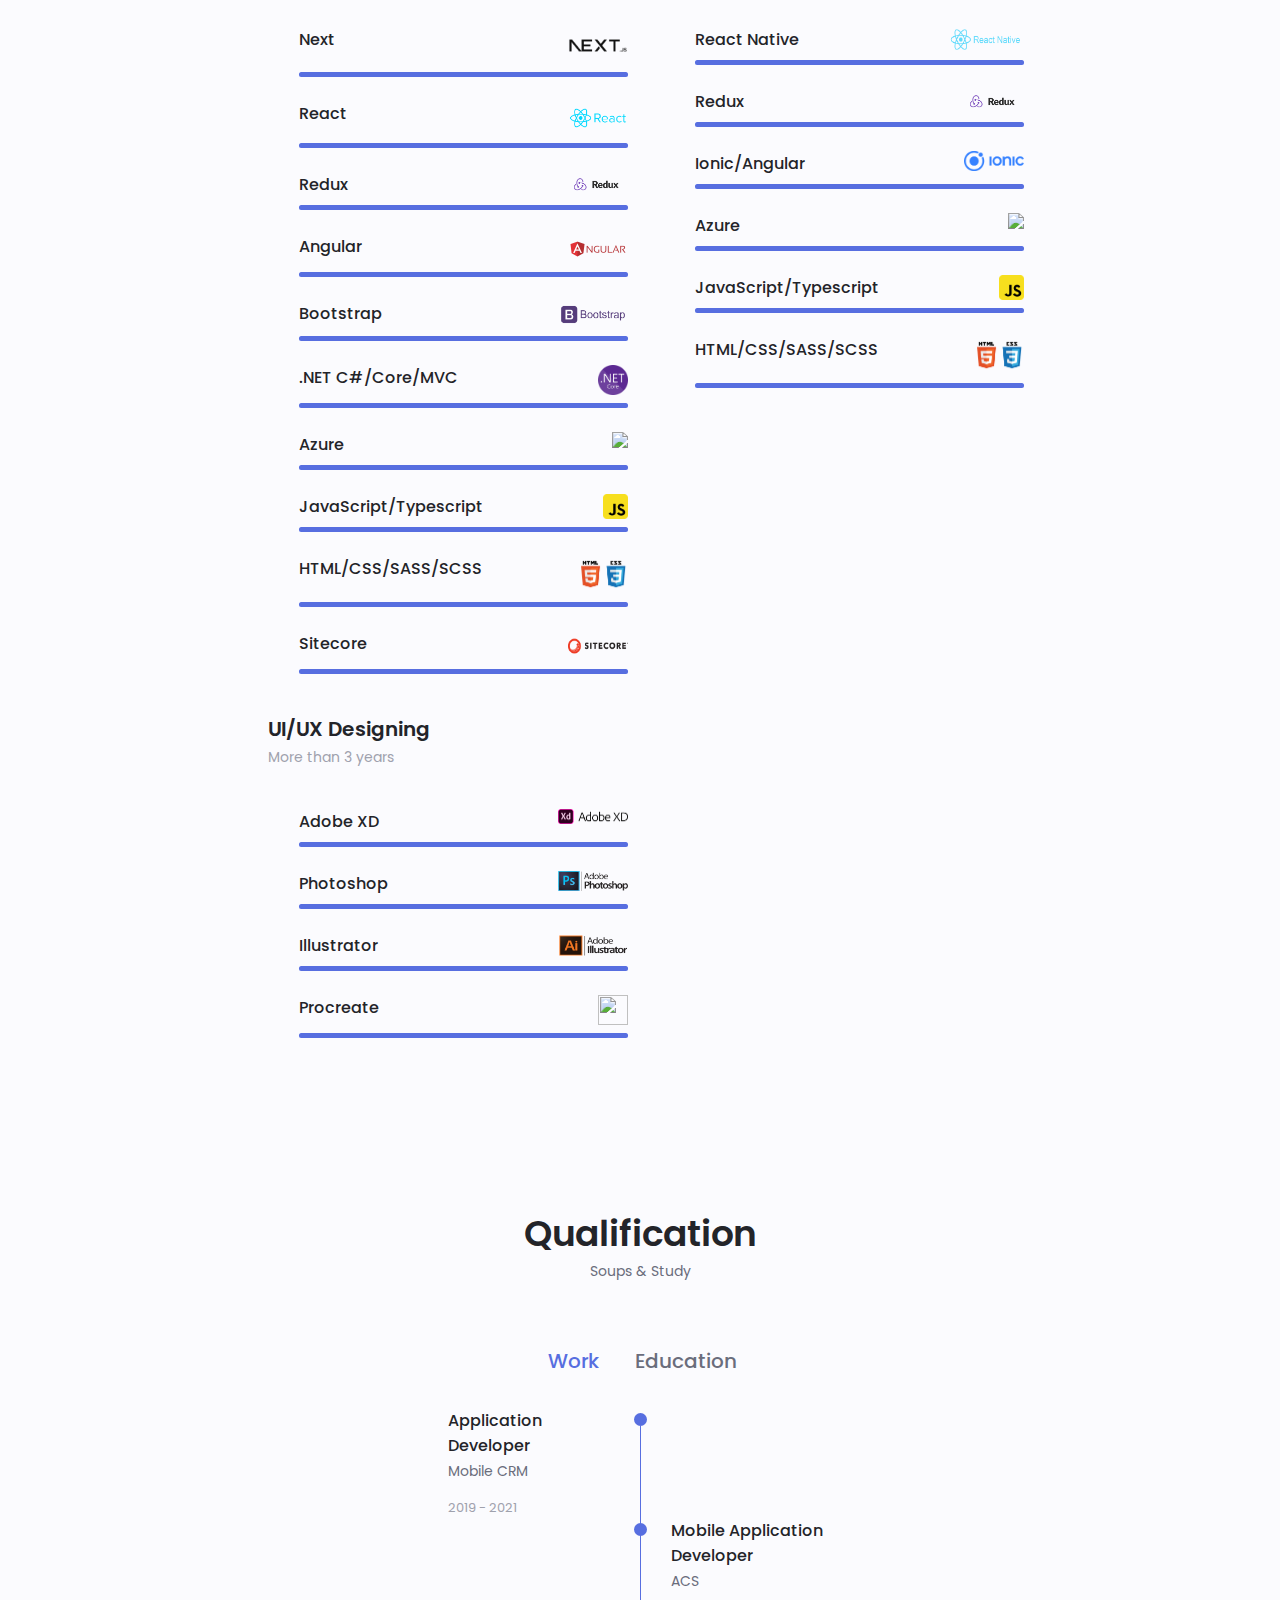
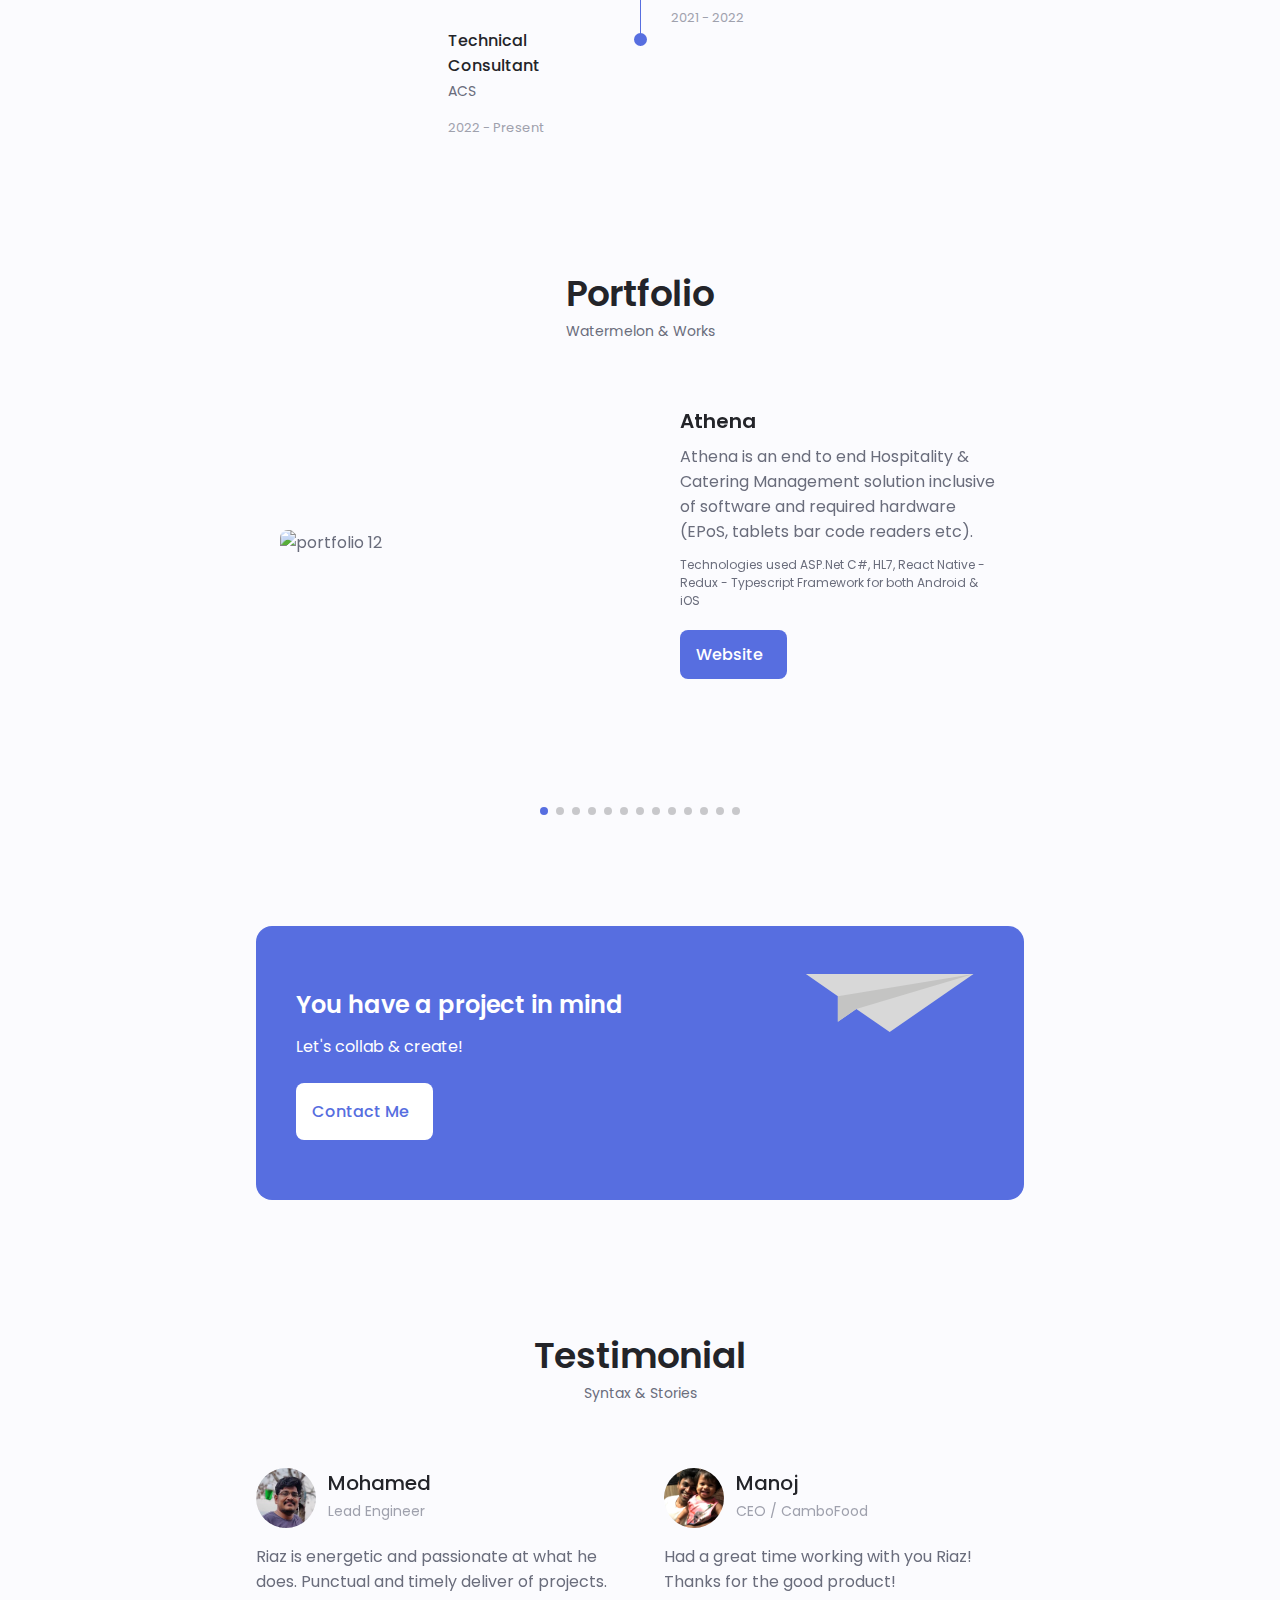
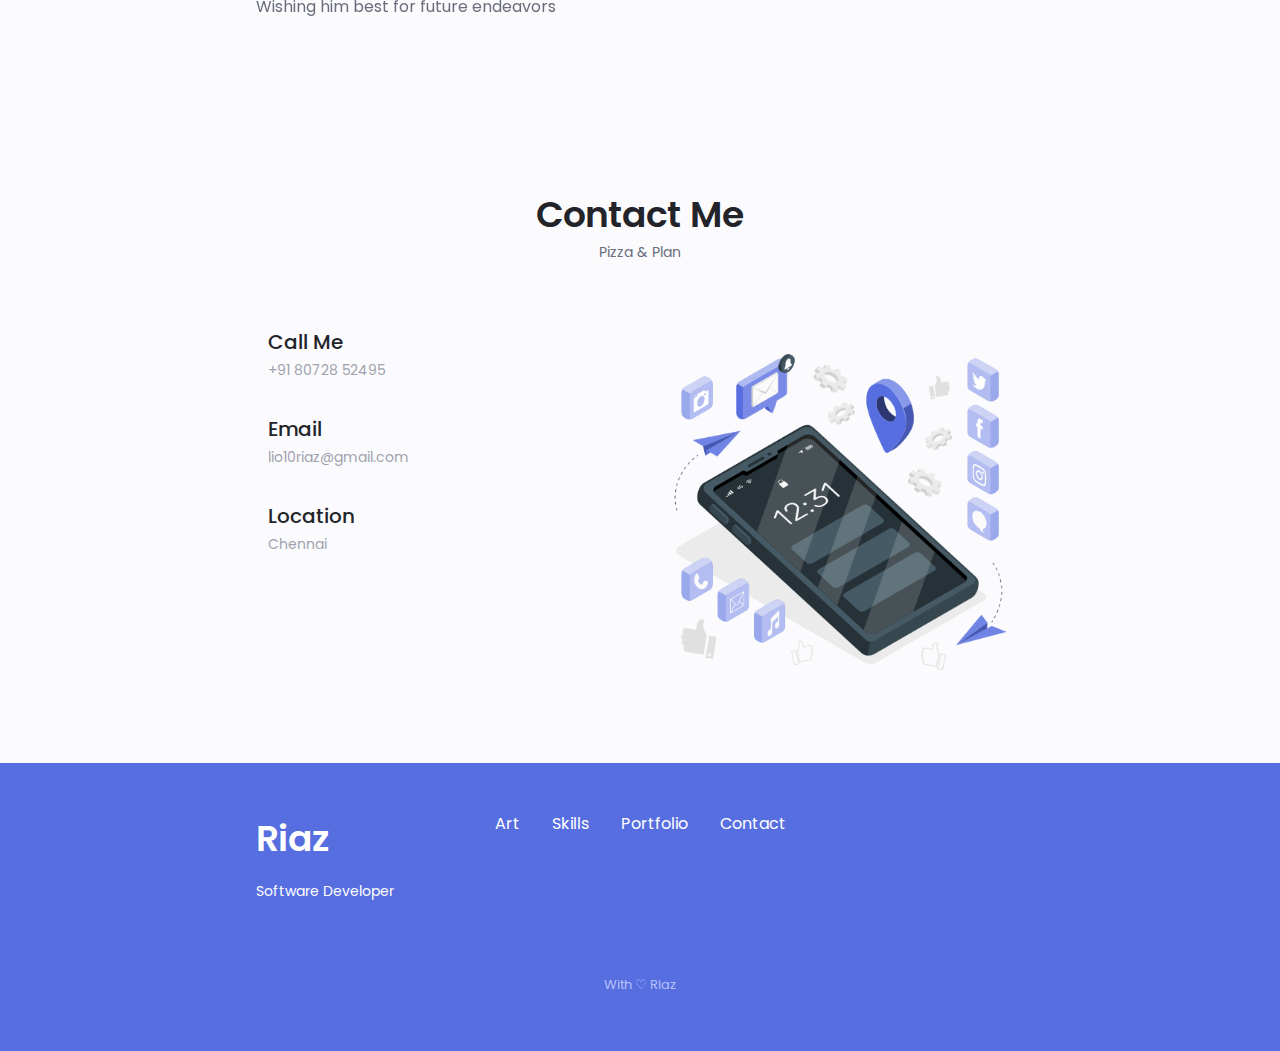
==== commit 64629251: "updated portfolio index" ====
--- a/index.html
+++ b/index.html
@@ -1,117 +1,139 @@
 <!DOCTYPE html>
 <html lang="en">
-
-<head>
-    <meta charset="UTF-8">
-    <meta name="viewport" content="width=device-width, initial-scale=1.0">
+  <head>
+    <meta charset="UTF-8" />
+    <meta name="viewport" content="width=device-width, initial-scale=1.0" />
     <meta property="og:site_name" content="Riaz Portfolio" />
-    <meta
-      property="og:title"
-      content="My personal portfolio website"
-    />
+    <meta property="og:title" content="My personal portfolio website" />
     <meta
       property="og:description"
       content="Software Developer pushing pixels to billion of users"
     />
     <meta property="og:image" content="assets/img/prthumbnail.JPG" />
     <meta property="og:type" content="portfolio" />
-    <meta property="og:url" content="https://riaz10ahmed.github.io/portfolio/" />
-    <link rel="icon" href="assets/img/r.jpg" type="image/x-icon">
+    <meta
+      property="og:url"
+      content="https://riaz10ahmed.github.io/portfolio/"
+    />
+    <link rel="icon" href="assets/img/r.jpg" type="image/x-icon" />
 
     <!--==================== UNICONS ====================-->
-    <link rel="stylesheet" href="https://unicons.iconscout.com/release/v4.0.0/css/line.css">
-    <link rel="stylesheet" href="https://unicons.iconscout.com/release/v4.0.0/css/solid.css">
+    <link
+      rel="stylesheet"
+      href="https://unicons.iconscout.com/release/v4.0.0/css/line.css"
+    />
+    <link
+      rel="stylesheet"
+      href="https://unicons.iconscout.com/release/v4.0.0/css/solid.css"
+    />
 
     <!--==================== SWIPER CSS ====================-->
-    <link rel="stylesheet" href="assets/css/swiper-bundle.min.css">
+    <link rel="stylesheet" href="assets/css/swiper-bundle.min.css" />
 
     <!--==================== CSS ====================-->
-    <link rel="stylesheet" href="assets/css/styles.css">
+    <link rel="stylesheet" href="assets/css/styles.css" />
 
     <title>Riaz</title>
-</head>
-
-<body>
+  </head>
+
+  <body>
     <!--==================== HEADER ====================-->
     <header class="header" id="header">
-        <nav class="nav container">
-            <a href="#" class="nav__logo">Riaz</a>
-
-            <div class="nav__menu" id="nav-menu">
-                <ul class="nav__list grid">
-                    <li class="nav__item">
-                        <a href="./art/index.html" class="nav__link">
-                            <i class="uil uil-brush-alt nav__icon"></i> Art
-                        </a>
-                    </li>
-                    <li class="nav__item">
-                        <a href="#about" class="nav__link">
-                            <i class="uil uil-user nav__icon"></i> About
-                        </a>
-                    </li>
-                    <li class="nav__item">
-                        <a href="#skills" class="nav__link">
-                            <i class="uil uil-file-alt nav__icon"></i> Skills
-                        </a>
-                    </li>
-                    <li class="nav__item">
-                        <a href="#qualification" class="nav__link">
-                            <i class="uil uil-briefcase-alt nav__icon"></i> Qualification
-                        </a>
-                    </li>
-                    <li class="nav__item">
-                        <a href="#portfolio" class="nav__link">
-                            <i class="uil uil-scenery nav__icon"></i> Portfolio
-                        </a>
-                    </li>
-                    <li class="nav__item">
-                        <a href="#contact" class="nav__link">
-                            <i class="uil uil-at nav__icon"></i> Contactme
-                        </a>
-                    </li>
-                </ul>
-                <i class="uil uil-times nav__close" id="nav-close"></i>
-            </div>
-
-            <div class="nav__btns">
-                <!--==================== CHANGE THEME ====================-->
-                <i class="uil uil-moon change-theme" id="theme-button"></i>
-
-                <div class="nav__toggle" id="nav-toggle">
-                    <i class="uil uil-apps"></i>
-                </div>
-            </div>
-        </nav>
+      <nav class="nav container">
+        <a href="#" class="nav__logo">Riaz</a>
+
+        <div class="nav__menu" id="nav-menu">
+          <ul class="nav__list grid">
+            <li class="nav__item">
+              <a href="./art/index.html" class="nav__link">
+                <i class="uil uil-brush-alt nav__icon"></i> Art
+              </a>
+            </li>
+            <li class="nav__item">
+              <a href="#about" class="nav__link">
+                <i class="uil uil-user nav__icon"></i> About
+              </a>
+            </li>
+            <li class="nav__item">
+              <a href="#skills" class="nav__link">
+                <i class="uil uil-file-alt nav__icon"></i> Skills
+              </a>
+            </li>
+            <li class="nav__item">
+              <a href="#qualification" class="nav__link">
+                <i class="uil uil-briefcase-alt nav__icon"></i> Qualification
+              </a>
+            </li>
+            <li class="nav__item">
+              <a href="#portfolio" class="nav__link">
+                <i class="uil uil-scenery nav__icon"></i> Portfolio
+              </a>
+            </li>
+            <li class="nav__item">
+              <a href="#contact" class="nav__link">
+                <i class="uil uil-at nav__icon"></i> Contact
+              </a>
+            </li>
+          </ul>
+          <i class="uil uil-times nav__close" id="nav-close"></i>
+        </div>
+
+        <div class="nav__btns">
+          <!--==================== CHANGE THEME ====================-->
+          <i class="uil uil-moon change-theme" id="theme-button"></i>
+
+          <div class="nav__toggle" id="nav-toggle">
+            <i class="uil uil-apps"></i>
+          </div>
+        </div>
+      </nav>
     </header>
 
     <!--==================== MAIN ====================-->
     <main class="main">
-        <!--==================== HOME ====================-->
-        <section class="home section" id="home">
-            <div class="home__container container grid">
-                <div class="home__content grid">
-                    <div class="home__social">
-                        <a href="./art/index.html" target="_blank" 
-                            class="home__social-icon">
-                            <i class="uil uil-brush-alt"></i>
-                        </a>
-
-                        <a href="https://www.linkedin.com/in/riaz-ahmed-665a9715b" target="_blank"
-                            class="home__social-icon">
-                            <i class="uil uil-linkedin-alt"></i>
-                        </a>
-
-                        <a href="https://github.com/Riaz10Ahmed" target="_blank" class="home__social-icon">
+      <!--==================== HOME ====================-->
+      <section class="home section" id="home">
+        <div class="home__container container grid">
+          <div class="home__content grid">
+            <div class="home__social">
+              <a
+                href="./art/index.html"
+                target="_blank"
+                class="home__social-icon"
+              >
+                <i class="uil uil-brush-alt"></i>
+              </a>
+
+              <a
+                href="https://www.linkedin.com/in/riaz-ahmed-665a9715b"
+                target="_blank"
+                class="home__social-icon"
+              >
+                <i class="uil uil-linkedin-alt"></i>
+              </a>
+
+              <a
+                href="https://www.instagram.com/_ri.az/"
+                target="_blank"
+                class="home__social-icon"
+              >
+                <i class="uil uil-instagram"></i>
+              </a>
+
+              <!-- <a href="https://github.com/Riaz10Ahmed" target="_blank" class="home__social-icon">
                             <i class="uil uil-github-alt"></i>
-                        </a>
-
-                        <a href="https://dribbble.com/Riaz10Ahmed" target="_blank" class="home__social-icon">
-                            <i class="uil uil-dribbble"></i>
-                        </a>
-
-                    </div>
-
-                    <!-- <div class="home__img">
+                        </a> -->
+
+              <a
+                href="https://dribbble.com/Riaz10Ahmed"
+                target="_blank"
+                class="home__social-icon"
+              >
+                <i class="uil uil-dribbble"></i>
+              </a>
+            </div>
+
+            <!-- <div class="home__img">
                             <svg class="home__blob" viewBox="0 0 200 187" xmlns="http://www.w3.org/2000/svg" xmlns:xlink="http://www.w3.org/1999/xlink">
                                 <mask id="mask0" mask-type="alpha">
                                     <path d="M190.312 36.4879C206.582 62.1187 201.309 102.826 182.328 134.186C163.346 165.547 
@@ -130,146 +152,212 @@
                             </svg>
                         </div> -->
 
-                    <!--==================== GIF ======================-->
-                    <div class="home__img">
-                        <img src="assets/img/coding.gif" style="border-radius: 35px;"/>
-                    </div>
-
-                    <div class="home__data">
-                        <h1 class="home__title">Hi! I'm Riaz</h1>
-                        <h3 class="home__subtitle">Software Developer</h3>
-                        <p class="home__description">Pushing pixels to billion of users.
-                        </p>
-                        <a href="#contact" class="button button--flex">
-                            Contact Me <i class="uil uil-message button__icon"></i>
-                        </a>
-                    </div>
-                </div>
-
-                <div class="home__scroll">
-                    <a href="#about" class="home__scroll-button button--flex">
-                        <i class="uil uil-mouse-alt home__scroll-mouse"></i>
-                        <span class="home__scroll-name">Scroll down</span>
-                        <i class="uil uil-arrow-down home__scroll-arrow"></i>
-                    </a>
-                </div>
-            </div>
-        </section>
-
-        <!--==================== ABOUT ====================-->
-        <section class="about section" id="about">
-            <h2 class="section__title">About Me</h2>
-            <span class="section__subtitle">Marshmallows & Minimalist</span>
-
-            <div class="about__container container grid">
-                <img src="assets/img/about.png" alt="profile pic" class="about__img" style="background: #cfd4d9;" />
-
-                <div class="about__data">
-                    <p class="about__description">
-                        Skilled in designing, developing & testing multiple web and mobile applications
-                        incorporating a range of technologies
-                    </p>
-
-                    <div class="about__info">
-                        <div>
-                            <span class="about__info-title">03+</span>
-                            <span class="about__info-name">Years <br /> experience</span>
-                        </div>
-                        <div>
-                            <span class="about__info-title">30+</span>
-                            <span class="about__info-name">Completed <br /> projects</span>
-                        </div>
-                        <div>
-                            <span class="about__info-title">300+</span>
-                            <span class="about__info-name">Cups <br /> of Coffee</span>
-                        </div>
-                    </div>
-
-                    <div class="about__buttons">
-                        <a download="" href="assets/pdf/Riaz_Resume.pdf" class="button button--flex" target="_blank">
-                            Download CV<i class="uil uil-download-alt button__icon"></i>
-                        </a>
-                    </div>
-                </div>
-            </div>
-        </section>
-
-        <!--==================== SKILLS ====================-->
-        <section class="skills section" id="skills">
-            <h2 class="section__title">Skills</h2>
-            <span class="section__subtitle">Coffee & Code</span>
-
-            <div class="skills__container container grid">
-
-                <!--==================== SKILL 1 ====================-->
-                <div class="skills__content skills__open">
-                    <div class="skills__header">
-                        <i class="uil uil-brackets-curly skills__icon"></i>
-
-                        <div>
-                            <h1 class="skills__title">Web Development</h1>
-                            <span class="skills__subtitle">More than 3 years</span>
-                        </div>
-
-                        <!-- <i class="uil uil-angle-down skills__arrow"></i> -->
-                    </div>
-
-                    <div class="skills__list grid">
-                        <div class="skills__data">
+            <!--==================== GIF ======================-->
+            <div class="home__img">
+              <img src="assets/img/coding.gif" style="border-radius: 35px" />
+            </div>
+
+            <div class="home__data">
+              <h1 class="home__title">Hi! I'm Riaz</h1>
+              <h3 class="home__subtitle">Software Developer</h3>
+              <p class="home__description">
+                Pushing pixels to billion of users.
+              </p>
+              <a href="#contact" class="button button--flex">
+                Contact Me <i class="uil uil-message button__icon"></i>
+              </a>
+            </div>
+          </div>
+
+          <div class="home__scroll">
+            <a href="#about" class="home__scroll-button button--flex">
+              <i class="uil uil-mouse-alt home__scroll-mouse"></i>
+              <span class="home__scroll-name">Scroll down</span>
+              <i class="uil uil-arrow-down home__scroll-arrow"></i>
+            </a>
+          </div>
+        </div>
+      </section>
+
+      <!--==================== ABOUT ====================-->
+      <section class="about section" id="about">
+        <h2 class="section__title">About Me</h2>
+        <span class="section__subtitle">Marshmallows & Minimalist</span>
+
+        <div class="about__container container grid">
+          <img
+            src="assets/img/about.png"
+            alt="profile pic"
+            class="about__img"
+            style="background: #f3f3f3"
+          />
+
+          <div class="about__data">
+            <p class="about__description">
+              Skilled in designing, developing & testing multiple web and mobile
+              applications incorporating a range of technologies
+            </p>
+
+            <div class="about__info">
+              <div>
+                <span class="about__info-title">04+</span>
+                <span class="about__info-name"
+                  >Years <br />
+                  experience</span
+                >
+              </div>
+              <div>
+                <span class="about__info-title">40+</span>
+                <span class="about__info-name"
+                  >Completed <br />
+                  projects</span
+                >
+              </div>
+              <div>
+                <span class="about__info-title">400+</span>
+                <span class="about__info-name"
+                  >Cups <br />
+                  of Coffee</span
+                >
+              </div>
+            </div>
+
+            <div class="about__buttons">
+              <a
+                download=""
+                href="assets/pdf/Riaz_Resume.pdf"
+                class="button button--flex"
+                target="_blank"
+              >
+                Download CV<i class="uil uil-download-alt button__icon"></i>
+              </a>
+            </div>
+          </div>
+        </div>
+      </section>
+
+      <!--==================== SKILLS ====================-->
+      <section class="skills section" id="skills">
+        <h2 class="section__title">Skills</h2>
+        <span class="section__subtitle">Coffee & Code</span>
+
+        <div class="skills__container container grid">
+          <!--==================== SKILL 1 ====================-->
+          <div class="skills__content skills__open">
+            <div class="skills__header">
+              <i class="uil uil-brackets-curly skills__icon"></i>
+
+              <div>
+                <h1 class="skills__title">Web Development</h1>
+                <span class="skills__subtitle">More than 3 years</span>
+              </div>
+
+              <!-- <i class="uil uil-angle-down skills__arrow"></i> -->
+            </div>
+
+            <div class="skills__list grid">
+              <div class="skills__data">
+                <div class="skills__titles">
+                  <h3 class="skills__name">Next</h3>
+                  <img src="assets/img/next.png" width="60px" />
+                  <!-- <span class="skills__number">90%</span> -->
+                </div>
+                <div class="skills__bar">
+                  <span class="skills__percentage"></span>
+                </div>
+              </div>
+
+              <div class="skills__data">
+                <div class="skills__titles">
+                  <h3 class="skills__name">React</h3>
+                  <img src="assets/img/react.png" width="60px" />
+                  <!-- <span class="skills__number">90%</span> -->
+                </div>
+                <div class="skills__bar">
+                  <span class="skills__percentage"></span>
+                </div>
+              </div>
+
+              <div class="skills__data">
+                <div class="skills__titles">
+                  <h3 class="skills__name">Redux</h3>
+                  <img src="assets/img/redux.png" width="60px" />
+                  <!-- <span class="skills__number">90%</span> -->
+                </div>
+                <div class="skills__bar">
+                  <span class="skills__percentage"></span>
+                </div>
+              </div>
+
+              <div class="skills__data">
+                <div class="skills__titles">
+                  <h3 class="skills__name">Angular</h3>
+                  <img src="assets/img/angular.png" width="60px" />
+                  <!-- <span class="skills__number">80%</span> -->
+                </div>
+                <div class="skills__bar">
+                  <span class="skills__percentage"></span>
+                </div>
+              </div>
+
+              <div class="skills__data">
+                <div class="skills__titles">
+                  <h3 class="skills__name">Bootstrap</h3>
+                  <img src="assets/img/bootstrap.png" width="70px" />
+                </div>
+                <div class="skills__bar">
+                  <span class="skills__percentage"></span>
+                </div>
+              </div>
+
+              <div class="skills__data">
+                <div class="skills__titles">
+                  <h3 class="skills__name">.NET C#/Core/MVC</h3>
+                  <img
+                    src="assets/img/net.png"
+                    width="30px"
+                    style="height: 30px !important"
+                  />
+                </div>
+                <div class="skills__bar">
+                  <span class="skills__percentage"></span>
+                </div>
+              </div>
+
+              <div class="skills__data">
+                <div class="skills__titles">
+                  <h3 class="skills__name">Azure</h3>
+                  <img
+                    src="assets/img/azure.png"
+                    style="height: 20px !important"
+                  />
+                </div>
+                <div class="skills__bar">
+                  <span class="skills__percentage"></span>
+                </div>
+              </div>
+
+              <div class="skills__data">
+                <div class="skills__titles">
+                  <h3 class="skills__name">JavaScript/Typescript</h3>
+                  <img src="assets/img/js.png" width="25px" />
+                </div>
+                <div class="skills__bar">
+                  <span class="skills__percentage"></span>
+                </div>
+              </div>
+
+              <!-- <div class="skills__data">
                             <div class="skills__titles">
-                                <h3 class="skills__name">React</h3>
-                                <img src="assets/img/react.png" width="60px"/>
-                                <!-- <span class="skills__number">90%</span> -->
+                                <h3 class="skills__name">JQuery</h3>
+                                <img src="assets/img/jquery.png" width="60px" style="height: 15px !important;"/>
                             </div>
                             <div class="skills__bar">
                                 <span class="skills__percentage"></span>
                             </div>
-                        </div>
-
-                        <div class="skills__data">
-                            <div class="skills__titles">
-                                <h3 class="skills__name">Redux</h3>
-                                <img src="assets/img/redux.png" width="60px"/>
-                                <!-- <span class="skills__number">90%</span> -->
-                            </div>
-                            <div class="skills__bar">
-                                <span class="skills__percentage"></span>
-                            </div>
-                        </div>
-
-
-                        <div class="skills__data">
-                            <div class="skills__titles">
-                                <h3 class="skills__name">Angular</h3>
-                                <img src="assets/img/angular.png" width="60px"/>
-                                <!-- <span class="skills__number">80%</span> -->
-                            </div>
-                            <div class="skills__bar">
-                                <span class="skills__percentage"></span>
-                            </div>
-                        </div>
-
-                        <div class="skills__data">
-                            <div class="skills__titles">
-                                <h3 class="skills__name">Bootstrap</h3>
-                                <img src="assets/img/bootstrap.png" width="70px"/>
-                            </div>
-                            <div class="skills__bar">
-                                <span class="skills__percentage"></span>
-                            </div>
-                        </div>
-
-                        <div class="skills__data">
-                            <div class="skills__titles">
-                                <h3 class="skills__name">JavaScript/Typescript</h3>
-                                <img src="assets/img/js.png" width="25px"/>
-                            </div>
-                            <div class="skills__bar">
-                                <span class="skills__percentage"></span>
-                            </div>
-                        </div>
-
-                        <!-- <div class="skills__data">
+                        </div> -->
+
+              <!-- <div class="skills__data">
                             <div class="skills__titles">
                                 <h3 class="skills__name">Typescript</h3>
                                 <img src="assets/img/ts.png" width="25px"/>
@@ -279,104 +367,108 @@
                             </div>
                         </div> -->
 
-                        <!-- <div class="skills__data">
-                            <div class="skills__titles">
-                                <h3 class="skills__name">JQuery</h3>
-                                <img src="assets/img/jquery.png" width="60px" style="height: 15px !important;"/>
-                            </div>
-                            <div class="skills__bar">
-                                <span class="skills__percentage"></span>
-                            </div>
-                        </div> -->
-
-                        <div class="skills__data">
-                            <div class="skills__titles">
-                                <h3 class="skills__name">ASP.net/C# </h3>
-                                <img src="assets/img/net.png" width="30px" style="height: 30px !important;"/>
-                            </div>
-                            <div class="skills__bar">
-                                <span class="skills__percentage"></span>
-                            </div>
-                        </div>
-
-                        <div class="skills__data">
-                            <div class="skills__titles">
-                                <h3 class="skills__name">Sitecore</h3>
-                                <img src="assets/img/sitecore.png" width="60px" style="height: 30px !important;"/>
-                            </div>
-                            <div class="skills__bar">
-                                <span class="skills__percentage"></span>
-                            </div>
-                        </div>
-
-                        <div class="skills__data">
-                            <div class="skills__titles">
-                                <h3 class="skills__name">HTML/CSS/SASS/SCSS</h3>
-                                <img src="assets/img/html.png" width="50px"/>
-                            </div>
-                            <div class="skills__bar">
-                                <span class="skills__percentage"></span>
-                            </div>
-                        </div>
-
-                    </div>
-                </div>
-
-                <!--==================== SKILL 2 ====================-->
-                <div class="skills__content skills__open">
-                    <div class="skills__header">
-                        <i class="uil uil-mobile-android skills__icon"></i>
-
-                        <div>
-                            <h1 class="skills__title">Mobile App Development</h1>
-                            <span class="skills__subtitle">More than 3 years</span>
-                        </div>
-
-                        <!-- <i class="uil uil-angle-down skills__arrow"></i> -->
-                    </div>
-
-                    <div class="skills__list grid">
-                        <div class="skills__data">
-                            <div class="skills__titles">
-                                <h3 class="skills__name">React Native</h3>
-                                <img src="assets/img/react_native.png" width="75px" style="height: 25px !important;"/>
-                            </div>
-                            <div class="skills__bar">
-                                <span class="skills__percentage"></span>
-                            </div>
-                        </div>
-
-                        <div class="skills__data">
-                            <div class="skills__titles">
-                                <h3 class="skills__name">Redux</h3>
-                                <img src="assets/img/redux.png" width="60px"/>
-                            </div>
-                            <div class="skills__bar">
-                                <span class="skills__percentage"></span>
-                            </div>
-                        </div>
-
-                        <div class="skills__data">
-                            <div class="skills__titles">
-                                <h3 class="skills__name">Ionic/Angular</h3>
-                                <img src="assets/img/ionic.png" width="60px" style="height: 20px !important;"/>
-                            </div>
-                            <div class="skills__bar">
-                                <span class="skills__percentage"></span>
-                            </div>
-                        </div>
-
-                        <div class="skills__data">
-                            <div class="skills__titles">
-                                <h3 class="skills__name">JavaScript/Typescript</h3>
-                                <img src="assets/img/js.png" width="25px"/>
-                            </div>
-                            <div class="skills__bar">
-                                <span class="skills__percentage"></span>
-                            </div>
-                        </div>
-
-                        <!-- <div class="skills__data">
+              <div class="skills__data">
+                <div class="skills__titles">
+                  <h3 class="skills__name">HTML/CSS/SASS/SCSS</h3>
+                  <img src="assets/img/html.png" width="50px" />
+                </div>
+                <div class="skills__bar">
+                  <span class="skills__percentage"></span>
+                </div>
+              </div>
+
+              <div class="skills__data">
+                <div class="skills__titles">
+                  <h3 class="skills__name">Sitecore</h3>
+                  <img
+                    src="assets/img/sitecore.png"
+                    width="60px"
+                    style="height: 30px !important"
+                  />
+                </div>
+                <div class="skills__bar">
+                  <span class="skills__percentage"></span>
+                </div>
+              </div>
+            </div>
+          </div>
+
+          <!--==================== SKILL 2 ====================-->
+          <div class="skills__content skills__open">
+            <div class="skills__header">
+              <i class="uil uil-mobile-android skills__icon"></i>
+
+              <div>
+                <h1 class="skills__title">Mobile App Development</h1>
+                <span class="skills__subtitle">More than 3 years</span>
+              </div>
+
+              <!-- <i class="uil uil-angle-down skills__arrow"></i> -->
+            </div>
+
+            <div class="skills__list grid">
+              <div class="skills__data">
+                <div class="skills__titles">
+                  <h3 class="skills__name">React Native</h3>
+                  <img
+                    src="assets/img/react_native.png"
+                    width="75px"
+                    style="height: 25px !important"
+                  />
+                </div>
+                <div class="skills__bar">
+                  <span class="skills__percentage"></span>
+                </div>
+              </div>
+
+              <div class="skills__data">
+                <div class="skills__titles">
+                  <h3 class="skills__name">Redux</h3>
+                  <img src="assets/img/redux.png" width="60px" />
+                </div>
+                <div class="skills__bar">
+                  <span class="skills__percentage"></span>
+                </div>
+              </div>
+
+              <div class="skills__data">
+                <div class="skills__titles">
+                  <h3 class="skills__name">Ionic/Angular</h3>
+                  <img
+                    src="assets/img/ionic.png"
+                    width="60px"
+                    style="height: 20px !important"
+                  />
+                </div>
+                <div class="skills__bar">
+                  <span class="skills__percentage"></span>
+                </div>
+              </div>
+
+              <div class="skills__data">
+                <div class="skills__titles">
+                  <h3 class="skills__name">Azure</h3>
+                  <img
+                    src="assets/img/azure.png"
+                    style="height: 20px !important"
+                  />
+                </div>
+                <div class="skills__bar">
+                  <span class="skills__percentage"></span>
+                </div>
+              </div>
+
+              <div class="skills__data">
+                <div class="skills__titles">
+                  <h3 class="skills__name">JavaScript/Typescript</h3>
+                  <img src="assets/img/js.png" width="25px" />
+                </div>
+                <div class="skills__bar">
+                  <span class="skills__percentage"></span>
+                </div>
+              </div>
+
+              <!-- <div class="skills__data">
                             <div class="skills__titles">
                                 <h3 class="skills__name">Typescript</h3>
                                 <img src="assets/img/ts.png" width="25px"/>
@@ -386,195 +478,236 @@
                             </div>
                         </div> -->
 
-                        <div class="skills__data">
-                            <div class="skills__titles">
-                                <h3 class="skills__name">HTML/CSS/SASS/SCSS</h3>
-                                <img src="assets/img/html.png" width="50px"/>
-                            </div>
-                            <div class="skills__bar">
-                                <span class="skills__percentage"></span>
-                            </div>
-                        </div>
-                    </div>
-                </div>
-
-                <!--==================== SKILL 3 ====================-->
-                <div class="skills__content skills__open">
-                    <div class="skills__header">
-                        <i class="uil uil-swatchbook skills__icon"></i>
-
-                        <div>
-                            <h1 class="skills__title">UI/UX Designing</h1>
-                            <span class="skills__subtitle">More than 3 years</span>
-                        </div>
-
-                        <!-- <i class="uil uil-angle-down skills__arrow"></i> -->
-                    </div>
-
-                    <div class="skills__list grid">
-                        <div class="skills__data">
-                            <div class="skills__titles">
-                                <h3 class="skills__name">Adobe XD</h3>
-                                <img src="assets/img/adobe_xd.png" width="70px" style="height: 15px !important;"/>
-                            </div>
-                            <div class="skills__bar">
-                                <span class="skills__percentage"></span>
-                            </div>
-                        </div>
-
-                        <div class="skills__data">
-                            <div class="skills__titles">
-                                <h3 class="skills__name">Photoshop</h3>
-                                <img src="assets/img/adobe_ps.png" width="70px" style="height: 20px !important;"/>
-                            </div>
-                            <div class="skills__bar">
-                                <span class="skills__percentage"></span>
-                            </div>
-                        </div>
-
-                        <div class="skills__data">
-                            <div class="skills__titles">
-                                <h3 class="skills__name">Illustrator</h3>
-                                <img src="assets/img/adobe_ai.png" width="70px" style="height: 25px !important;"/>
-                            </div>
-                            <div class="skills__bar">
-                                <span class="skills__percentage"></span>
-                            </div>
-                        </div>
-
-                    </div>
-                </div>
-
-            </div>
-        </section>
-
-        <!--==================== QUALIFICATION ====================-->
-        <section class="qualification section" id="qualification">
-            <h2 class="section__title">Qualification</h2>
-            <span class="section__subtitle">Soups & Study</span>
-
-            <div class="qualification__container container">
-                <div class="qualification__tabs">
-                    <div class="qualification__button button--flex qualification__active" data-target="#work">
-                        <i class="uil uil-briefcase-alt qualification__icon"></i>
-                        Work
-                    </div>
-
-                    <div class="qualification__button button--flex" data-target="#education">
-                        <i class="uil uil-graduation-cap qualification__icon"></i>
-                        Education
-                    </div>
-                </div>
-
-                <div class="qualification__sections">
-                    <!--==================== QUALIFICATION CONTENT 1 ====================-->
-                    <div class="qualification__content qualification__active" data-content id="work">
-                        <!--==================== QUALIFICATION 1 ====================-->
-                        <div class="qualification__data">
-                            <div>
-                                <h3 class="qualification__title">Application Developer</h3>
-                                <span class="qualification__subtitle">Mobile CRM</span>
-                                <div class="qualification__calendar">
-                                    <i class="uil uil-calendar-alt"></i>
-                                    2019 - 2021
-                                </div>
-                            </div>
-
-                            <div>
-                                <span class="qualification__rounder"></span>
-                                <span class="qualification__line"></span>
-                            </div>
-                        </div>
-
-                        <!--==================== QUALIFICATION 2 ====================-->
-                        <div class="qualification__data">
-                            <div></div>
-
-                            <div>
-                                <span class="qualification__rounder"></span>
-                                <span class="qualification__line"></span>
-                            </div>
-
-                            <div>
-                                <h3 class="qualification__title">Mobile Application Developer</h3>
-                                <span class="qualification__subtitle">ACS</span>
-                                <div class="qualification__calendar">
-                                    <i class="uil uil-calendar-alt"></i>
-                                    2021 - 2022
-                                </div>
-                            </div>
-                        </div>
-
-                         <!--==================== QUALIFICATION 3 ====================-->
-                         <div class="qualification__data">
-                            <div>
-                                <h3 class="qualification__title">Technical Consultant</h3>
-                                <span class="qualification__subtitle">ACS</span>
-                                <div class="qualification__calendar">
-                                    <i class="uil uil-calendar-alt"></i>
-                                    2022 - Present
-                                </div>
-                            </div>
-
-                            <div>
-                                <span class="qualification__rounder"></span>
-                            </div>
-
-                            <div>
-                            </div>
-                        </div>
-                    </div>
-
-                    <!--==================== QUALIFICATION CONTENT 2 ====================-->
-                    <div class="qualification__content" data-content id="education">
-                        <!--==================== QUALIFICATION 1 ====================-->
-                        <div class="qualification__data">
-                            <div>
-                                <h3 class="qualification__title">Diploma in Computer Science</h3>
-                                <span class="qualification__subtitle">Bharath Polytechnic College</span>
-                                <div class="qualification__calendar">
-                                    <i class="uil uil-calendar-alt"></i>
-                                    2013 - 2016
-                                </div>
-                            </div>
-
-                            <div>
-                                <span class="qualification__rounder"></span>
-                                <span class="qualification__line"></span>
-                            </div>
-                        </div>
-
-                        <!--==================== QUALIFICATION 2 ====================-->
-                        <div class="qualification__data">
-                            <div></div>
-
-                            <div>
-                                <span class="qualification__rounder"></span>
-                                <!-- <span class="qualification__line"></span> -->
-                            </div>
-
-                            <div>
-                                <h3 class="qualification__title">Bachelor in Computer Engineering</h3>
-                                <span class="qualification__subtitle">Anna University</span>
-                                <div class="qualification__calendar">
-                                    <i class="uil uil-calendar-alt"></i>
-                                    2016 - 2019
-                                </div>
-                            </div>
-                        </div>
-                    </div>
-                </div>
-            </div>
-        </section>
-
-        <!--==================== SERVICES ====================-->
-        <!-- <section class="services section" id="services">
+              <div class="skills__data">
+                <div class="skills__titles">
+                  <h3 class="skills__name">HTML/CSS/SASS/SCSS</h3>
+                  <img src="assets/img/html.png" width="50px" />
+                </div>
+                <div class="skills__bar">
+                  <span class="skills__percentage"></span>
+                </div>
+              </div>
+            </div>
+          </div>
+
+          <!--==================== SKILL 3 ====================-->
+          <div class="skills__content skills__open">
+            <div class="skills__header">
+              <i class="uil uil-swatchbook skills__icon"></i>
+
+              <div>
+                <h1 class="skills__title">UI/UX Designing</h1>
+                <span class="skills__subtitle">More than 3 years</span>
+              </div>
+
+              <!-- <i class="uil uil-angle-down skills__arrow"></i> -->
+            </div>
+
+            <div class="skills__list grid">
+              <div class="skills__data">
+                <div class="skills__titles">
+                  <h3 class="skills__name">Adobe XD</h3>
+                  <img
+                    src="assets/img/adobe_xd.png"
+                    width="70px"
+                    style="height: 15px !important"
+                  />
+                </div>
+                <div class="skills__bar">
+                  <span class="skills__percentage"></span>
+                </div>
+              </div>
+
+              <div class="skills__data">
+                <div class="skills__titles">
+                  <h3 class="skills__name">Photoshop</h3>
+                  <img
+                    src="assets/img/adobe_ps.png"
+                    width="70px"
+                    style="height: 20px !important"
+                  />
+                </div>
+                <div class="skills__bar">
+                  <span class="skills__percentage"></span>
+                </div>
+              </div>
+
+              <div class="skills__data">
+                <div class="skills__titles">
+                  <h3 class="skills__name">Illustrator</h3>
+                  <img
+                    src="assets/img/adobe_ai.png"
+                    width="70px"
+                    style="height: 25px !important"
+                  />
+                </div>
+                <div class="skills__bar">
+                  <span class="skills__percentage"></span>
+                </div>
+              </div>
+
+              <div class="skills__data">
+                <div class="skills__titles">
+                  <h3 class="skills__name">Procreate</h3>
+                  <img
+                    src="assets/img/procreate.png"
+                    width="70px"
+                    style="height: 30px; width: 30px"
+                  />
+                </div>
+                <div class="skills__bar">
+                  <span class="skills__percentage"></span>
+                </div>
+              </div>
+            </div>
+          </div>
+        </div>
+      </section>
+
+      <!--==================== QUALIFICATION ====================-->
+      <section class="qualification section" id="qualification">
+        <h2 class="section__title">Qualification</h2>
+        <span class="section__subtitle">Soups & Study</span>
+
+        <div class="qualification__container container">
+          <div class="qualification__tabs">
+            <div
+              class="qualification__button button--flex qualification__active"
+              data-target="#work"
+            >
+              <i class="uil uil-briefcase-alt qualification__icon"></i>
+              Work
+            </div>
+
+            <div
+              class="qualification__button button--flex"
+              data-target="#education"
+            >
+              <i class="uil uil-graduation-cap qualification__icon"></i>
+              Education
+            </div>
+          </div>
+
+          <div class="qualification__sections">
+            <!--==================== QUALIFICATION CONTENT 1 ====================-->
+            <div
+              class="qualification__content qualification__active"
+              data-content
+              id="work"
+            >
+              <!--==================== QUALIFICATION 1 ====================-->
+              <div class="qualification__data">
+                <div>
+                  <h3 class="qualification__title">Application Developer</h3>
+                  <span class="qualification__subtitle">Mobile CRM</span>
+                  <div class="qualification__calendar">
+                    <i class="uil uil-calendar-alt"></i>
+                    2019 - 2021
+                  </div>
+                </div>
+
+                <div>
+                  <span class="qualification__rounder"></span>
+                  <span class="qualification__line"></span>
+                </div>
+              </div>
+
+              <!--==================== QUALIFICATION 2 ====================-->
+              <div class="qualification__data">
+                <div></div>
+
+                <div>
+                  <span class="qualification__rounder"></span>
+                  <span class="qualification__line"></span>
+                </div>
+
+                <div>
+                  <h3 class="qualification__title">
+                    Mobile Application Developer
+                  </h3>
+                  <span class="qualification__subtitle">ACS</span>
+                  <div class="qualification__calendar">
+                    <i class="uil uil-calendar-alt"></i>
+                    2021 - 2022
+                  </div>
+                </div>
+              </div>
+
+              <!--==================== QUALIFICATION 3 ====================-->
+              <div class="qualification__data">
+                <div>
+                  <h3 class="qualification__title">Technical Consultant</h3>
+                  <span class="qualification__subtitle">ACS</span>
+                  <div class="qualification__calendar">
+                    <i class="uil uil-calendar-alt"></i>
+                    2022 - Present
+                  </div>
+                </div>
+
+                <div>
+                  <span class="qualification__rounder"></span>
+                </div>
+
+                <div></div>
+              </div>
+            </div>
+
+            <!--==================== QUALIFICATION CONTENT 2 ====================-->
+            <div class="qualification__content" data-content id="education">
+              <!--==================== QUALIFICATION 1 ====================-->
+              <div class="qualification__data">
+                <div>
+                  <h3 class="qualification__title">
+                    Diploma in Computer Science
+                  </h3>
+                  <span class="qualification__subtitle"
+                    >Bharath Polytechnic College</span
+                  >
+                  <div class="qualification__calendar">
+                    <i class="uil uil-calendar-alt"></i>
+                    2013 - 2016
+                  </div>
+                </div>
+
+                <div>
+                  <span class="qualification__rounder"></span>
+                  <span class="qualification__line"></span>
+                </div>
+              </div>
+
+              <!--==================== QUALIFICATION 2 ====================-->
+              <div class="qualification__data">
+                <div></div>
+
+                <div>
+                  <span class="qualification__rounder"></span>
+                  <!-- <span class="qualification__line"></span> -->
+                </div>
+
+                <div>
+                  <h3 class="qualification__title">
+                    Bachelor in Computer Engineering
+                  </h3>
+                  <span class="qualification__subtitle">Anna University</span>
+                  <div class="qualification__calendar">
+                    <i class="uil uil-calendar-alt"></i>
+                    2016 - 2019
+                  </div>
+                </div>
+              </div>
+            </div>
+          </div>
+        </div>
+      </section>
+
+      <!--==================== SERVICES ====================-->
+      <!-- <section class="services section" id="services">
                 <h2 class="section__title">Services</h2>
                 <span class="section__subtitle">What i offer</span>
 
                 <div class="services__container container grid"> -->
-        <!--==================== SERVICE 1 ====================-->
-        <!-- <div class="services__content">
+      <!--==================== SERVICE 1 ====================-->
+      <!-- <div class="services__content">
                         <div>
                             <i class="uil uil-web-grid services__icon"></i>
                             <h3 class="services__title">Ui/Ux <br> Designer</h3>
@@ -611,8 +744,8 @@
                         </div>
                     </div> -->
 
-        <!--==================== SERVICE 2 ====================-->
-        <!-- <div class="services__content">
+      <!--==================== SERVICE 2 ====================-->
+      <!-- <div class="services__content">
                         <div>
                             <i class="uil uil-arrow services__icon"></i>
                             <h3 class="services__title">Frontend <br> Developer</h3>
@@ -649,8 +782,8 @@
                         </div>
                     </div> -->
 
-        <!--==================== SERVICE 3 ====================-->
-        <!-- <div class="services__content">
+      <!--==================== SERVICE 3 ====================-->
+      <!-- <div class="services__content">
                         <div>
                             <i class="uil uil-web-grid services__icon"></i>
                             <h3 class="services__title">Ui/Ux <br> Designer</h3>
@@ -686,396 +819,594 @@
                             </div>
                         </div>
                     </div> -->
-        <!-- </div>
+      <!-- </div>
             </section> -->
 
-        <!--==================== PORTFOLIO ====================-->
-        <section class="portfolio section" id="portfolio">
-            <h2 class="section__title">Portfolio</h2>
-            <span class="section__subtitle">Walnut & Works</span>
-
-            <div class="portfolio__container container swiper-container">
-                <div class="swiper-wrapper">
-
-                    <!--==================== PORTFOLIO 1 ====================-->
-                    <div class="portfolio__content grid swiper-slide">
-                        <img src="assets/img/portfolio1.jpg" alt="portfolio 1" class="portfolio__img" />
-                        <div class="portfolio__data">
-                            <h3 class="portfolio__title">CAMBOFOOD</h3>
-                            <p class="portfolio__description">Cambodia's Most Loved
-                                Food Delivery Service. An online food ordering app that allows user to order
-                                food from various restaurants around them.</p>
-                            <p style="font-size: 12px; margin-bottom:20px;">Developed using Ionic / Angular framework
-                                for both Android & iOS</p>
-                            <a href="https://play.google.com/store/apps/details?id=com.mobilecrm.cambofood&hl=en&gl=US"
-                                class="portfolio__button button button--flex button--small" target="_blank">
-                                Demo
-                                <i class="uil uil-arrow-right button__icon"></i>
-                            </a>
-                        </div>
-                    </div>
-
-                    <!--==================== PORTFOLIO 2 ====================-->
-                    <div class="portfolio__content grid swiper-slide">
-                        <img src="assets/img/portfolio7.jpg" alt="portfolio 1" class="portfolio__img" />
-                        <div class="portfolio__data">
-                            <h3 class="portfolio__title">MidiUnderground</h3>
-                            <p class="portfolio__description">UK based 24/7 Underground House and Techno Radio station, Music media and events outlet.</p>
-                            <p style="font-size: 12px; margin-bottom:20px;">Website & Portal - Developed using React, Redux & Bootstrap</p>
-                            <p style="font-size: 12px; margin-bottom:20px;">Mobile App - Developed using React Native & Redux</p>
-                            <a href="https://www.midiunderground.com/"
-                                class="portfolio__button button button--flex button--small" target="_blank">
-                                Demo
-                                <i class="uil uil-arrow-right button__icon"></i>
-                            </a>
-                        </div>
-                    </div>
-                    
-
-                    <!--==================== PORTFOLIO 3 ====================-->
-                    <div class="portfolio__content grid swiper-slide">
-                        <img src="assets/img/portfolio2.jpg" alt="portfolio 1" class="portfolio__img" />
-                        <div class="portfolio__data">
-                            <h3 class="portfolio__title">CHILLING POINT</h3>
-                            <p class="portfolio__description">A single restaurant app that allows user to order
-                                wraps, sandwiches, burgers, momos, maggi's, desserts, beverages and many more online</p>
-                            <p style="font-size: 12px; margin-bottom:20px;">Developed using Ionic / Angular framework
-                                for both Android & iOS</p>
-                            <a href="https://play.google.com/store/apps/details?id=com.miimfi.chillingPoint&hl=en_IN&gl=US"
-                                class="portfolio__button button button--flex button--small" target="_blank">
-                                Demo
-                                <i class="uil uil-arrow-right button__icon"></i>
-                            </a>
-                        </div>
-                    </div>
-                    
-
-                    <!--==================== PORTFOLIO 4 ====================-->
-                    <div class="portfolio__content grid swiper-slide">
-                        <img src="assets/img/portfolio9.JPG" alt="portfolio 1" class="portfolio__img" />
-                        <div class="portfolio__data">
-                            <h3 class="portfolio__title">P&O Ferries</h3>
-                            <p class="portfolio__description"> P&O Ferries has been cemented as a household name for ferry services, 
-                                with our fascinating history helping us to become the reliable and dependable establishment that you know 
-                                today.</p>
-                            <p style="font-size: 12px; margin-bottom:20px;">API & User Website - Developed using Asp.Net, C# & Sitecore</p>
-                            <a href="https://www.poferries.com/en#route"
-                                class="portfolio__button button button--flex button--small" target="_blank">
-                                Demo
-                                <i class="uil uil-arrow-right button__icon"></i>
-                            </a>
-                        </div>
-                    </div>
-
-                    <!--==================== PORTFOLIO 5 ====================-->
-                    <div class="portfolio__content grid swiper-slide">
-                        <img src="assets/img/portfolio11.JPG" alt="portfolio 1" class="portfolio__img" />
-                        <div class="portfolio__data">
-                            <h3 class="portfolio__title">Vitas Household</h3>
-                            <p class="portfolio__description"> A Customer and Sales portal developed for Vitas Household. 
-                                Vitas is a automated energy savings assistant, giving you back control of your energy costs and more.</p>
-                            <p style="font-size: 12px; margin-bottom:20px;">Portal - Developed using React with Redux framework.</p>
-                            <a href="https://vitashousehold.com/"
-                                class="portfolio__button button button--flex button--small" target="_blank">
-                                Demo
-                                <i class="uil uil-arrow-right button__icon"></i>
-                            </a>
-                        </div>
-                    </div>
-                    
-
-                    <!--==================== PORTFOLIO 5 ====================-->
-                    <div class="portfolio__content grid swiper-slide">
-                        <img src="assets/img/portfolio6.jpg" alt="portfolio 1" class="portfolio__img" />
-                        <div class="portfolio__data">
-                            <h3 class="portfolio__title">QUARALUV</h3>
-                            <p class="portfolio__description">A Brithday App to surprise your loved one.</p>
-                            <p style="font-size: 12px; margin-bottom:20px;">Developed using Ionic / Angular framework
-                            </p>
-                        </div>
-                    </div>
-                    
-                    <!--==================== PORTFOLIO 6 ====================-->
-                    <div class="portfolio__content grid swiper-slide">
-                        <img src="assets/img/portfolio4.jpg" alt="portfolio 1" class="portfolio__img" />
-                        <div class="portfolio__data">
-                            <h3 class="portfolio__title">DAILY VEGGIES</h3>
-                            <p class="portfolio__description">App for ordering chopped veggies, traditional spices and
-                                herbs online</p>
-                            <p style="font-size: 12px; margin-bottom:20px;">Developed using React Native framework for
-                                both Android & iOS</p>
-                            <!-- <a href="https://play.google.com/store/apps/details?id=com.miimfi.dailyVeggies&hl=en_IN&gl=US"
+      <!--==================== PORTFOLIO ====================-->
+      <section class="portfolio section" id="portfolio">
+        <h2 class="section__title">Portfolio</h2>
+        <span class="section__subtitle">Watermelon & Works</span>
+
+        <div class="portfolio__container container swiper-container">
+          <div class="swiper-wrapper">
+            <!--==================== PORTFOLIO 11 ====================-->
+            <div class="portfolio__content grid swiper-slide">
+              <img
+                src="assets/img/portfolio12.png"
+                alt="portfolio 12"
+                class="portfolio__img"
+              />
+              <div class="portfolio__data">
+                <h3 class="portfolio__title">Athena</h3>
+                <p class="portfolio__description">
+                  Athena is an end to end Hospitality & Catering Management
+                  solution inclusive of software and required hardware (EPoS,
+                  tablets bar code readers etc).
+                </p>
+                <p style="font-size: 12px; margin-bottom: 20px">
+                  Technologies used ASP.Net C#, HL7, React Native - Redux -
+                  Typescript Framework for both Android & iOS
+                </p>
+                <a
+                  href="https://athena.anyaconsultancy.com/"
+                  class="portfolio__button button button--flex button--small"
+                  target="_blank"
+                >
+                  Website
+                  <i class="uil uil-arrow-right button__icon"></i>
+                </a>
+              </div>
+            </div>
+
+            <!--==================== PORTFOLIO 2 ====================-->
+            <div class="portfolio__content grid swiper-slide">
+              <img
+                src="assets/img/portfolio7.jpg"
+                alt="portfolio 1"
+                class="portfolio__img"
+              />
+              <div class="portfolio__data">
+                <h3 class="portfolio__title">MidiUnderground</h3>
+                <p class="portfolio__description">
+                  UK based 24/7 Underground House and Techno Radio station,
+                  Music media and events outlet.
+                </p>
+                <p style="font-size: 12px; margin-bottom: 10px">
+                  Website & Portal - Developed using React, Redux & Bootstrap,
+                  Azure, Devops, Blobs
+                </p>
+                <p style="font-size: 12px; margin-bottom: 20px">
+                  Mobile App - Developed using React Native & Redux framework
+                  for both Android & iOS
+                </p>
+                <a
+                  href="https://www.midiunderground.com/"
+                  class="portfolio__button button button--flex button--small"
+                  target="_blank"
+                >
+                  Demo
+                  <i class="uil uil-arrow-right button__icon"></i>
+                </a>
+              </div>
+            </div>
+
+            <!--==================== PORTFOLIO 4 ====================-->
+            <div class="portfolio__content grid swiper-slide">
+              <img
+                src="assets/img/portfolio9.JPG"
+                alt="portfolio 3"
+                class="portfolio__img"
+              />
+              <div class="portfolio__data">
+                <h3 class="portfolio__title">P&O Ferries</h3>
+                <p class="portfolio__description">
+                  P&O Ferries has been cemented as a household name for ferry
+                  services, with our fascinating history helping us to become
+                  the reliable and dependable establishment that you know today.
+                </p>
+                <p style="font-size: 12px; margin-bottom: 10px">
+                  API & User Website - Developed using ASP.Net C#, Bootstrap &
+                  Sitecore
+                </p>
+                <p style="font-size: 12px; margin-bottom: 10px">
+                  Mobile App - Developed using React Redux, Ionic Framework for
+                  both Android & iOS
+                </p>
+                <a
+                  href="https://www.poferries.com/en#route"
+                  class="portfolio__button button button--flex button--small"
+                  target="_blank"
+                >
+                  Website
+                  <i class="uil uil-arrow-right button__icon"></i>
+                </a>
+              </div>
+            </div>
+
+            <!--==================== PORTFOLIO 1 ====================-->
+            <div class="portfolio__content grid swiper-slide">
+              <img
+                src="assets/img/portfolio1.jpg"
+                alt="portfolio 1"
+                class="portfolio__img"
+              />
+              <div class="portfolio__data">
+                <h3 class="portfolio__title">CAMBOFOOD</h3>
+                <p class="portfolio__description">
+                  Cambodia's Most Loved Food Delivery Service. An online food
+                  ordering app that allows user to order food from various
+                  restaurants around them.
+                </p>
+                <p style="font-size: 12px; margin-bottom: 20px">
+                  Developed using Ionic / Angular framework for both Android &
+                  iOS
+                </p>
+                <a
+                  href="https://play.google.com/store/apps/details?id=com.mobilecrm.cambofood&hl=en&gl=US"
+                  class="portfolio__button button button--flex button--small"
+                  target="_blank"
+                >
+                  Demo
+                  <i class="uil uil-arrow-right button__icon"></i>
+                </a>
+              </div>
+            </div>
+
+            <!--==================== PORTFOLIO 1 ====================-->
+            <div class="portfolio__content grid swiper-slide">
+              <img
+                src="assets/img/portfolio13.jpg"
+                alt="portfolio 1"
+                class="portfolio__img"
+              />
+              <div class="portfolio__data">
+                <h3 class="portfolio__title">
+                  Millennium Unit 4 Financials by CODA
+                </h3>
+                <p class="portfolio__description">
+                  Developed .NET C# scheduled interfaces for connection P&O
+                  system with Unit4 Financials by CODA
+                </p>
+                <p style="font-size: 12px; margin-bottom: 20px">
+                  Technologies: .NET C# Console App, Windows Task Scheduler,
+                  SOAP XML
+                </p>
+                <a
+                  href="https://millenniumconsulting.com/unit4financialsbycoda/"
+                  class="portfolio__button button button--flex button--small"
+                  target="_blank"
+                >
+                  Website
+                  <i class="uil uil-arrow-right button__icon"></i>
+                </a>
+              </div>
+            </div>
+
+            <!--==================== PORTFOLIO 3 ====================-->
+            <div class="portfolio__content grid swiper-slide">
+              <img
+                src="assets/img/portfolio2.jpg"
+                alt="portfolio 2"
+                class="portfolio__img"
+              />
+              <div class="portfolio__data">
+                <h3 class="portfolio__title">CHILLING POINT</h3>
+                <p class="portfolio__description">
+                  A single restaurant app that allows user to order wraps,
+                  sandwiches, burgers, momos, maggi's, desserts, beverages and
+                  many more online
+                </p>
+                <p style="font-size: 12px; margin-bottom: 20px">
+                  Developed using Ionic / Angular framework for both Android &
+                  iOS
+                </p>
+                <a
+                  href="https://play.google.com/store/apps/details?id=com.miimfi.chillingPoint&hl=en_IN&gl=US"
+                  class="portfolio__button button button--flex button--small"
+                  target="_blank"
+                >
+                  Demo
+                  <i class="uil uil-arrow-right button__icon"></i>
+                </a>
+              </div>
+            </div>
+
+            <!--==================== PORTFOLIO 5 ====================-->
+            <div class="portfolio__content grid swiper-slide">
+              <img
+                src="assets/img/portfolio11.JPG"
+                alt="portfolio 4"
+                class="portfolio__img"
+              />
+              <div class="portfolio__data">
+                <h3 class="portfolio__title">Vitas Household</h3>
+                <p class="portfolio__description">
+                  A Customer and Sales portal developed for Vitas Household.
+                  Vitas is a automated energy savings assistant, giving you back
+                  control of your energy costs and more.
+                </p>
+                <p style="font-size: 12px; margin-bottom: 20px">
+                  Portal - Developed using React with Redux framework.
+                </p>
+                <a
+                  href="https://vitashousehold.com/"
+                  class="portfolio__button button button--flex button--small"
+                  target="_blank"
+                >
+                  Website
+                  <i class="uil uil-arrow-right button__icon"></i>
+                </a>
+              </div>
+            </div>
+
+            <!--==================== PORTFOLIO 5 ====================-->
+            <div class="portfolio__content grid swiper-slide">
+              <img
+                src="assets/img/portfolio6.jpg"
+                alt="portfolio 5"
+                class="portfolio__img"
+              />
+              <div class="portfolio__data">
+                <h3 class="portfolio__title">QUARALUV</h3>
+                <p class="portfolio__description">
+                  A Birthday App to surprise your loved one.
+                </p>
+                <p style="font-size: 12px; margin-bottom: 20px">
+                  Developed using Ionic / Angular framework
+                </p>
+              </div>
+            </div>
+
+            <!--==================== PORTFOLIO 6 ====================-->
+            <div class="portfolio__content grid swiper-slide">
+              <img
+                src="assets/img/portfolio4.jpg"
+                alt="portfolio 6"
+                class="portfolio__img"
+              />
+              <div class="portfolio__data">
+                <h3 class="portfolio__title">DAILY VEGGIES</h3>
+                <p class="portfolio__description">
+                  App for ordering chopped veggies, traditional spices and herbs
+                  online
+                </p>
+                <p style="font-size: 12px; margin-bottom: 20px">
+                  Developed using React Native framework for both Android & iOS
+                </p>
+                <!-- <a href="https://play.google.com/store/apps/details?id=com.miimfi.dailyVeggies&hl=en_IN&gl=US"
                                 class="portfolio__button button button--flex button--small" target="_blank">
                                 Demo
                                 <i class="uil uil-arrow-right button__icon"></i>
                             </a> -->
-                        </div>
-                    </div>
-
-                    <!--==================== PORTFOLIO 7 ====================-->
-                    <div class="portfolio__content grid swiper-slide">
-                        <img src="assets/img/portfolio5.jpg" alt="portfolio 1" class="portfolio__img" />
-                        <div class="portfolio__data">
-                            <h3 class="portfolio__title">GHAITH</h3>
-                            <p class="portfolio__description">Ghaith group of companies was established on 2006 by
-                                Khalifa Ghaith Al Kuwari
-                                on his strive to deliver a world class product at the lowest available price, in pursuit
-                                of growing markets.</p>
-                            <p style="font-size: 12px; margin-bottom:20px;">Developed using HTML, CSS. Javascript &
-                                Bootstrap framework</p>
-                            <a href="https://ghaithgroup.org/"
-                                class="portfolio__button button button--flex button--small" target="_blank">
-                                Demo
-                                <i class="uil uil-arrow-right button__icon"></i>
-                            </a>
-                        </div>
-                    </div>
-
-                    <!--==================== PORTFOLIO 8 ====================-->
-                    <div class="portfolio__content grid swiper-slide">
-                        <img src="assets/img/portfolio3.jpg" alt="portfolio 1" class="portfolio__img" />
-                        <div class="portfolio__data">
-                            <h3 class="portfolio__title">VACCRM</h3>
-                            <p class="portfolio__description">CRM Mobile App developed for an organization to handle
-                                their tickets, payments, service
-                                etc.</p>
-                            <p style="font-size: 12px; margin-bottom:20px;">Developed using Ionic / Angular framework
-                                for both Android & iOS</p>
-                        </div>
-                    </div>
-
-                    <!--==================== PORTFOLIO 9 ====================-->
-                    <div class="portfolio__content grid swiper-slide">
-                        <img src="assets/img/portfolio8.jpg" alt="portfolio 1" class="portfolio__img" />
-                        <div class="portfolio__data">
-                            <h3 class="portfolio__title">CallingBell</h3>
-                            <p class="portfolio__description">
-                                A multi feature app focused on asset management, online groceries ordering, supply and support of all household 
-                                products, insurance, event management and many more
-                            </p>
-                            <p style="font-size: 12px; margin-bottom:20px;">Developed using Ionic / Angular framework for
-                                both Android & iOS</p>
-                            <!-- <a href="https://www.midiunderground.com/"
+              </div>
+            </div>
+
+            <!--==================== PORTFOLIO 7 ====================-->
+            <div class="portfolio__content grid swiper-slide">
+              <img
+                src="assets/img/portfolio5.jpg"
+                alt="portfolio 7"
+                class="portfolio__img"
+              />
+              <div class="portfolio__data">
+                <h3 class="portfolio__title">GHAITH</h3>
+                <p class="portfolio__description">
+                  Ghaith group of companies was established on 2006 by Khalifa
+                  Ghaith Al Kuwari on his strive to deliver a world class
+                  product at the lowest available price, in pursuit of growing
+                  markets.
+                </p>
+                <p style="font-size: 12px; margin-bottom: 20px">
+                  Developed using HTML, CSS. Javascript & Bootstrap framework
+                </p>
+                <a
+                  href="https://ghaithgroup.org/"
+                  class="portfolio__button button button--flex button--small"
+                  target="_blank"
+                >
+                  Demo
+                  <i class="uil uil-arrow-right button__icon"></i>
+                </a>
+              </div>
+            </div>
+
+            <!--==================== PORTFOLIO 8 ====================-->
+            <div class="portfolio__content grid swiper-slide">
+              <img
+                src="assets/img/portfolio3.jpg"
+                alt="portfolio 8"
+                class="portfolio__img"
+              />
+              <div class="portfolio__data">
+                <h3 class="portfolio__title">VACCRM</h3>
+                <p class="portfolio__description">
+                  CRM Mobile App developed for an organization to handle their
+                  tickets, payments, service etc.
+                </p>
+                <p style="font-size: 12px; margin-bottom: 20px">
+                  Developed using Ionic / Angular framework for both Android &
+                  iOS
+                </p>
+              </div>
+            </div>
+
+            <!--==================== PORTFOLIO 9 ====================-->
+            <div class="portfolio__content grid swiper-slide">
+              <img
+                src="assets/img/portfolio8.jpg"
+                alt="portfolio 9"
+                class="portfolio__img"
+              />
+              <div class="portfolio__data">
+                <h3 class="portfolio__title">CallingBell</h3>
+                <p class="portfolio__description">
+                  A multi feature app focused on asset management, online
+                  groceries ordering, supply and support of all household
+                  products, insurance, event management and many more
+                </p>
+                <p style="font-size: 12px; margin-bottom: 20px">
+                  Developed using React Native framework for both Android & iOS
+                </p>
+                <!-- <a href="https://www.midiunderground.com/"
                                 class="portfolio__button button button--flex button--small" target="_blank">
                                 Demo
                                 <i class="uil uil-arrow-right button__icon"></i>
                             </a> -->
-                        </div>
-                    </div>
-
-                    <!--==================== PORTFOLIO 10 ====================-->
-                    <div class="portfolio__content grid swiper-slide">
-                        <img src="assets/img/portfolio10.png" alt="portfolio 1" class="portfolio__img" />
-                        <div class="portfolio__data">
-                            <h3 class="portfolio__title">HungryTripper</h3>
-                            <p class="portfolio__description">
-                                A Travel Fintech mobile app for HungryTripper. HungryTripper is a sustainable travel company 
-                                focussing on flights, hotels, activities, and trip customization 
-                                (along with a social sharing feature).
-                            </p>
-                            <p style="font-size: 12px; margin-bottom:20px;">Developed using React Native & Redux Framework</p>
-                        </div>
-                    </div>
-
-                </div>
-
-                <div class="swiper-button-next">
-                    <i class="uil uil-angle-right-b swiper-portfolio-icon"></i>
-                </div>
-                <div class="swiper-button-prev">
-                    <i class="uil uil-angle-left-b swiper-portfolio-icon"></i>
-                </div>
-
-                <div class="swiper-pagination"></div>
-            </div>
-        </section>
-
-        <!--==================== PROJECT IN MIND ====================-->
-        <section class="project section">
-            <div class="project__bg">
-                <div class="project__container container grid">
-                    <div class="project__data">
-                        <h2 class="project__title">You have a project in mind</h2>
-                        <p class="project__description">Let's collab & create!</p>
-                        <a href="#contact" class="button button--flex button--white">
-                            Contact Me
-                            <i class="uil uil-message project__icon button__icon"></i>
-                        </a>
-                    </div>
-
-                    <div class="plane-container">
-                        <svg version="1.1" xmlns="http://www.w3.org/2000/svg" xmlns:xlink="http://www.w3.org/1999/xlink"
-                            x="0px" y="0px" width="1131.53px" height="379.304px" viewBox="0 0 1131.53 379.304"
-                            enable-background="new 0 0 1131.53 379.304" xml:space="preserve" class="plane">
-                            <polygon fill="#D8D8D8"
-                                points="72.008,0 274.113,140.173 274.113,301.804 390.796,221.102 601.682,367.302 1131.53,0.223  " />
-                            <polygon fill="#C4C4C3"
-                                points="1131.53,0.223 274.113,140.173 274.113,301.804 390.796,221.102   " />
-                        </svg>
-                    </div>
-                    <!-- <img src="assets/img/project.png" alt="" class="project__img"> -->
-                </div>
-            </div>
-        </section>
-
-        <!--==================== TESTIMONIAL ====================-->
-        <section class="testimonial section">
-            <h2 class="section__title">Testimonial</h2>
-            <span class="section__subtitle">Few good words</span>
-
-            <div class="testimonial__container container swiper-container">
-                <div class="swiper-wrapper">
-                    <!--==================== TESTIMONIAL 1 ====================-->
-                    <div class="testimonial__content swiper-slide">
-                        <div class="testimonial__data">
-                            <div class="testimonial__header">
-                                <img src="assets/img/t1.jpg" alt="testimonial pic" class="testimonial__img" />
-
-                                <div>
-                                    <h3 class="testimonial__name">Mohamed</h3>
-                                    <span class="testimonial__client">Lead Engineer</span>
-                                </div>
-                            </div>
-
-                            <!-- <div>
+              </div>
+            </div>
+
+            <!--==================== PORTFOLIO 10 ====================-->
+            <div class="portfolio__content grid swiper-slide">
+              <img
+                src="assets/img/portfolio10.png"
+                alt="portfolio 10"
+                class="portfolio__img"
+              />
+              <div class="portfolio__data">
+                <h3 class="portfolio__title">HungryTripper</h3>
+                <p class="portfolio__description">
+                  A Travel Fintech mobile app for HungryTripper. HungryTripper
+                  is a sustainable travel company focussing on flights, hotels,
+                  activities, and trip customization (along with a social
+                  sharing feature).
+                </p>
+                <p style="font-size: 12px; margin-bottom: 20px">
+                  Developed using React Native & Redux Framework
+                </p>
+              </div>
+            </div>
+          </div>
+
+          <div class="swiper-button-next">
+            <i class="uil uil-angle-right-b swiper-portfolio-icon"></i>
+          </div>
+          <div class="swiper-button-prev">
+            <i class="uil uil-angle-left-b swiper-portfolio-icon"></i>
+          </div>
+
+          <div class="swiper-pagination"></div>
+        </div>
+      </section>
+
+      <!--==================== PROJECT IN MIND ====================-->
+      <section class="project section">
+        <div class="project__bg">
+          <div class="project__container container grid">
+            <div class="project__data">
+              <h2 class="project__title">You have a project in mind</h2>
+              <p class="project__description">Let's collab & create!</p>
+              <a href="#contact" class="button button--flex button--white">
+                Contact Me
+                <i class="uil uil-message project__icon button__icon"></i>
+              </a>
+            </div>
+
+            <div class="plane-container">
+              <svg
+                version="1.1"
+                xmlns="http://www.w3.org/2000/svg"
+                xmlns:xlink="http://www.w3.org/1999/xlink"
+                x="0px"
+                y="0px"
+                width="1131.53px"
+                height="379.304px"
+                viewBox="0 0 1131.53 379.304"
+                enable-background="new 0 0 1131.53 379.304"
+                xml:space="preserve"
+                class="plane"
+              >
+                <polygon
+                  fill="#D8D8D8"
+                  points="72.008,0 274.113,140.173 274.113,301.804 390.796,221.102 601.682,367.302 1131.53,0.223  "
+                />
+                <polygon
+                  fill="#C4C4C3"
+                  points="1131.53,0.223 274.113,140.173 274.113,301.804 390.796,221.102   "
+                />
+              </svg>
+            </div>
+            <!-- <img src="assets/img/project.png" alt="" class="project__img"> -->
+          </div>
+        </div>
+      </section>
+
+      <!--==================== TESTIMONIAL ====================-->
+      <section class="testimonial section">
+        <h2 class="section__title">Testimonial</h2>
+        <span class="section__subtitle">Syntax & Stories</span>
+
+        <div class="testimonial__container container swiper-container">
+          <div class="swiper-wrapper">
+            <!--==================== TESTIMONIAL 1 ====================-->
+            <div class="testimonial__content swiper-slide">
+              <div class="testimonial__data">
+                <div class="testimonial__header">
+                  <img
+                    src="assets/img/t1.jpg"
+                    alt="testimonial pic"
+                    class="testimonial__img"
+                  />
+
+                  <div>
+                    <h3 class="testimonial__name">Mohamed</h3>
+                    <span class="testimonial__client">Lead Engineer</span>
+                  </div>
+                </div>
+
+                <!-- <div>
                                 <i class="uil uis-star testimonial__icon-star"></i>
                                 <i class="uil uis-star testimonial__icon-star"></i>
                                 <i class="uil uis-star testimonial__icon-star"></i>
                                 <i class="uil uis-star testimonial__icon-star"></i>
                                 <i class="uil uis-star testimonial__icon-star"></i>
                             </div> -->
-                        </div>
-
-                        <p class="testimonial__description">
-                            Riaz is energetic and passionate at what he does. Punctual and timely deliver of projects. 
-                            Wishing him best for future endeavors
-                        </p>
-                    </div>
-
-                    <!--==================== TESTIMONIAL 2 ====================-->
-                    <div class="testimonial__content swiper-slide">
-                        <div class="testimonial__data">
-                            <div class="testimonial__header">
-                                <img src="assets/img/t2.jpg" alt="testimonial pic" class="testimonial__img" />
-
-                                <div>
-                                    <h3 class="testimonial__name">Manoj</h3>
-                                    <span class="testimonial__client">CEO / CamboFood</span>
-                                </div>
-                            </div>
-
-                            <!-- <div>
+              </div>
+
+              <p class="testimonial__description">
+                Riaz is energetic and passionate at what he does. Punctual and
+                timely deliver of projects. Wishing him best for future
+                endeavors
+              </p>
+            </div>
+
+            <!--==================== TESTIMONIAL 2 ====================-->
+            <div class="testimonial__content swiper-slide">
+              <div class="testimonial__data">
+                <div class="testimonial__header">
+                  <img
+                    src="assets/img/t2.jpg"
+                    alt="testimonial pic"
+                    class="testimonial__img"
+                  />
+
+                  <div>
+                    <h3 class="testimonial__name">Manoj</h3>
+                    <span class="testimonial__client">CEO / CamboFood</span>
+                  </div>
+                </div>
+
+                <!-- <div>
                                 <i class="uil uis-star testimonial__icon-star"></i>
                                 <i class="uil uis-star testimonial__icon-star"></i>
                                 <i class="uil uis-star testimonial__icon-star"></i>
                                 <i class="uil uis-star testimonial__icon-star"></i>
                                 <i class="uil uil-star testimonial__icon-star"></i>
                             </div> -->
-                        </div>
-
-                        <p class="testimonial__description">
-                            Had a great time working with you Riaz! Thanks for the good product!
-                        </p>
-                    </div>
-
-                    <!--==================== TESTIMONIAL 3 ====================-->
-                    <div class="testimonial__content swiper-slide">
-                        <div class="testimonial__data">
-                            <div class="testimonial__header">
-                                <img src="assets/img/t3.jpg" alt="testimonial pic" class="testimonial__img" />
-
-                                <div>
-                                    <h3 class="testimonial__name">Doss</h3>
-                                    <span class="testimonial__client">Software Consultant</span>
-                                </div>
-                            </div>
-
-                            <!-- <div>
+              </div>
+
+              <p class="testimonial__description">
+                Had a great time working with you Riaz! Thanks for the good
+                product!
+              </p>
+            </div>
+
+            <!--==================== TESTIMONIAL 3 ====================-->
+            <div class="testimonial__content swiper-slide">
+              <div class="testimonial__data">
+                <div class="testimonial__header">
+                  <img
+                    src="assets/img/t3.jpg"
+                    alt="testimonial pic"
+                    class="testimonial__img"
+                  />
+
+                  <div>
+                    <h3 class="testimonial__name">Doss</h3>
+                    <span class="testimonial__client">Software Consultant</span>
+                  </div>
+                </div>
+
+                <!-- <div>
                                 <i class="uil uis-star testimonial__icon-star"></i>
                                 <i class="uil uis-star testimonial__icon-star"></i>
                                 <i class="uil uis-star testimonial__icon-star"></i>
                                 <i class="uil uis-star testimonial__icon-star"></i>
                                 <i class="uil uis-star testimonial__icon-star"></i>
                             </div> -->
-                        </div>
-
-                        <p class="testimonial__description">
-                            Working with you was awesome bro.
-                            All the best for the future bro.
-                        </p>
-                    </div>
-
-                    <!--==================== TESTIMONIAL 4 ====================-->
-                    <div class="testimonial__content swiper-slide">
-                        <div class="testimonial__data">
-                            <div class="testimonial__header">
-                                <img src="assets/img/t4.jpg" alt="testimonial pic" class="testimonial__img" />
-
-                                <div>
-                                    <h3 class="testimonial__name">Arun</h3>
-                                    <span class="testimonial__client">Software Developer</span>
-                                </div>
-                            </div>
-
-                            <!-- <div>
+              </div>
+
+              <p class="testimonial__description">
+                Working with you was awesome bro. All the best for the future
+                bro.
+              </p>
+            </div>
+
+            <!--==================== TESTIMONIAL 4 ====================-->
+            <div class="testimonial__content swiper-slide">
+              <div class="testimonial__data">
+                <div class="testimonial__header">
+                  <img
+                    src="assets/img/t4.jpg"
+                    alt="testimonial pic"
+                    class="testimonial__img"
+                  />
+
+                  <div>
+                    <h3 class="testimonial__name">Arun</h3>
+                    <span class="testimonial__client">Software Developer</span>
+                  </div>
+                </div>
+
+                <!-- <div>
                                 <i class="uil uis-star testimonial__icon-star"></i>
                                 <i class="uil uis-star testimonial__icon-star"></i>
                                 <i class="uil uis-star testimonial__icon-star"></i>
                                 <i class="uil uis-star testimonial__icon-star"></i>
                                 <i class="uil uil-star testimonial__icon-star"></i>
                             </div> -->
-                        </div>
-
-                        <p class="testimonial__description">
-                            Creative mind at best. Good Luck for your future mate. I wish you all success. 
-                        </p>
-                    </div>
-                </div>
-
-                <div class="swiper-pagination swiper-pagination-testimonial"></div>
-            </div>
-        </section>
-
-        <!--==================== CONTACT ME ====================-->
-        <section class="contact section" id="contact">
-            <h2 class="section__title">Contact Me</h2>
-            <span class="section__subtitle">Meet for a coffee</span>
-
-            <div class="contact__container container grid">
-                <div>
-                    <div class="contact__information">
-                        <i class="uil uil-phone contact__icon"></i>
-
-                        <div>
-                            <h3 class="contact__title">Call Me</h3>
-                            <span class="contact__subtitle">+91 80728 52495</span>
-                        </div>
-                    </div>
-
-                    <div class="contact__information">
-                        <i class="uil uil-envelope contact__icon"></i>
-
-                        <div>
-                            <h3 class="contact__title">Email</h3>
-                            <span class="contact__subtitle">lio10riaz@gmail.com</span>
-                        </div>
-                    </div>
-
-                    <div class="contact__information">
-                        <i class="uil uil-map-marker contact__icon"></i>
-
-                        <div>
-                            <h3 class="contact__title">Location</h3>
-                            <span class="contact__subtitle">Chennai</span>
-                        </div>
-                    </div>
-                </div>
-
-                <div class="grid">
-                    <img src="assets/img/contact.gif" style="border-radius: 35px;"/>
-                </div>
-
-                <!-- <form action="contactform.php" method="post" class="contact__form grid">
+              </div>
+
+              <p class="testimonial__description">
+                Creative mind at best. Good Luck for your future mate. I wish
+                you all success.
+              </p>
+            </div>
+          </div>
+
+          <div class="swiper-pagination swiper-pagination-testimonial"></div>
+        </div>
+      </section>
+
+      <!--==================== CONTACT ME ====================-->
+      <section class="contact section" id="contact">
+        <h2 class="section__title">Contact Me</h2>
+        <span class="section__subtitle">Pizza & Plan</span>
+
+        <div class="contact__container container grid">
+          <div>
+            <div class="contact__information">
+              <i class="uil uil-phone contact__icon"></i>
+
+              <div>
+                <h3 class="contact__title">Call Me</h3>
+                <span class="contact__subtitle">+91 80728 52495</span>
+              </div>
+            </div>
+
+            <div class="contact__information">
+              <i class="uil uil-envelope contact__icon"></i>
+
+              <div>
+                <h3 class="contact__title">Email</h3>
+                <span class="contact__subtitle">lio10riaz@gmail.com</span>
+              </div>
+            </div>
+
+            <div class="contact__information">
+              <i class="uil uil-map-marker contact__icon"></i>
+
+              <div>
+                <h3 class="contact__title">Location</h3>
+                <span class="contact__subtitle">Chennai</span>
+              </div>
+            </div>
+          </div>
+
+          <div class="grid">
+            <img src="assets/img/contact.gif" style="border-radius: 35px" />
+          </div>
+
+          <!-- <form action="contactform.php" method="post" class="contact__form grid">
                     <div class="contact__inputs grid">
                         <div class="contact__content">
                             <label for="name" class="contact__label">Name</label>
@@ -1103,50 +1434,57 @@
                         </a>
                     </div>
                 </form> -->
-            </div>
-        </section>
+        </div>
+      </section>
     </main>
 
     <!--==================== FOOTER ====================-->
     <footer class="footer">
-        <div class="footer__bg">
-            <div class="footer__container container grid">
-                <div>
-                    <h1 class="footer__title">Riaz</h1>
-                    <span class="footer__subtitle">Software Developer</span>
-                </div>
-                <ul class="footer__links">
-                    <li>
-                        <a href="./art/index.html" class="footer__link">Art</a>
-                    </li>
-                    <li>
-                        <a href="#skills" class="footer__link">Skills</a>
-                    </li>
-                    <li>
-                        <a href="#portfolio" class="footer__link">Portfolio</a>
-                    </li>
-                    <li>
-                        <a href="#contact" class="footer__link">Contact</a>
-                    </li>
-                </ul>
-
-                <div class="footer__socials">
-                    <a href="https://www.facebook.com/riaz.ahmed.332" target="_blank" class="footer__social">
-                        <i class="uil uil-facebook-f"></i>
-                    </a>
-                    <a href="https://www.instagram.com/_ri.az/" target="_blank" class="footer__social">
-                        <i class="uil uil-instagram"></i>
-                    </a>
-                </div>
-            </div>
-            <p class="footer__copy">With &#9825; Riaz</p>
+      <div class="footer__bg">
+        <div class="footer__container container grid">
+          <div>
+            <h1 class="footer__title">Riaz</h1>
+            <span class="footer__subtitle">Software Developer</span>
+          </div>
+          <ul class="footer__links">
+            <li>
+              <a href="./art/index.html" class="footer__link">Art</a>
+            </li>
+            <li>
+              <a href="#skills" class="footer__link">Skills</a>
+            </li>
+            <li>
+              <a href="#portfolio" class="footer__link">Portfolio</a>
+            </li>
+            <li>
+              <a href="#contact" class="footer__link">Contact</a>
+            </li>
+          </ul>
+
+          <!-- <div class="footer__socials">
+            <a
+                href="https://www.linkedin.com/in/riaz-ahmed-665a9715b"
+                target="_blank"
+                class="footer__social"
+              >
+                <i class="uil uil-linkedin-alt"></i>
+              </a>
+            <a
+              href="https://www.instagram.com/_ri.az/"
+              target="_blank"
+              class="footer__social"
+            >
+              <i class="uil uil-instagram"></i>
+            </a>
+          </div> -->
         </div>
-
+        <p class="footer__copy">With &#9825; Riaz</p>
+      </div>
     </footer>
 
     <!--==================== SCROLL TOP ====================-->
     <a href="#" class="scrollup" id="scroll-up">
-        <i class="uil uil-arrow-up scrollup__icon"></i>
+      <i class="uil uil-arrow-up scrollup__icon"></i>
     </a>
 
     <!--==================== SWIPER JS ====================-->
@@ -1154,6 +1492,5 @@
 
     <!--==================== MAIN JS ====================-->
     <script src="assets/js/main.js"></script>
-</body>
-
-</html>+  </body>
+</html>
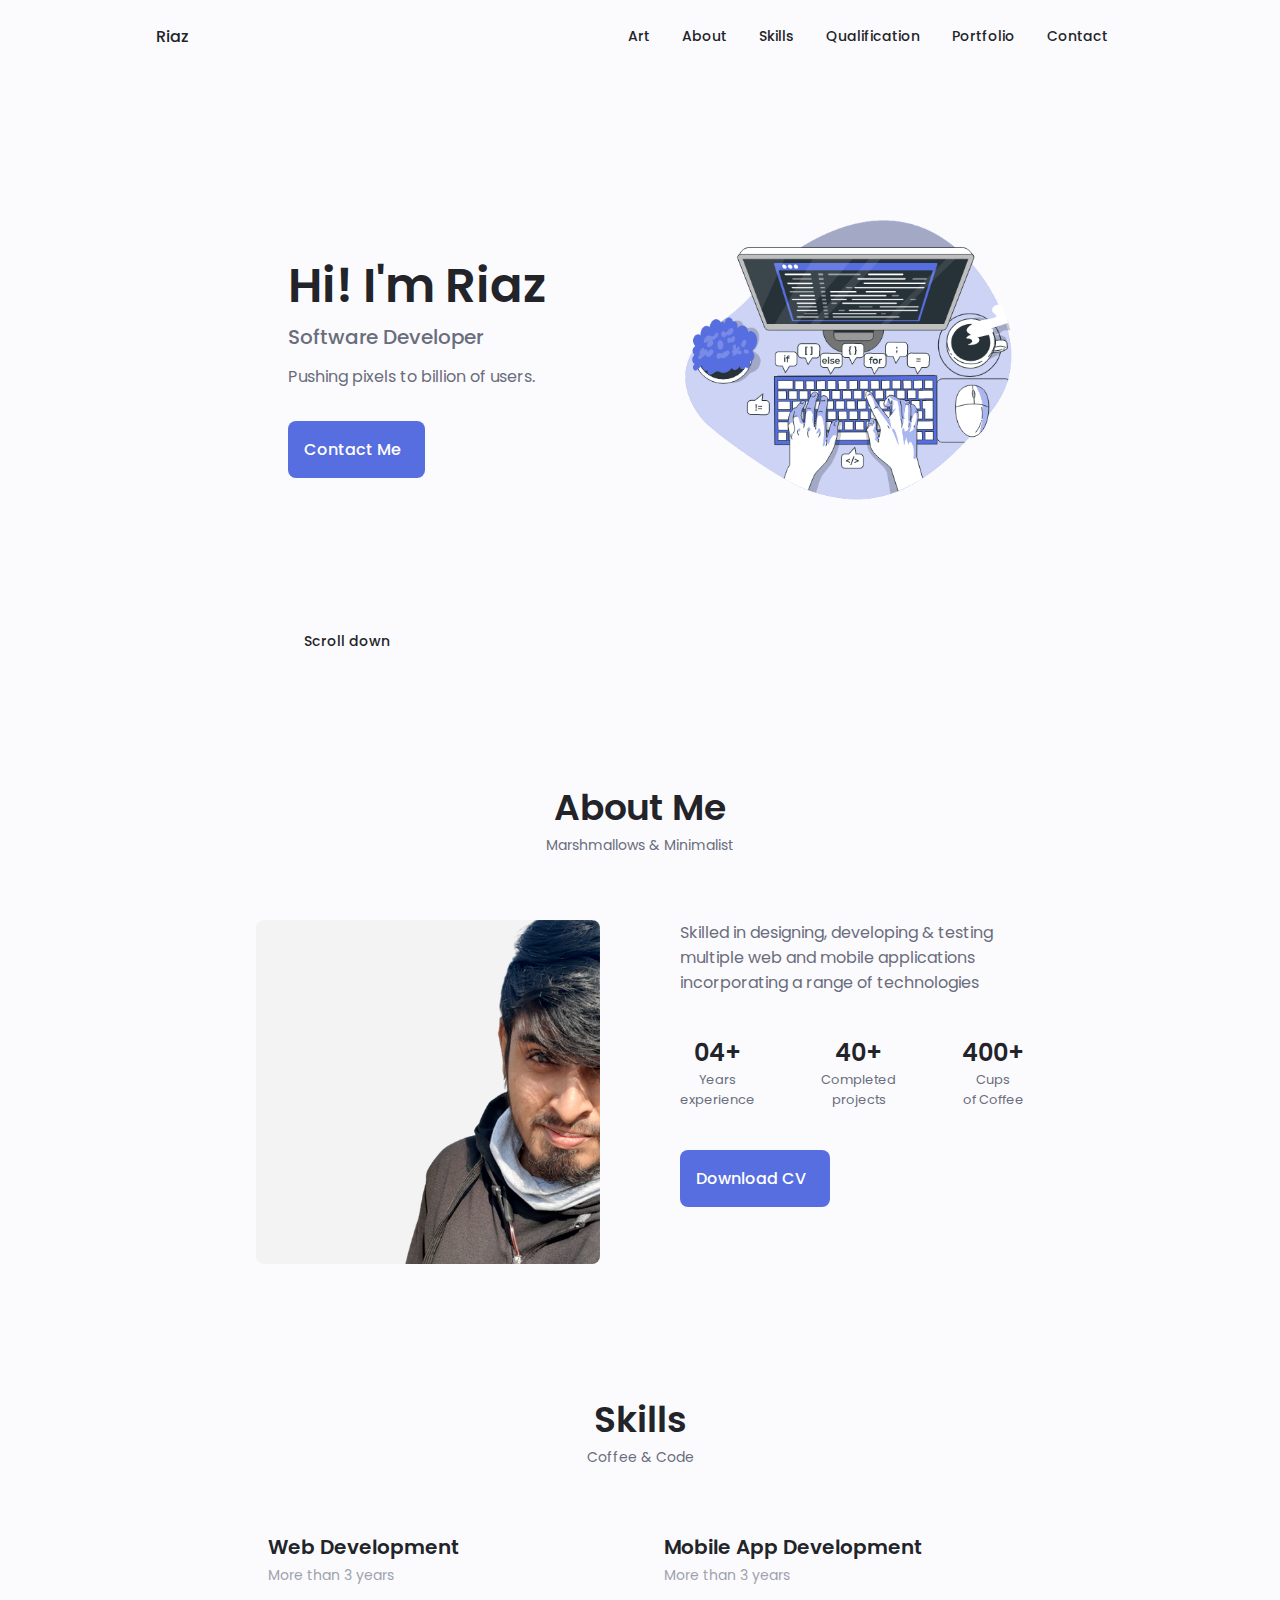
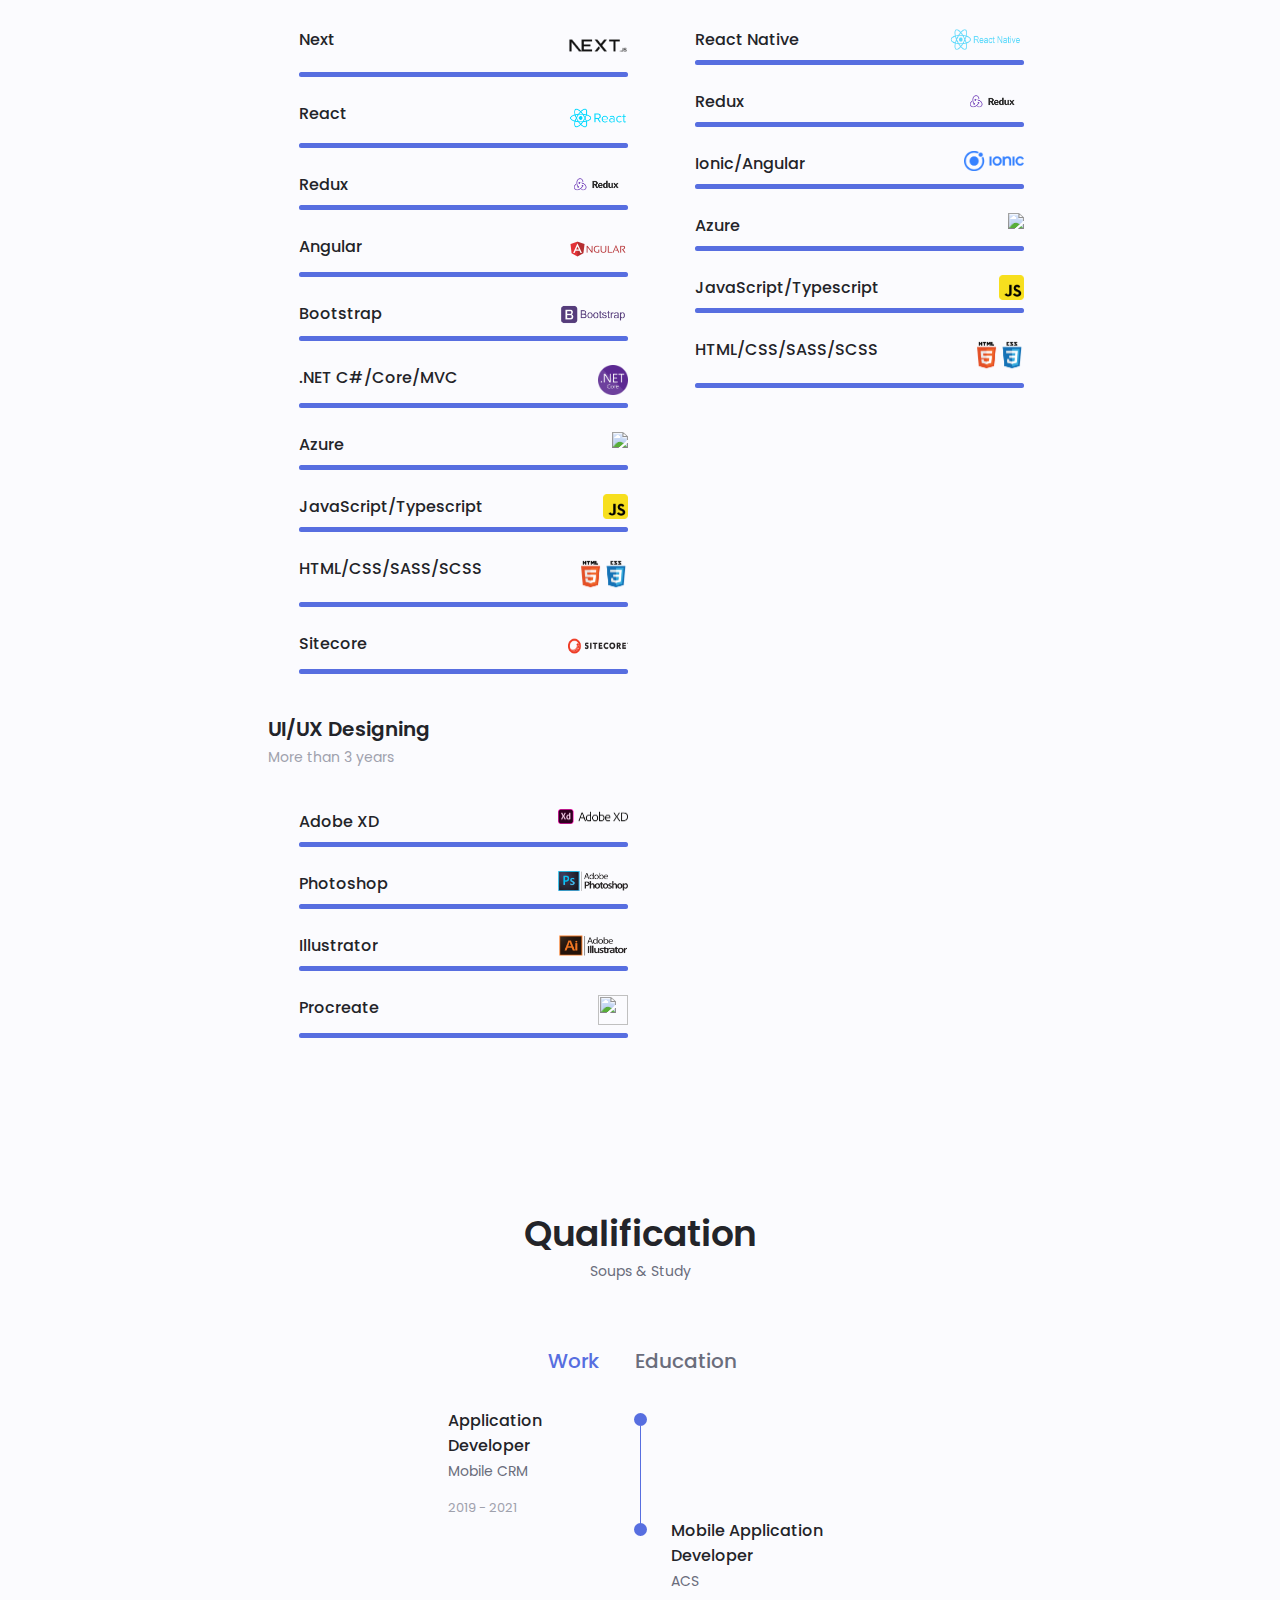
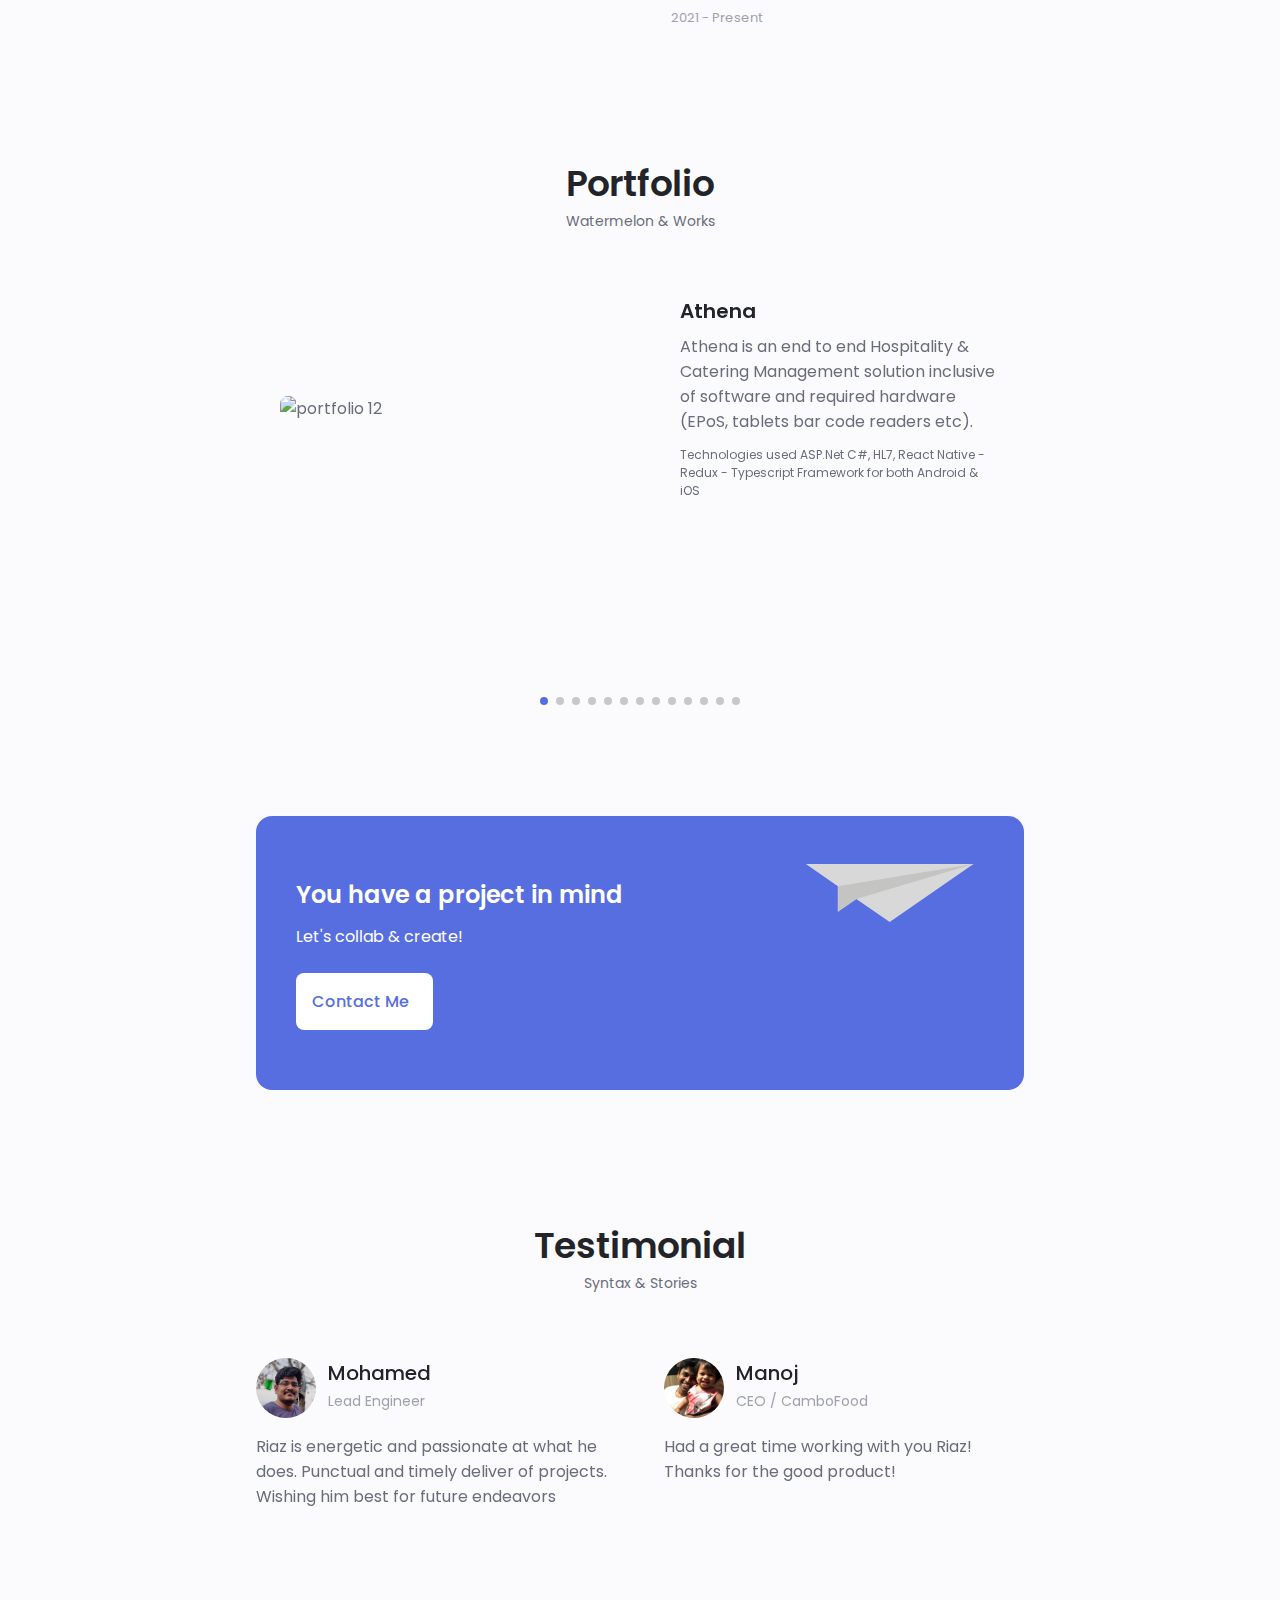
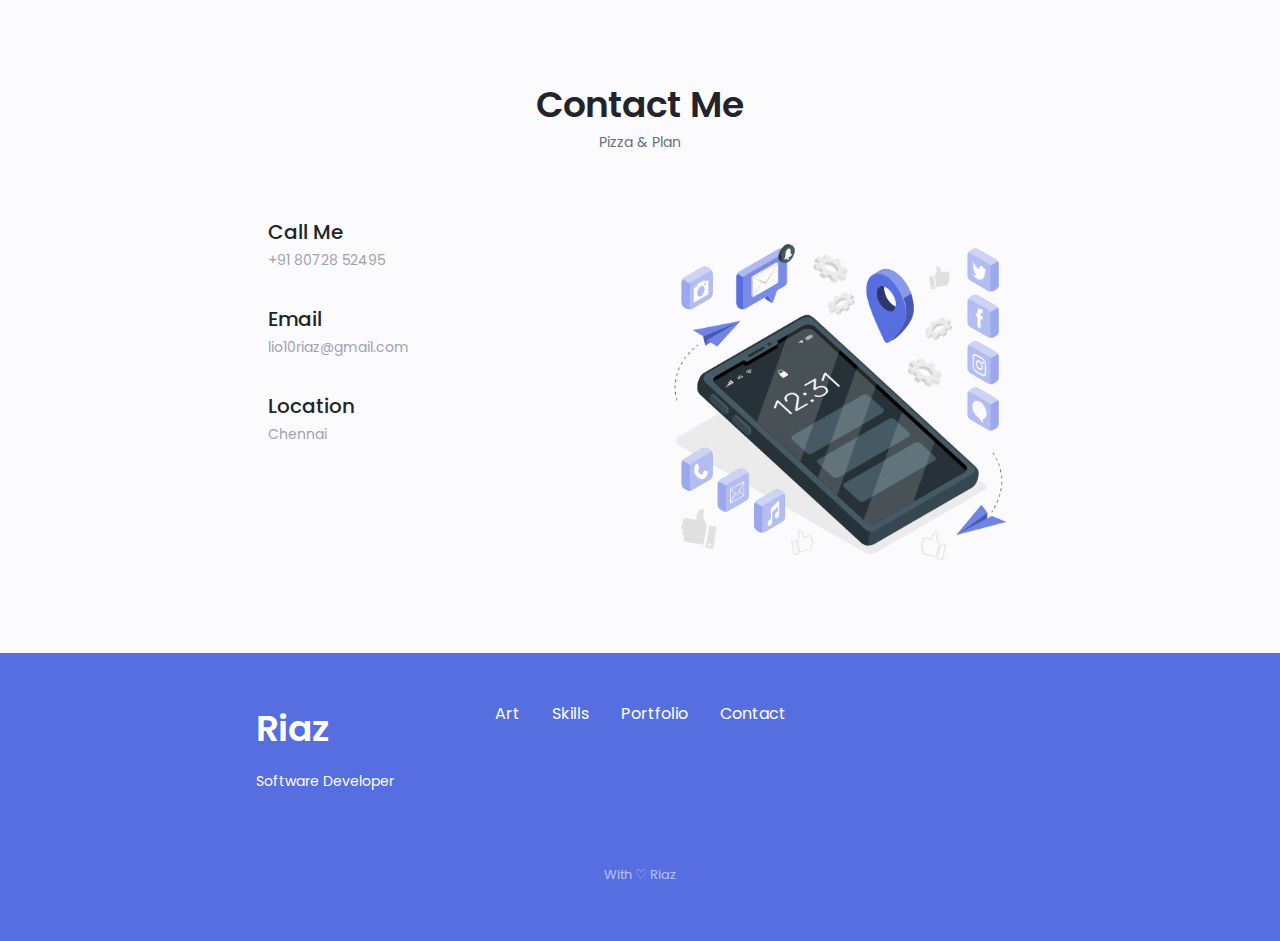
==== commit 0271c9cb: "Qualification section update" ====
--- a/index.html
+++ b/index.html
@@ -618,7 +618,7 @@
 
                 <div>
                   <span class="qualification__rounder"></span>
-                  <span class="qualification__line"></span>
+                  <!-- <span class="qualification__line"></span> -->
                 </div>
 
                 <div>
@@ -628,13 +628,13 @@
                   <span class="qualification__subtitle">ACS</span>
                   <div class="qualification__calendar">
                     <i class="uil uil-calendar-alt"></i>
-                    2021 - 2022
+                    2021 - Present
                   </div>
                 </div>
               </div>
 
               <!--==================== QUALIFICATION 3 ====================-->
-              <div class="qualification__data">
+              <!-- <div class="qualification__data">
                 <div>
                   <h3 class="qualification__title">Technical Consultant</h3>
                   <span class="qualification__subtitle">ACS</span>
@@ -649,7 +649,7 @@
                 </div>
 
                 <div></div>
-              </div>
+              </div> -->
             </div>
 
             <!--==================== QUALIFICATION CONTENT 2 ====================-->
@@ -699,6 +699,7 @@
           </div>
         </div>
       </section>
+
 
       <!--==================== SERVICES ====================-->
       <!-- <section class="services section" id="services">
@@ -847,14 +848,14 @@
                   Technologies used ASP.Net C#, HL7, React Native - Redux -
                   Typescript Framework for both Android & iOS
                 </p>
-                <a
+                <!-- <a
                   href="https://athena.anyaconsultancy.com/"
                   class="portfolio__button button button--flex button--small"
                   target="_blank"
                 >
                   Website
                   <i class="uil uil-arrow-right button__icon"></i>
-                </a>
+                </a> -->
               </div>
             </div>
 
@@ -879,14 +880,14 @@
                   Mobile App - Developed using React Native & Redux framework
                   for both Android & iOS
                 </p>
-                <a
+                <!-- <a
                   href="https://www.midiunderground.com/"
                   class="portfolio__button button button--flex button--small"
                   target="_blank"
                 >
                   Demo
                   <i class="uil uil-arrow-right button__icon"></i>
-                </a>
+                </a> -->
               </div>
             </div>
 
@@ -912,14 +913,14 @@
                   Mobile App - Developed using React Redux, Ionic Framework for
                   both Android & iOS
                 </p>
-                <a
+                <!-- <a
                   href="https://www.poferries.com/en#route"
                   class="portfolio__button button button--flex button--small"
                   target="_blank"
                 >
                   Website
                   <i class="uil uil-arrow-right button__icon"></i>
-                </a>
+                </a> -->
               </div>
             </div>
 
@@ -941,14 +942,14 @@
                   Developed using Ionic / Angular framework for both Android &
                   iOS
                 </p>
-                <a
+                <!-- <a
                   href="https://play.google.com/store/apps/details?id=com.mobilecrm.cambofood&hl=en&gl=US"
                   class="portfolio__button button button--flex button--small"
                   target="_blank"
                 >
                   Demo
                   <i class="uil uil-arrow-right button__icon"></i>
-                </a>
+                </a> -->
               </div>
             </div>
 
@@ -971,14 +972,14 @@
                   Technologies: .NET C# Console App, Windows Task Scheduler,
                   SOAP XML
                 </p>
-                <a
+                <!-- <a
                   href="https://millenniumconsulting.com/unit4financialsbycoda/"
                   class="portfolio__button button button--flex button--small"
                   target="_blank"
                 >
                   Website
                   <i class="uil uil-arrow-right button__icon"></i>
-                </a>
+                </a> -->
               </div>
             </div>
 
@@ -1000,14 +1001,14 @@
                   Developed using Ionic / Angular framework for both Android &
                   iOS
                 </p>
-                <a
+                <!-- <a
                   href="https://play.google.com/store/apps/details?id=com.miimfi.chillingPoint&hl=en_IN&gl=US"
                   class="portfolio__button button button--flex button--small"
                   target="_blank"
                 >
                   Demo
                   <i class="uil uil-arrow-right button__icon"></i>
-                </a>
+                </a> -->
               </div>
             </div>
 
@@ -1028,14 +1029,14 @@
                 <p style="font-size: 12px; margin-bottom: 20px">
                   Portal - Developed using React with Redux framework.
                 </p>
-                <a
+                <!-- <a
                   href="https://vitashousehold.com/"
                   class="portfolio__button button button--flex button--small"
                   target="_blank"
                 >
                   Website
                   <i class="uil uil-arrow-right button__icon"></i>
-                </a>
+                </a> -->
               </div>
             </div>
 
@@ -1099,14 +1100,14 @@
                 <p style="font-size: 12px; margin-bottom: 20px">
                   Developed using HTML, CSS. Javascript & Bootstrap framework
                 </p>
-                <a
+                <!-- <a
                   href="https://ghaithgroup.org/"
                   class="portfolio__button button button--flex button--small"
                   target="_blank"
                 >
                   Demo
                   <i class="uil uil-arrow-right button__icon"></i>
-                </a>
+                </a> -->
               </div>
             </div>
 
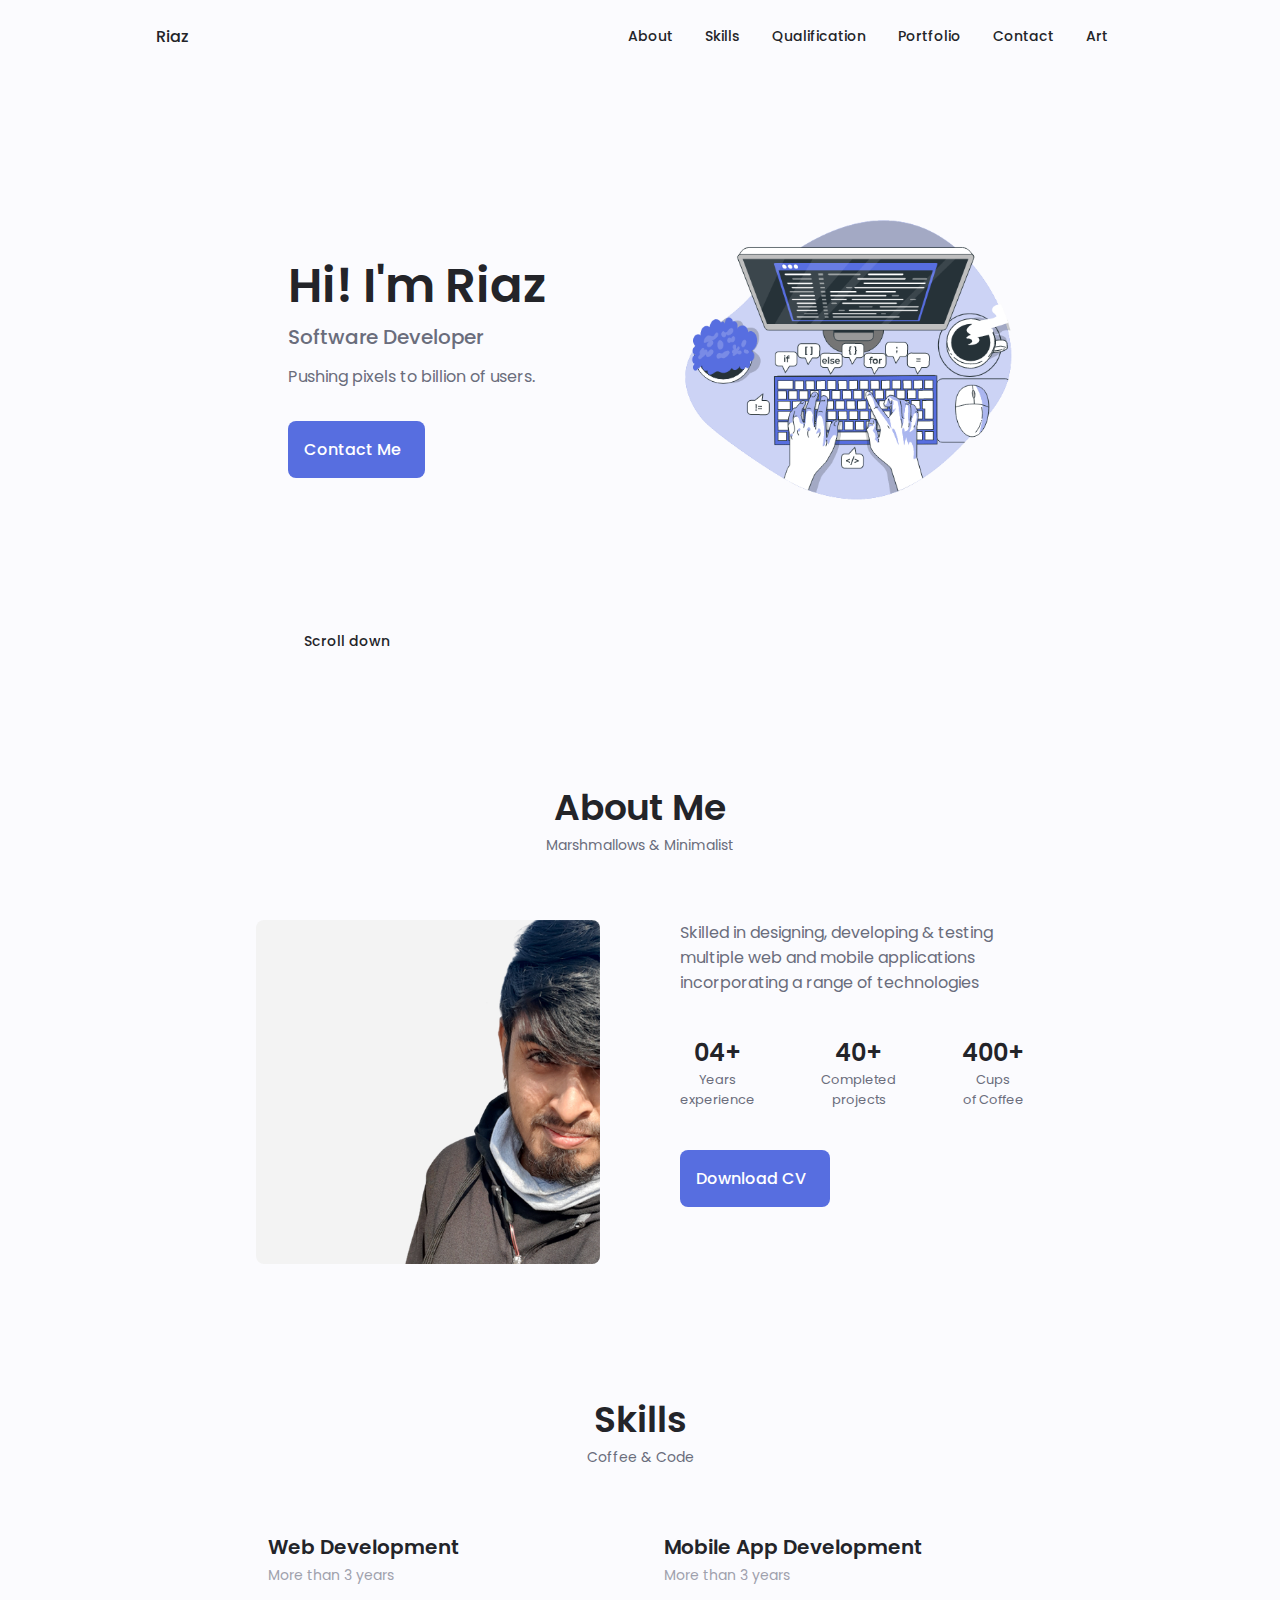
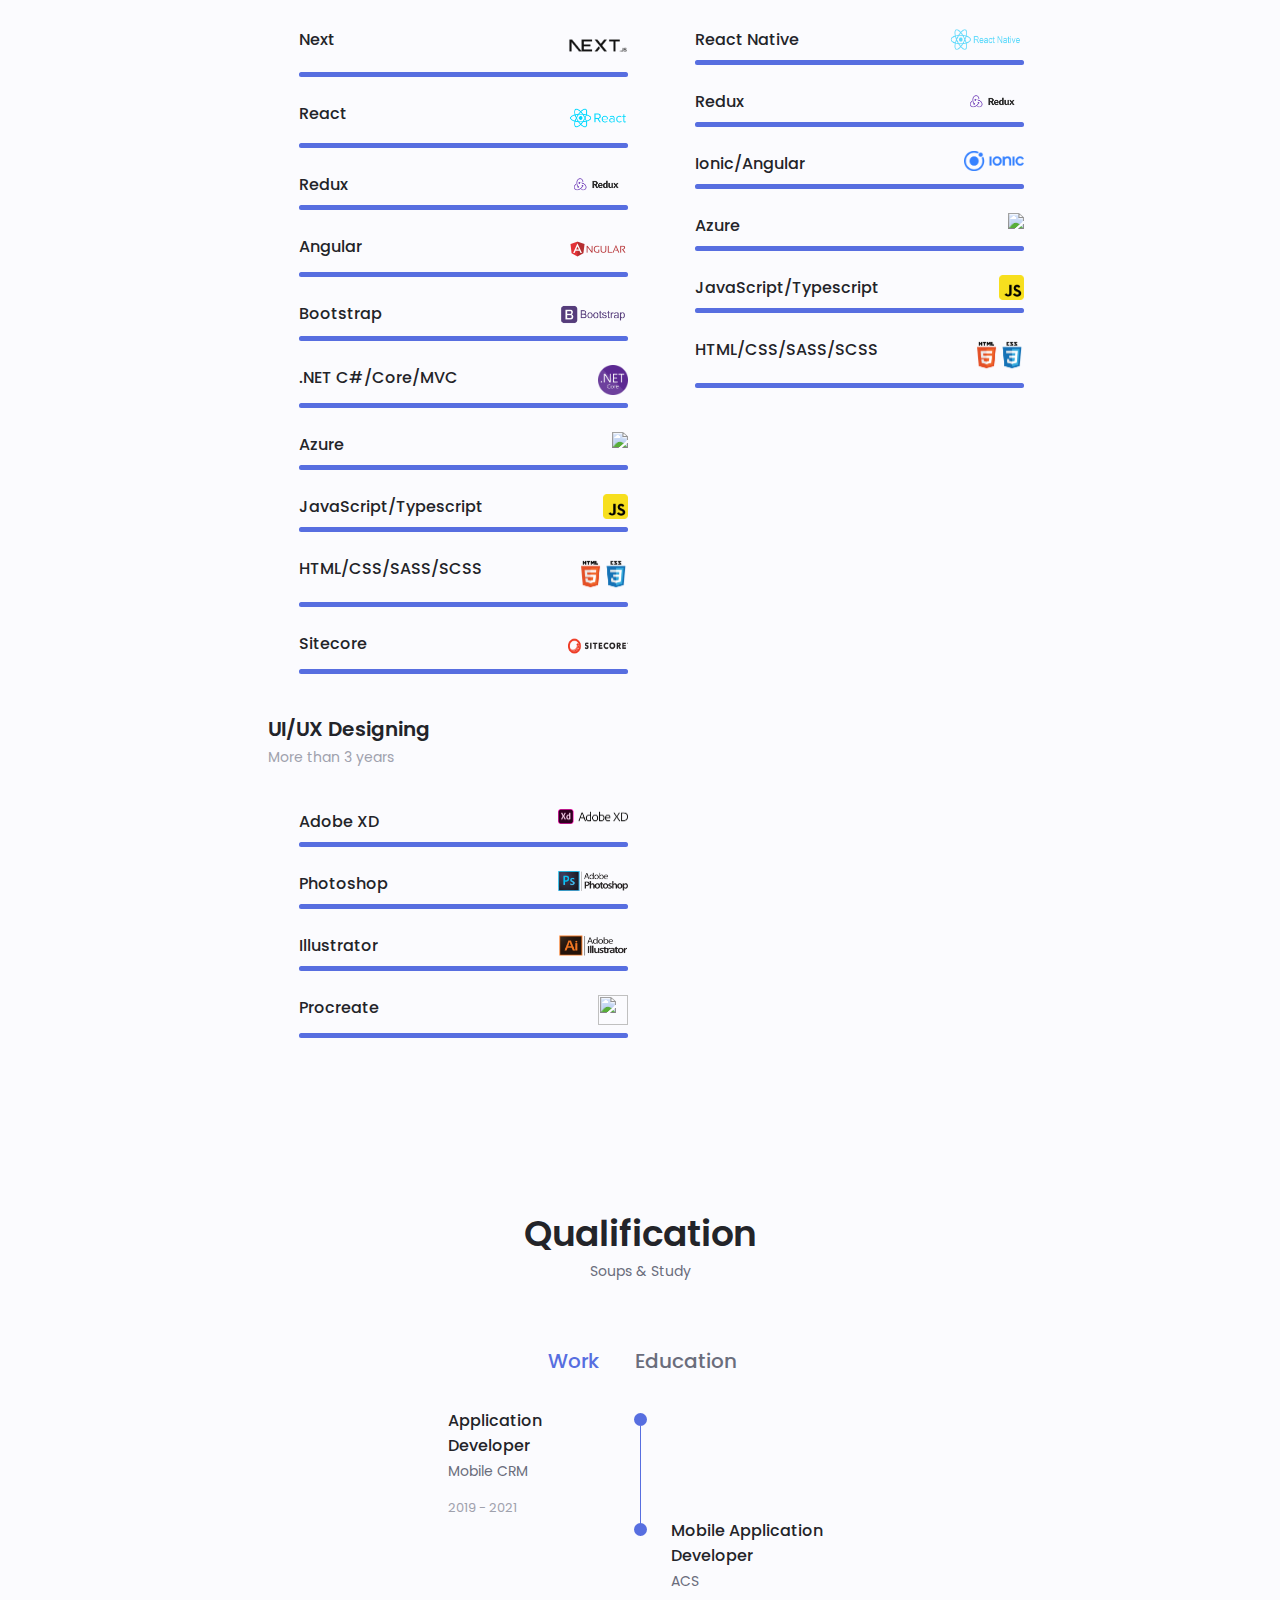
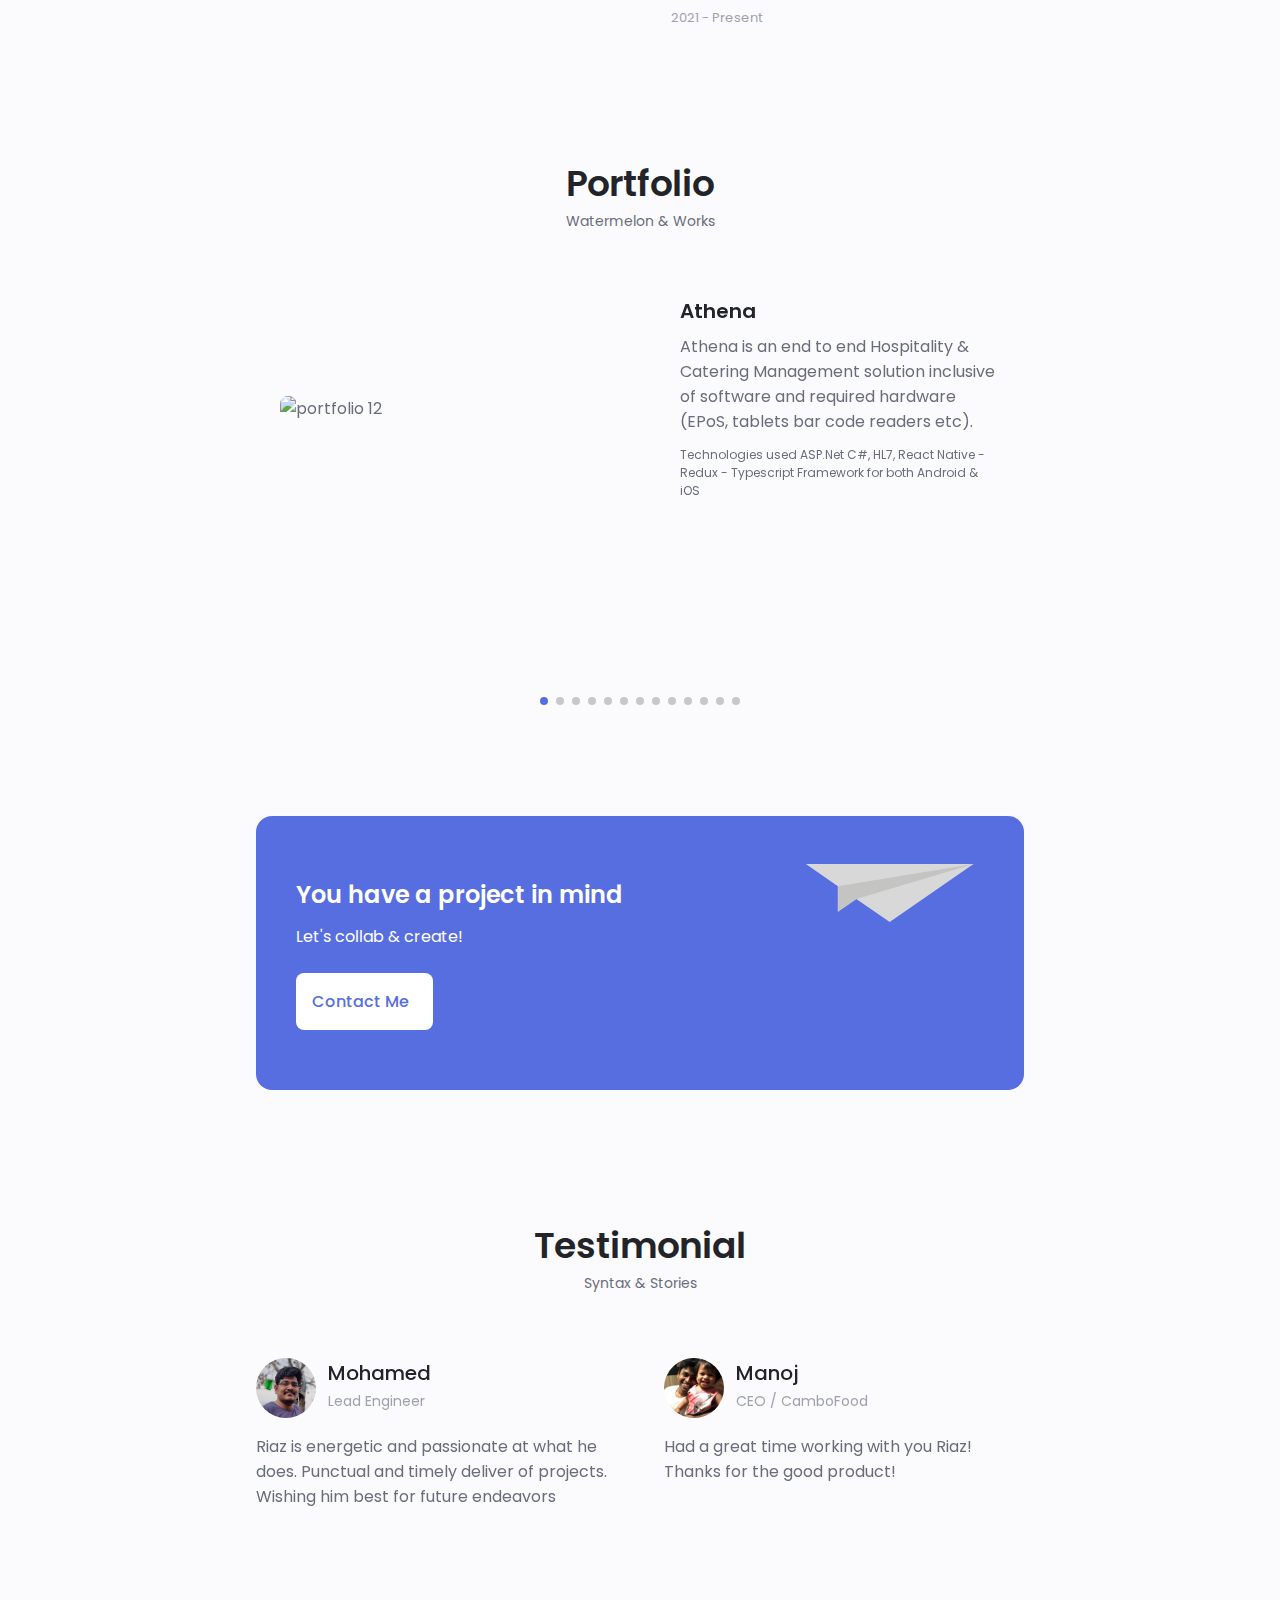
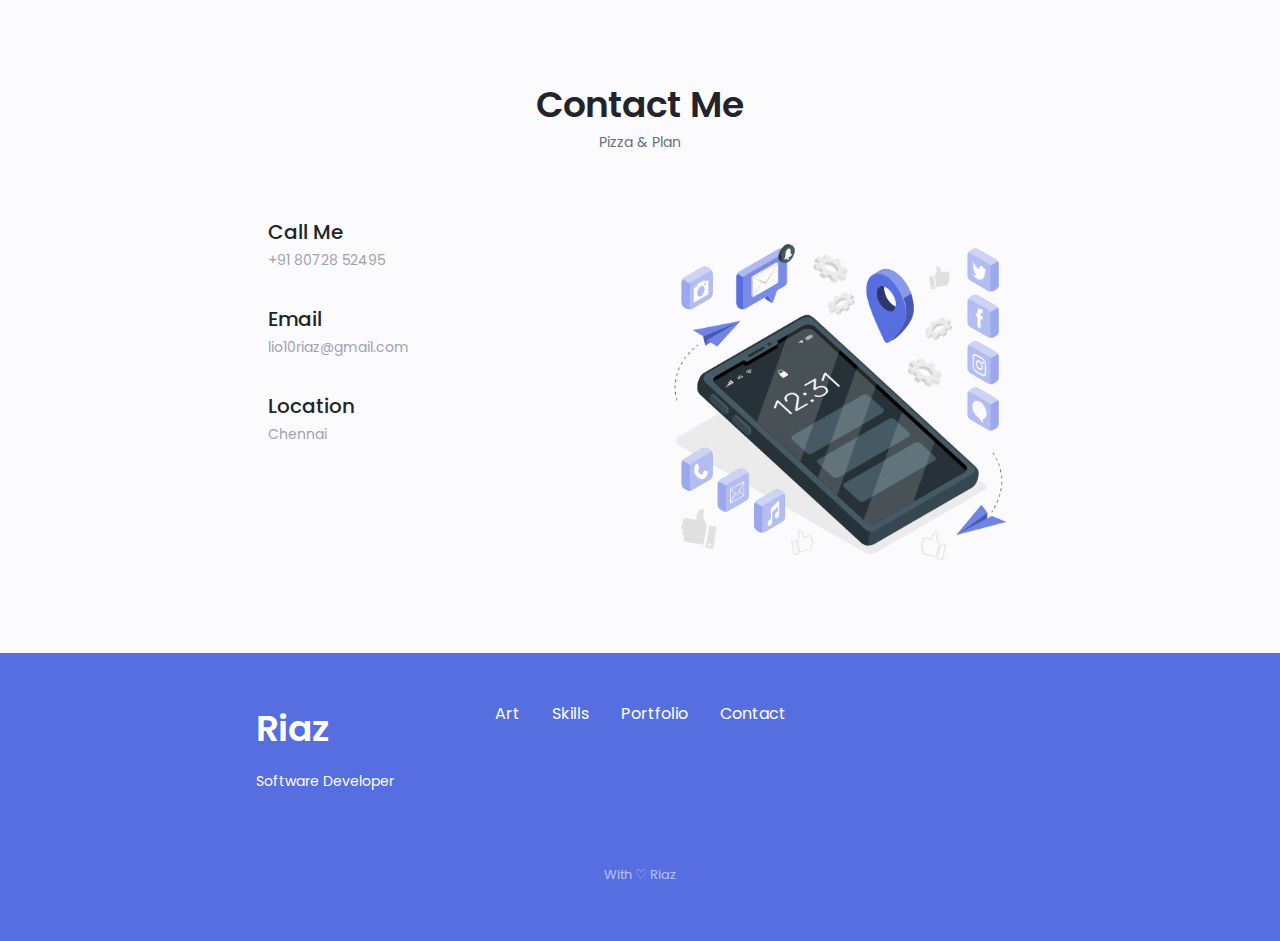
==== commit 820758c5: "art section updated" ====
--- a/index.html
+++ b/index.html
@@ -44,11 +44,7 @@
 
         <div class="nav__menu" id="nav-menu">
           <ul class="nav__list grid">
-            <li class="nav__item">
-              <a href="./art/index.html" class="nav__link">
-                <i class="uil uil-brush-alt nav__icon"></i> Art
-              </a>
-            </li>
+            
             <li class="nav__item">
               <a href="#about" class="nav__link">
                 <i class="uil uil-user nav__icon"></i> About
@@ -74,6 +70,11 @@
                 <i class="uil uil-at nav__icon"></i> Contact
               </a>
             </li>
+            <li class="nav__item">
+              <a href="./art/index.html" class="nav__link">
+                <i class="uil uil-brush-alt nav__icon"></i> Art
+              </a>
+            </li>
           </ul>
           <i class="uil uil-times nav__close" id="nav-close"></i>
         </div>
@@ -96,14 +97,7 @@
         <div class="home__container container grid">
           <div class="home__content grid">
             <div class="home__social">
-              <a
-                href="./art/index.html"
-                target="_blank"
-                class="home__social-icon"
-              >
-                <i class="uil uil-brush-alt"></i>
-              </a>
-
+              
               <a
                 href="https://www.linkedin.com/in/riaz-ahmed-665a9715b"
                 target="_blank"
@@ -130,6 +124,14 @@
                 class="home__social-icon"
               >
                 <i class="uil uil-dribbble"></i>
+              </a>
+
+              <a
+                href="./art/index.html"
+                target="_blank"
+                class="home__social-icon"
+              >
+                <i class="uil uil-brush-alt"></i>
               </a>
             </div>
 
